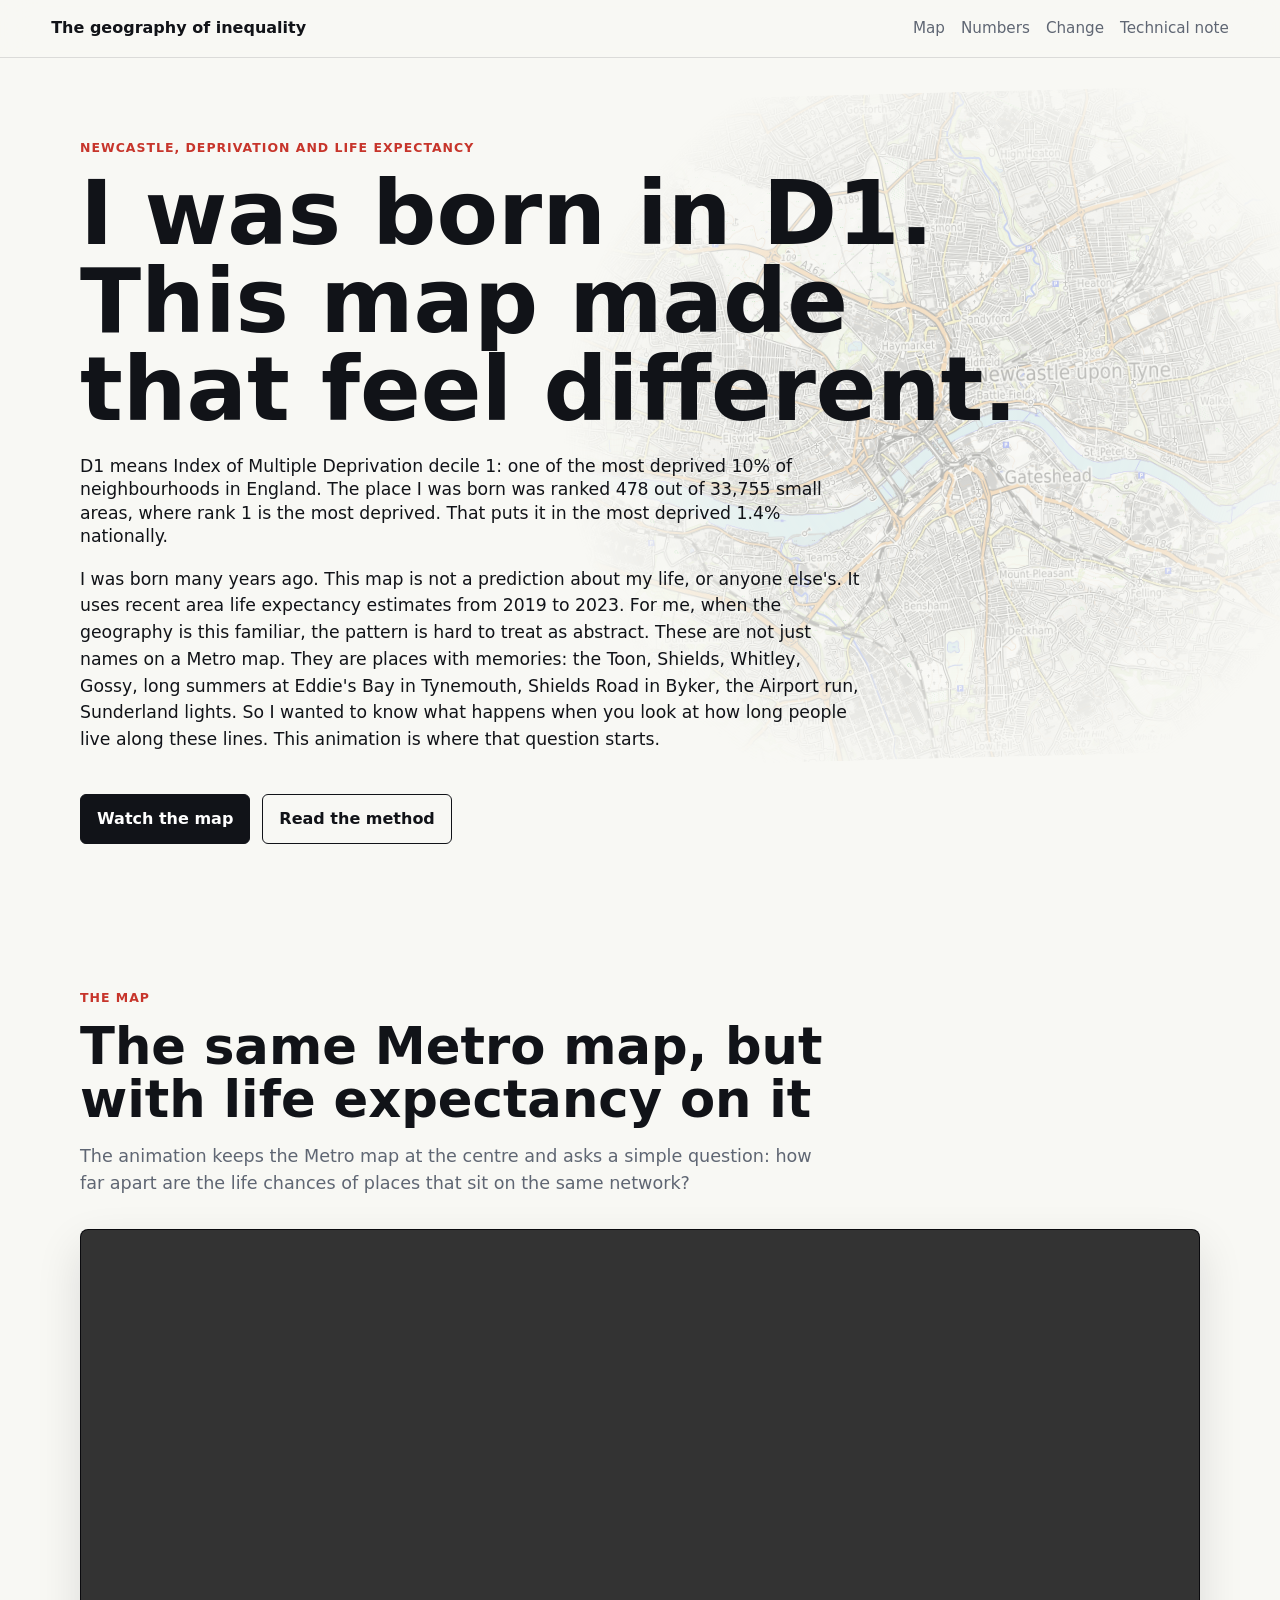
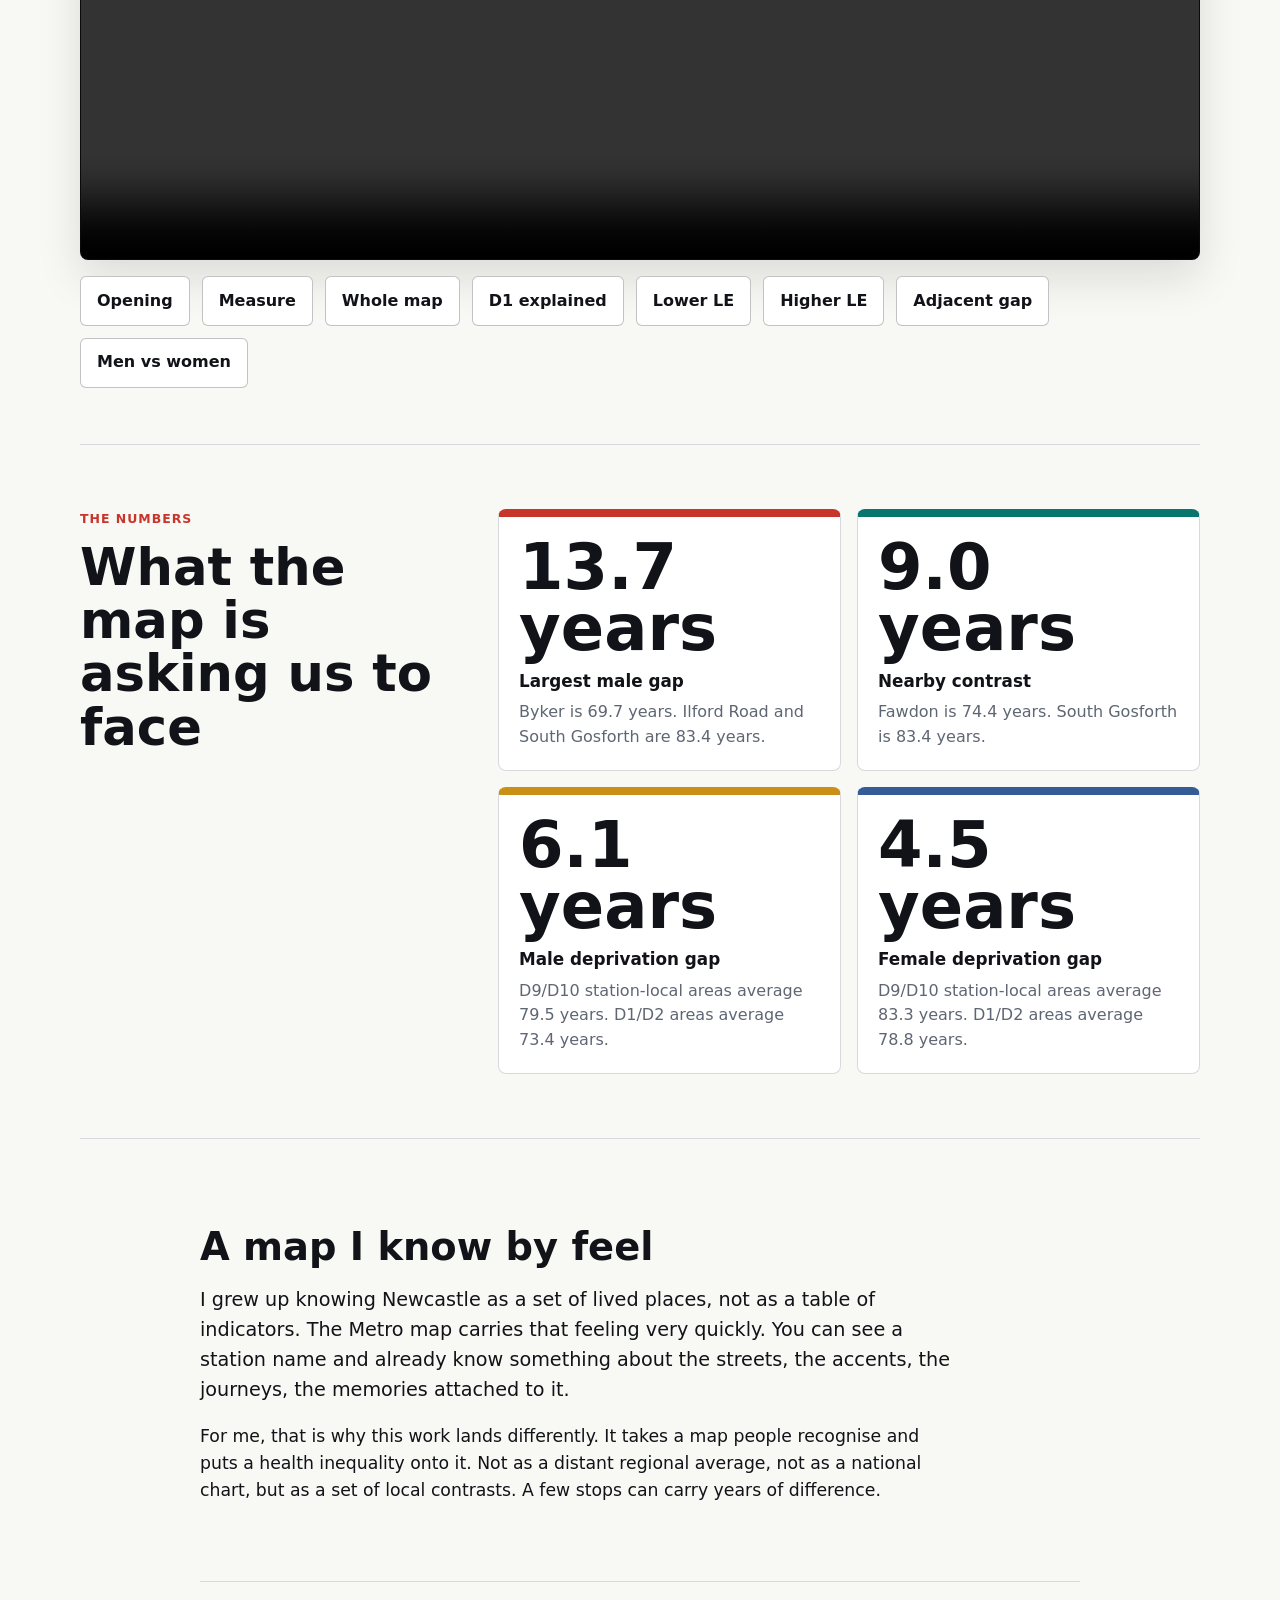
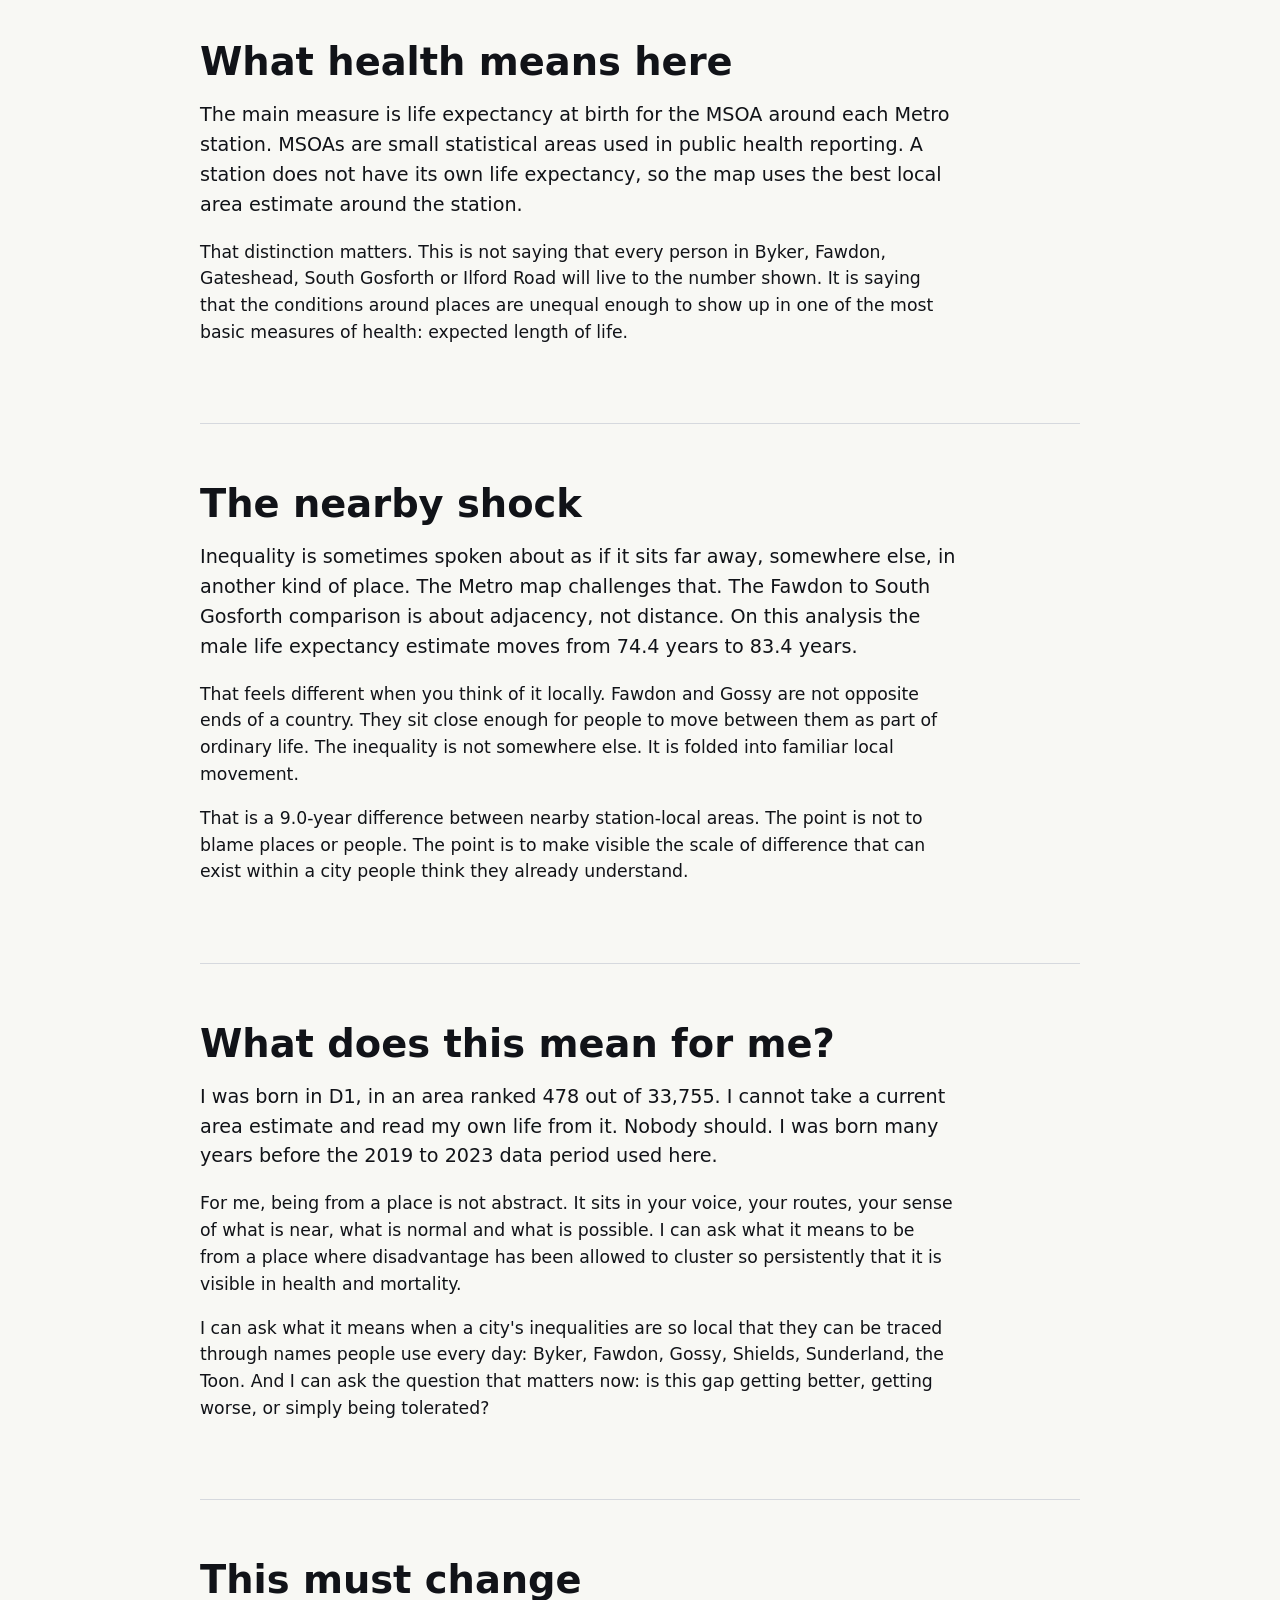
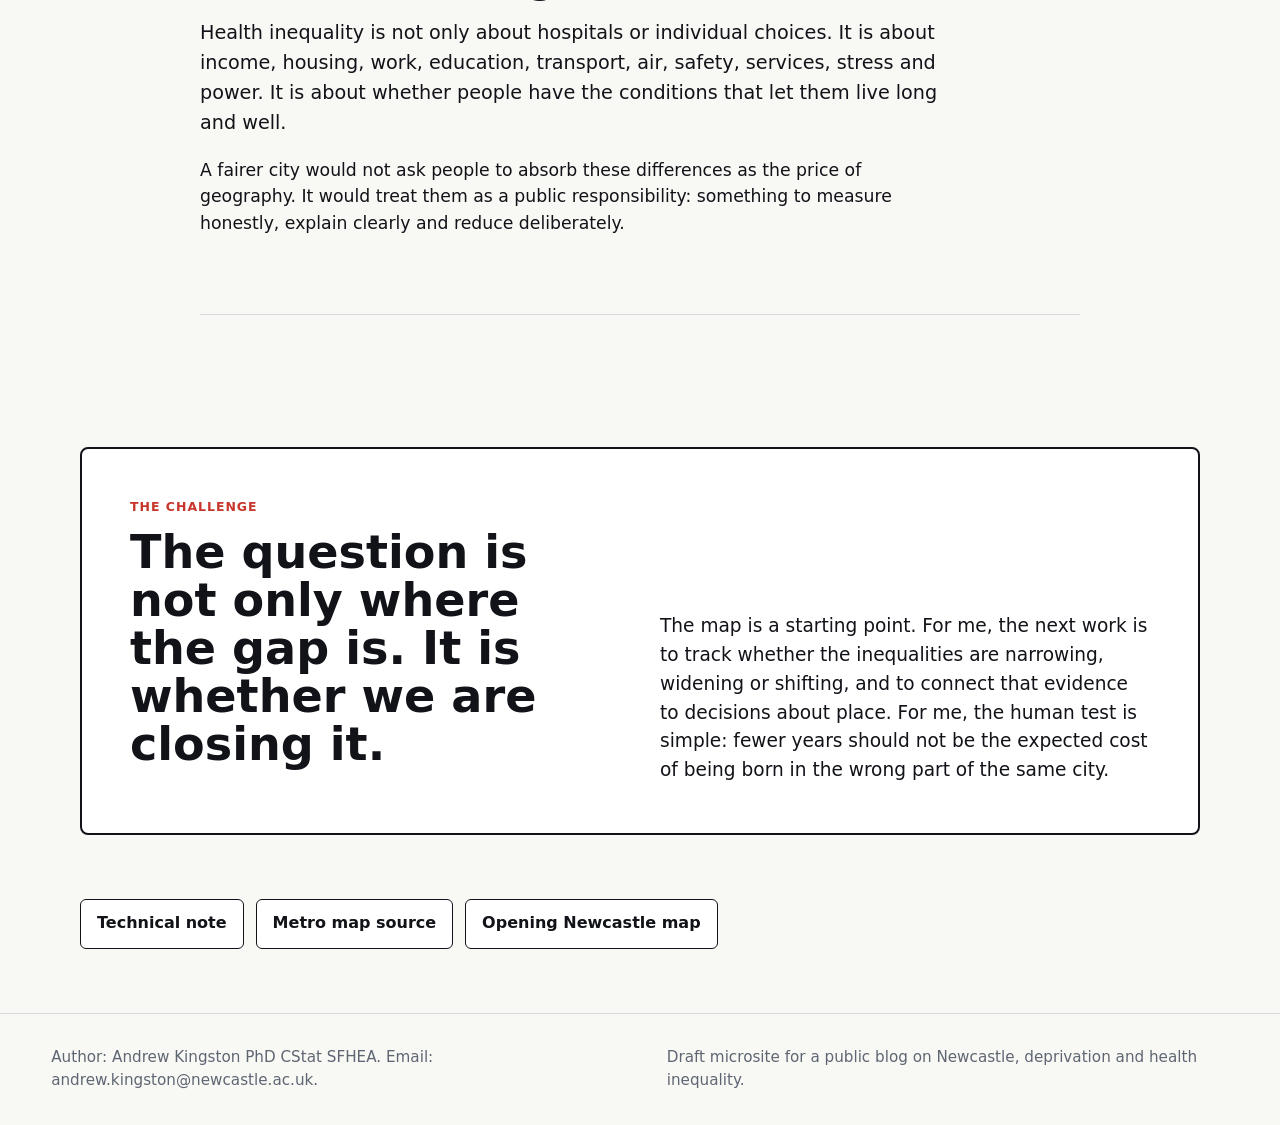
==== index.html @ 7cfea7e6 "Restore human test wording" ====
<!doctype html>
<html lang="en">
  <head>
    <meta charset="utf-8">
    <meta name="viewport" content="width=device-width, initial-scale=1">
    <title>I was born in D1 | Newcastle Metro life expectancy map</title>
    <meta
      name="description"
      content="A personal Newcastle Metro map story about deprivation, life expectancy and why local health inequality must change."
    >
    <meta name="author" content="Andrew Kingston PhD CStat SFHEA">
    <meta name="robots" content="noarchive">
    <link rel="icon" href="favicon.svg" type="image/svg+xml">
    <link rel="stylesheet" href="styles.css">
  </head>
  <body>
    <a class="skip-link" href="#story">Skip to story</a>

    <header class="site-header">
      <a class="brand" href="/">The geography of inequality</a>
      <nav aria-label="Primary navigation">
        <a href="#map">Map</a>
        <a href="#numbers">Numbers</a>
        <a href="#change">Change</a>
        <a href="/technical-note/">Technical note</a>
      </nav>
    </header>

    <main>
      <section class="hero" id="story">
        <p class="kicker">Newcastle, deprivation and life expectancy</p>
        <h1>I was born in D1.  This map made that feel different.</h1>
        <p class="lede">
          D1 means Index of Multiple Deprivation decile 1: one of the most deprived
          10% of neighbourhoods in England.  The place I was born was ranked
          478 out of 33,755 small areas, where rank 1 is the most deprived.
          That puts it in the most deprived 1.4% nationally.
        </p>
        <p>
          I was born many years ago.  This map is not a prediction about my life,
          or anyone else's.  It uses recent area life expectancy estimates from
          2019 to 2023.  For me, when the geography is this familiar, the pattern
          is hard to treat as abstract.  These are not just names on a Metro map.
          They are places with memories: the Toon, Shields, Whitley, Gossy, long
          summers at Eddie's Bay in Tynemouth, Shields Road in Byker, the Airport
          run, Sunderland lights.  So I wanted to know what happens when you look
          at how long people live along these lines.  This animation is where that
          question starts.
        </p>
        <div class="hero-actions" aria-label="Page actions">
          <a class="button primary" href="#map">Watch the map</a>
          <a class="button" href="/technical-note/">Read the method</a>
        </div>
      </section>

      <section class="map-stage" id="map" aria-labelledby="map-heading">
        <div class="section-label">The map</div>
        <h2 id="map-heading">The same Metro map, but with life expectancy on it</h2>
        <p class="section-intro">
          The animation keeps the Metro map at the centre and asks a simple
          question: how far apart are the life chances of places that sit on the
          same network?
        </p>

        <div class="video-frame">
          <video
            id="metroVideo"
            controls
            controlslist="nodownload noremoteplayback"
            disablepictureinpicture
            disableremoteplayback
            oncontextmenu="return false"
            preload="metadata"
            playsinline
            src="assets/metro_life_expectancy_male_female_comparison_animation.mp4"
          >
            Your browser does not support embedded video.
          </video>
        </div>

        <div class="chapter-bar" aria-label="Animation chapters">
          <button type="button" data-time="0">Opening</button>
          <button type="button" data-time="12">Measure</button>
          <button type="button" data-time="24">Whole map</button>
          <button type="button" data-time="36">D1 explained</button>
          <button type="button" data-time="48">Lower LE</button>
          <button type="button" data-time="59">Higher LE</button>
          <button type="button" data-time="69">Adjacent gap</button>
          <button type="button" data-time="77">Men vs women</button>
        </div>
      </section>

      <section class="stat-band" id="numbers" aria-labelledby="numbers-heading">
        <div>
          <p class="section-label">The numbers</p>
          <h2 id="numbers-heading">What the map is asking us to face</h2>
        </div>
        <div class="stat-grid">
          <article class="stat-card accent-red">
            <p class="stat-value">13.7 years</p>
            <h3>Largest male gap</h3>
            <p>Byker is 69.7 years.  Ilford Road and South Gosforth are 83.4 years.</p>
          </article>
          <article class="stat-card accent-teal">
            <p class="stat-value">9.0 years</p>
            <h3>Nearby contrast</h3>
            <p>Fawdon is 74.4 years.  South Gosforth is 83.4 years.</p>
          </article>
          <article class="stat-card accent-gold">
            <p class="stat-value">6.1 years</p>
            <h3>Male deprivation gap</h3>
            <p>D9/D10 station-local areas average 79.5 years.  D1/D2 areas average 73.4 years.</p>
          </article>
          <article class="stat-card accent-blue">
            <p class="stat-value">4.5 years</p>
            <h3>Female deprivation gap</h3>
            <p>D9/D10 station-local areas average 83.3 years.  D1/D2 areas average 78.8 years.</p>
          </article>
        </div>
      </section>

      <article class="essay">
        <section>
          <h2>A map I know by feel</h2>
          <p>
            I grew up knowing Newcastle as a set of lived places, not as a table
            of indicators.  The Metro map carries that feeling very quickly.  You
            can see a station name and already know something about the streets,
            the accents, the journeys, the memories attached to it.
          </p>
          <p>
            For me, that is why this work lands differently.  It takes a map people
            recognise and puts a health inequality onto it.  Not as a distant
            regional average, not as a national chart, but as a set of local
            contrasts.  A few stops can carry years of difference.
          </p>
        </section>

        <section>
          <h2>What health means here</h2>
          <p>
            The main measure is life expectancy at birth for the MSOA around each
            Metro station.  MSOAs are small statistical areas used in public health
            reporting.  A station does not have its own life expectancy, so the
            map uses the best local area estimate around the station.
          </p>
          <p>
            That distinction matters.  This is not saying that every person in
            Byker, Fawdon, Gateshead, South Gosforth or Ilford Road will live to
            the number shown.  It is saying that the conditions around places are
            unequal enough to show up in one of the most basic measures of health:
            expected length of life.
          </p>
        </section>

        <section>
          <h2>The nearby shock</h2>
          <p>
            Inequality is sometimes spoken about as if it sits far away, somewhere
            else, in another kind of place.  The Metro map challenges that.  The
            Fawdon to South Gosforth comparison is about adjacency, not distance.
            On this analysis the male life expectancy estimate moves from 74.4
            years to 83.4 years.
          </p>
          <p>
            That feels different when you think of it locally.  Fawdon and Gossy
            are not opposite ends of a country.  They sit close enough for people
            to move between them as part of ordinary life.  The inequality is not
            somewhere else.  It is folded into familiar local movement.
          </p>
          <p>
            That is a 9.0-year difference between nearby station-local areas.  The
            point is not to blame places or people.  The point is to make visible
            the scale of difference that can exist within a city people think
            they already understand.
          </p>
        </section>

        <section>
          <h2>What does this mean for me?</h2>
          <p>
            I was born in D1, in an area ranked 478 out of 33,755.  I cannot take
            a current area estimate and read my own life from it.  Nobody should.
            I was born many years before the 2019 to 2023 data period used here.
          </p>
          <p>
            For me, being from a place is not abstract.  It sits in your voice, your
            routes, your sense of what is near, what is normal and what is
            possible.  I can ask what it means to be from a place where
            disadvantage has been allowed to cluster so persistently that it is
            visible in health and mortality.
          </p>
          <p>
            I can ask what it means when a city's inequalities are so local that
            they can be traced through names people use every day: Byker, Fawdon,
            Gossy, Shields, Sunderland, the Toon.  And I can ask the question
            that matters now: is this gap getting better, getting worse, or
            simply being tolerated?
          </p>
        </section>

        <section>
          <h2>This must change</h2>
          <p>
            Health inequality is not only about hospitals or individual choices.
            It is about income, housing, work, education, transport, air, safety,
            services, stress and power.  It is about whether people have the
            conditions that let them live long and well.
          </p>
          <p>
            A fairer city would not ask people to absorb these differences as the
            price of geography.  It would treat them as a public responsibility:
            something to measure honestly, explain clearly and reduce deliberately.
          </p>
        </section>
      </article>

      <section class="closing-call" id="change">
        <div>
          <p class="section-label">The challenge</p>
          <h2>The question is not only where the gap is.  It is whether we are closing it.</h2>
        </div>
        <p>
          The map is a starting point.  For me, the next work is to track whether
          the inequalities are narrowing, widening or shifting, and to connect
          that evidence to decisions about place.  For me, the human test is
          simple: fewer years should not be the expected cost of being born in
          the wrong part of the same city.
        </p>
      </section>

      <section class="source-strip" aria-label="Source links">
        <a href="/technical-note/">Technical note</a>
        <a href="https://travelnortheast.uk/ways-to-travel/metro/metro-maps/">Metro map source</a>
        <a href="https://commons.wikimedia.org/wiki/File:Newcastle_upon_Tyne_OSM_02.png">Opening Newcastle map</a>
      </section>
    </main>

    <footer class="site-footer">
      <p>Author: Andrew Kingston PhD CStat SFHEA.  Email: andrew.kingston@newcastle.ac.uk.</p>
      <p>Draft microsite for a public blog on Newcastle, deprivation and health inequality.</p>
    </footer>

    <script>
      const video = document.querySelector("#metroVideo");
      const buttons = document.querySelectorAll("[data-time]");

      video.addEventListener("contextmenu", (event) => {
        event.preventDefault();
      });

      document.addEventListener("copy", (event) => {
        event.preventDefault();
      });

      document.addEventListener("cut", (event) => {
        event.preventDefault();
      });

      document.addEventListener("dragstart", (event) => {
        event.preventDefault();
      });

      document.addEventListener("contextmenu", (event) => {
        event.preventDefault();
      });

      buttons.forEach((button) => {
        button.addEventListener("click", () => {
          const seconds = Number(button.dataset.time);
          if (!Number.isFinite(seconds)) return;
          video.currentTime = seconds;
          video.play();
        });
      });
    </script>
  </body>
</html>
---- styles.css ----
:root {
  color-scheme: light;
  --ink: #111318;
  --muted: #5f6673;
  --paper: #f8f8f4;
  --white: #ffffff;
  --line: #d6d9de;
  --red: #c7352b;
  --teal: #08756f;
  --gold: #c98f17;
  --blue: #355c96;
  --green: #4d7f4c;
  --shadow: 0 18px 45px rgba(17, 19, 24, 0.12);
}

* {
  box-sizing: border-box;
}

html {
  scroll-behavior: smooth;
}

body {
  margin: 0;
  color: var(--ink);
  background: var(--paper);
  font-family: Inter, ui-sans-serif, system-ui, -apple-system, BlinkMacSystemFont, "Segoe UI", sans-serif;
  line-height: 1.55;
  -webkit-user-select: none;
  user-select: none;
}

a {
  color: inherit;
  -webkit-user-drag: none;
  user-drag: none;
}

img,
video {
  -webkit-user-drag: none;
  user-drag: none;
}

.skip-link {
  position: absolute;
  left: 1rem;
  top: -4rem;
  z-index: 10;
  padding: 0.7rem 1rem;
  background: var(--ink);
  color: var(--white);
  border-radius: 6px;
}

.skip-link:focus {
  top: 1rem;
}

.site-header {
  position: sticky;
  top: 0;
  z-index: 4;
  display: flex;
  align-items: center;
  justify-content: space-between;
  gap: 1.5rem;
  padding: 1rem clamp(1rem, 4vw, 4rem);
  border-bottom: 1px solid rgba(17, 19, 24, 0.12);
  background: rgba(248, 248, 244, 0.92);
  backdrop-filter: blur(16px);
}

.brand {
  font-weight: 800;
  text-decoration: none;
  letter-spacing: 0;
}

nav {
  display: flex;
  align-items: center;
  gap: 1rem;
  color: var(--muted);
  font-size: 0.95rem;
}

nav a {
  text-decoration: none;
}

nav a:hover,
nav a:focus {
  color: var(--ink);
}

main {
  overflow: hidden;
}

.hero,
.map-stage,
.stat-band,
.closing-call,
.source-strip {
  width: min(1120px, calc(100% - 2rem));
  margin-inline: auto;
}

.hero {
  position: relative;
  isolation: isolate;
  min-height: calc(100vh - 68px);
  display: grid;
  align-content: center;
  padding: 5rem 0 4rem;
}

.hero::before {
  content: "";
  position: absolute;
  z-index: 0;
  top: 2.2rem;
  right: -8vw;
  width: min(760px, 62vw);
  height: min(760px, 74vh);
  pointer-events: none;
  background:
    linear-gradient(rgba(248, 248, 244, 0.18), rgba(248, 248, 244, 0.18)),
    url("assets/newcastle-osm-hero-map.png") center / cover no-repeat;
  border-radius: 8px;
  filter: saturate(0.9) contrast(0.98);
  opacity: 0.34;
  transform: rotate(-1.5deg);
  mask-image: radial-gradient(circle at 54% 50%, #000 0%, rgba(0, 0, 0, 0.78) 42%, transparent 74%);
}

.hero > * {
  position: relative;
  z-index: 1;
}

.kicker,
.section-label {
  margin: 0 0 0.8rem;
  color: var(--red);
  font-weight: 800;
  text-transform: uppercase;
  font-size: 0.78rem;
  letter-spacing: 0.08em;
}

h1,
h2,
h3,
p {
  margin-top: 0;
}

h1 {
  max-width: 960px;
  margin-bottom: 1.35rem;
  font-size: clamp(3rem, 7vw, 6.7rem);
  line-height: 0.98;
  letter-spacing: 0;
}

h2 {
  max-width: 860px;
  margin-bottom: 1rem;
  font-size: clamp(2rem, 4vw, 4rem);
  line-height: 1.04;
  letter-spacing: 0;
}

h3 {
  margin-bottom: 0.4rem;
  font-size: 1.05rem;
}

.lede {
  max-width: 860px;
  color: var(--ink);
  font-size: clamp(1.25rem, 2.2vw, 1.8rem);
  line-height: 1.35;
}

.hero > p:not(.kicker) {
  max-width: 780px;
  font-size: 1.08rem;
}

.hero-actions,
.chapter-bar,
.source-strip {
  display: flex;
  flex-wrap: wrap;
  gap: 0.75rem;
}

.hero-actions {
  margin-top: 1.5rem;
}

.button,
.chapter-bar button,
.source-strip a {
  display: inline-flex;
  align-items: center;
  justify-content: center;
  min-height: 44px;
  padding: 0.72rem 1rem;
  border: 1px solid var(--ink);
  border-radius: 6px;
  background: transparent;
  color: var(--ink);
  font: inherit;
  font-weight: 750;
  text-decoration: none;
  cursor: pointer;
}

.button.primary {
  background: var(--ink);
  color: var(--white);
}

.button:hover,
.button:focus,
.chapter-bar button:hover,
.chapter-bar button:focus,
.source-strip a:hover,
.source-strip a:focus {
  transform: translateY(-1px);
  box-shadow: 0 8px 18px rgba(17, 19, 24, 0.14);
}

.map-stage {
  padding: 5rem 0 3.5rem;
}

.section-intro {
  max-width: 740px;
  color: var(--muted);
  font-size: 1.1rem;
}

.video-frame {
  margin-top: 2rem;
  background: #08090c;
  border: 1px solid rgba(17, 19, 24, 0.18);
  border-radius: 8px;
  box-shadow: var(--shadow);
  overflow: hidden;
}

video {
  display: block;
  width: 100%;
  aspect-ratio: 16 / 9;
  background: #08090c;
}

.chapter-bar {
  margin-top: 1rem;
}

.chapter-bar button {
  border-color: rgba(17, 19, 24, 0.25);
  background: var(--white);
}

.stat-band {
  display: grid;
  grid-template-columns: minmax(220px, 0.55fr) minmax(0, 1fr);
  gap: 2rem;
  padding: 4rem 0;
  border-top: 1px solid var(--line);
  border-bottom: 1px solid var(--line);
}

.stat-grid {
  display: grid;
  grid-template-columns: repeat(2, minmax(0, 1fr));
  gap: 1rem;
}

.stat-card {
  min-height: 210px;
  padding: 1.25rem;
  border: 1px solid var(--line);
  border-top: 8px solid var(--ink);
  border-radius: 8px;
  background: var(--white);
}

.stat-card p:last-child {
  margin-bottom: 0;
  color: var(--muted);
}

.stat-value {
  margin-bottom: 0.6rem;
  font-size: clamp(2.4rem, 5vw, 4.2rem);
  font-weight: 900;
  line-height: 0.95;
}

.accent-red {
  border-top-color: var(--red);
}

.accent-teal {
  border-top-color: var(--teal);
}

.accent-gold {
  border-top-color: var(--gold);
}

.accent-blue {
  border-top-color: var(--blue);
}

.essay {
  width: min(880px, calc(100% - 2rem));
  margin-inline: auto;
  padding: 5.5rem 0 2.5rem;
}

.essay section {
  padding: 0 0 3.75rem;
  margin-bottom: 3.75rem;
  border-bottom: 1px solid var(--line);
}

.essay h2 {
  max-width: 760px;
  margin-bottom: 1.15rem;
  font-size: clamp(1.9rem, 3vw, 3rem);
}

.essay p {
  max-width: 760px;
  font-size: 1.08rem;
}

.essay section p:first-of-type {
  font-size: 1.2rem;
  color: var(--ink);
}

.closing-call {
  display: grid;
  grid-template-columns: 1fr 1fr;
  gap: 2.5rem;
  margin-top: 2rem;
  margin-bottom: 4rem;
  padding: 3rem;
  border: 2px solid var(--ink);
  border-radius: 8px;
  background: var(--white);
}

.closing-call h2 {
  font-size: clamp(2rem, 3.6vw, 3.9rem);
}

.closing-call p:last-child {
  align-self: end;
  margin-bottom: 0;
  font-size: 1.16rem;
}

.source-strip {
  padding: 0 0 4rem;
}

.source-strip a {
  background: var(--white);
}

.site-footer {
  display: flex;
  justify-content: space-between;
  gap: 1rem;
  padding: 2rem clamp(1rem, 4vw, 4rem);
  color: var(--muted);
  border-top: 1px solid var(--line);
  font-size: 0.95rem;
}

.site-footer p {
  margin: 0;
}

.note-page {
  width: min(900px, calc(100% - 2rem));
  margin: 0 auto;
  padding: 5rem 0;
}

.note-page h1 {
  font-size: clamp(2.8rem, 6vw, 5.8rem);
}

.note-page h2 {
  margin-top: 3rem;
  font-size: clamp(1.7rem, 3vw, 2.6rem);
}

.note-page p,
.note-page li {
  font-size: 1.05rem;
}

.note-page li + li {
  margin-top: 0.45rem;
}

.note-table {
  width: 100%;
  border-collapse: collapse;
  margin: 1.5rem 0 2rem;
  background: var(--white);
  border: 1px solid var(--line);
}

.note-table th,
.note-table td {
  padding: 0.9rem;
  text-align: left;
  border-bottom: 1px solid var(--line);
  vertical-align: top;
}

.note-table th {
  width: 34%;
}

code {
  padding: 0.12rem 0.3rem;
  border-radius: 4px;
  background: rgba(17, 19, 24, 0.08);
}

@media (max-width: 850px) {
  .site-header {
    position: static;
    align-items: flex-start;
    flex-direction: column;
  }

  nav {
    width: 100%;
    overflow-x: auto;
    padding-bottom: 0.2rem;
  }

  .hero {
    min-height: auto;
    padding-top: 3.5rem;
  }

  .hero::before {
    top: 5rem;
    right: -18rem;
    width: 720px;
    height: 620px;
    opacity: 0.2;
  }

  .stat-band,
  .closing-call {
    grid-template-columns: 1fr;
  }

  .stat-grid {
    grid-template-columns: 1fr;
  }

  .closing-call {
    padding: 1.4rem;
  }

  .site-footer {
    flex-direction: column;
  }
}

@media (max-width: 520px) {
  h1 {
    font-size: 2.7rem;
  }

  .button,
  .chapter-bar button,
  .source-strip a {
    width: 100%;
  }
}
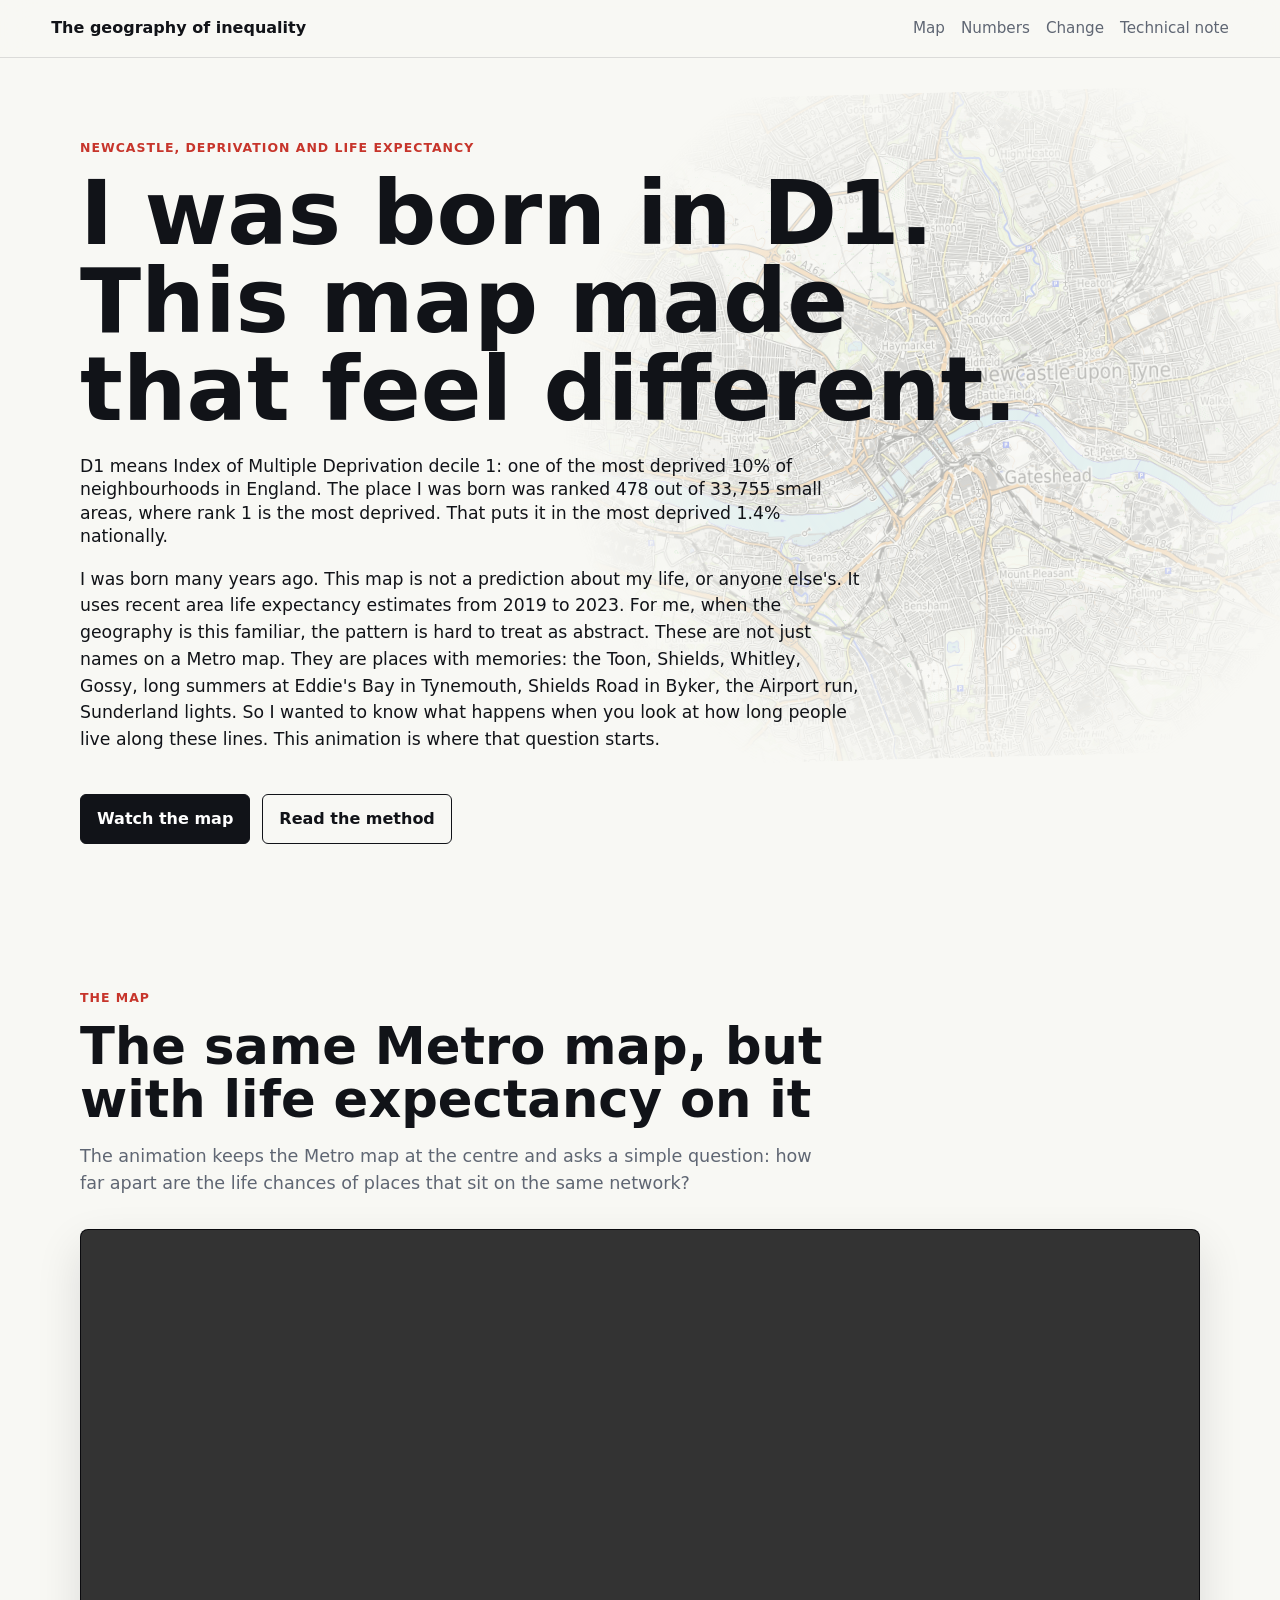
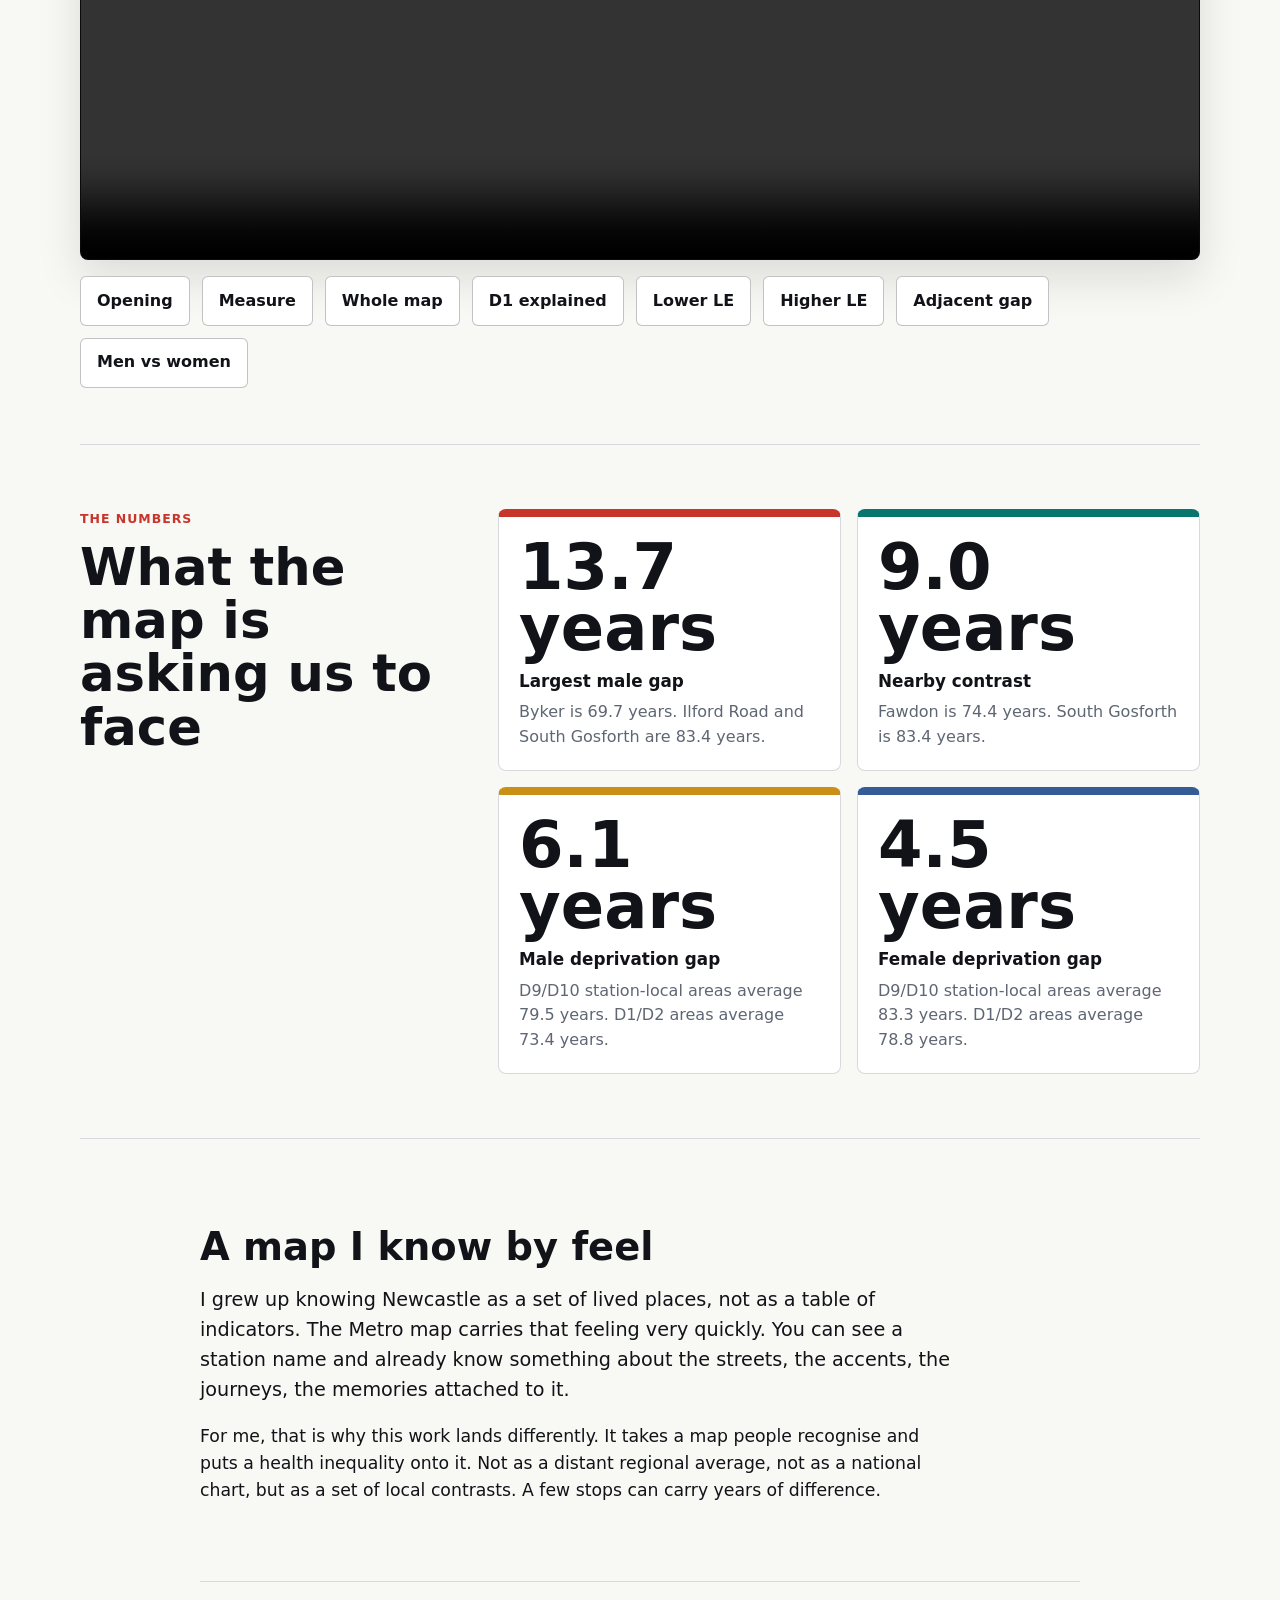
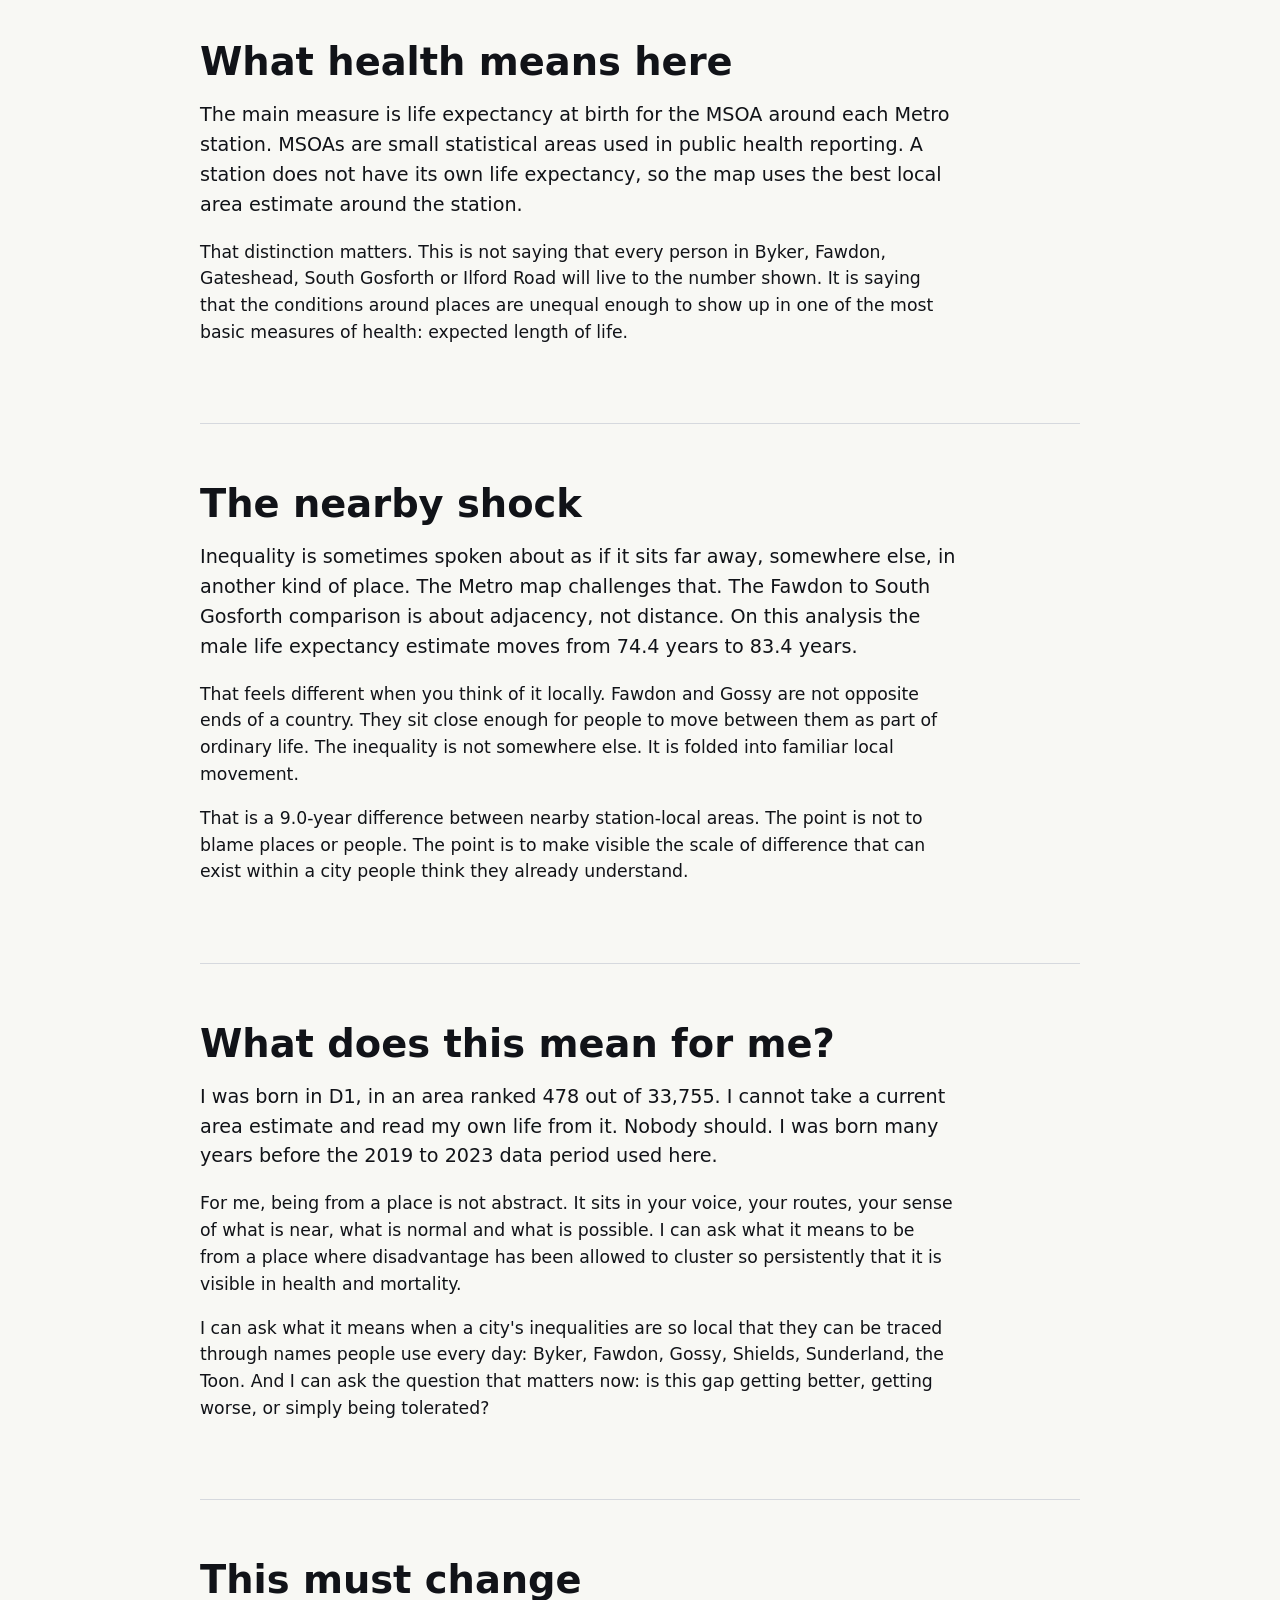
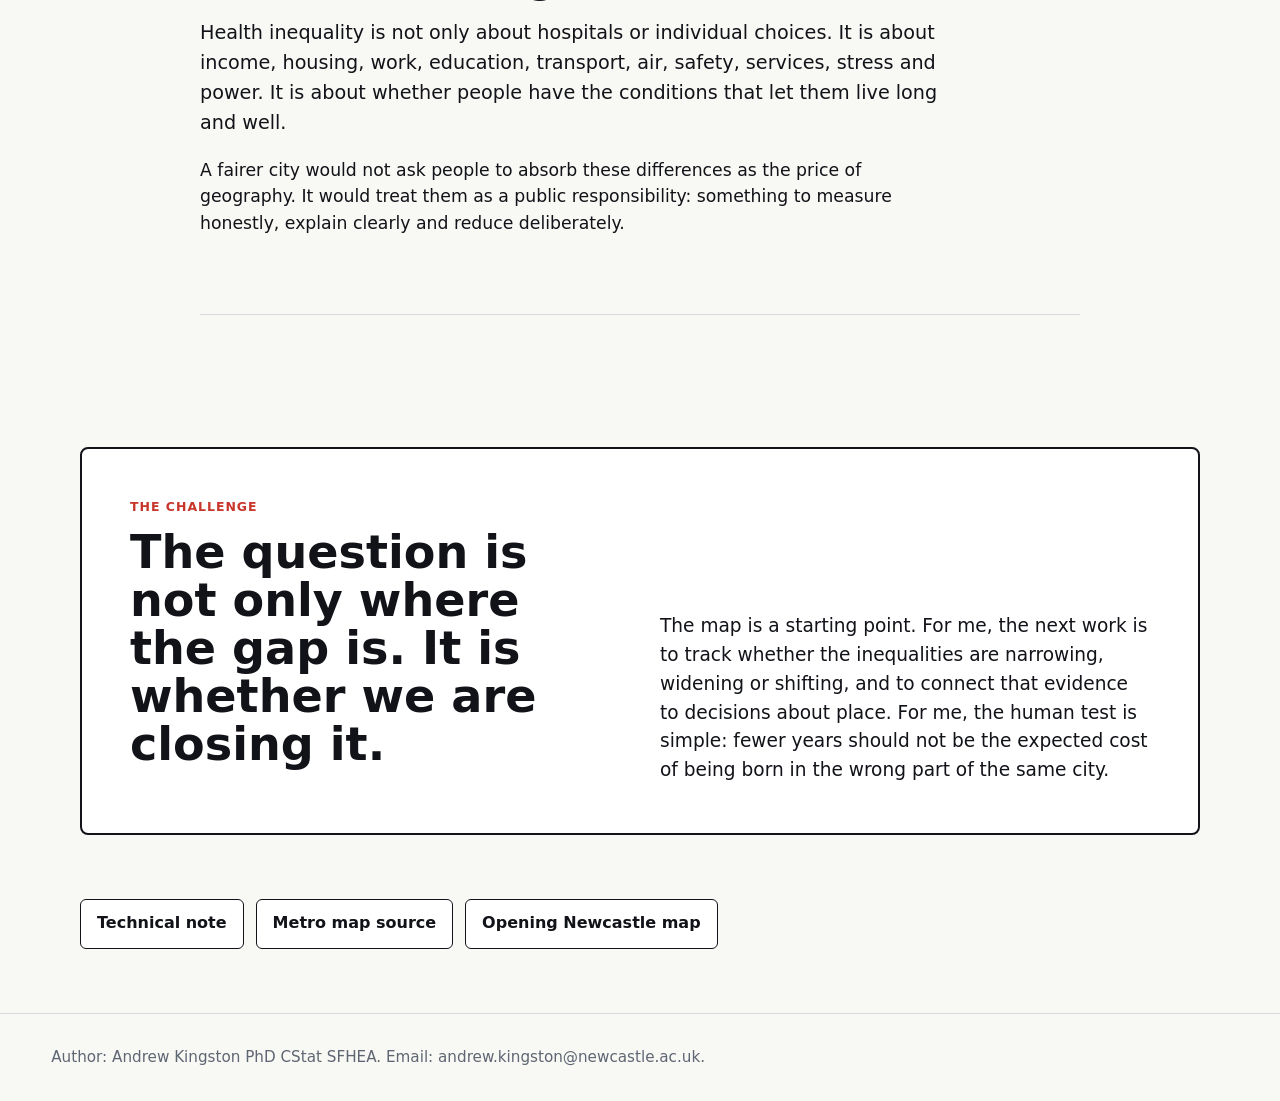
==== commit f200356d: "Remove draft footer wording" ====
--- a/index.html
+++ b/index.html
@@ -238,7 +238,6 @@
 
     <footer class="site-footer">
       <p>Author: Andrew Kingston PhD CStat SFHEA.  Email: andrew.kingston@newcastle.ac.uk.</p>
-      <p>Draft microsite for a public blog on Newcastle, deprivation and health inequality.</p>
     </footer>
 
     <script>
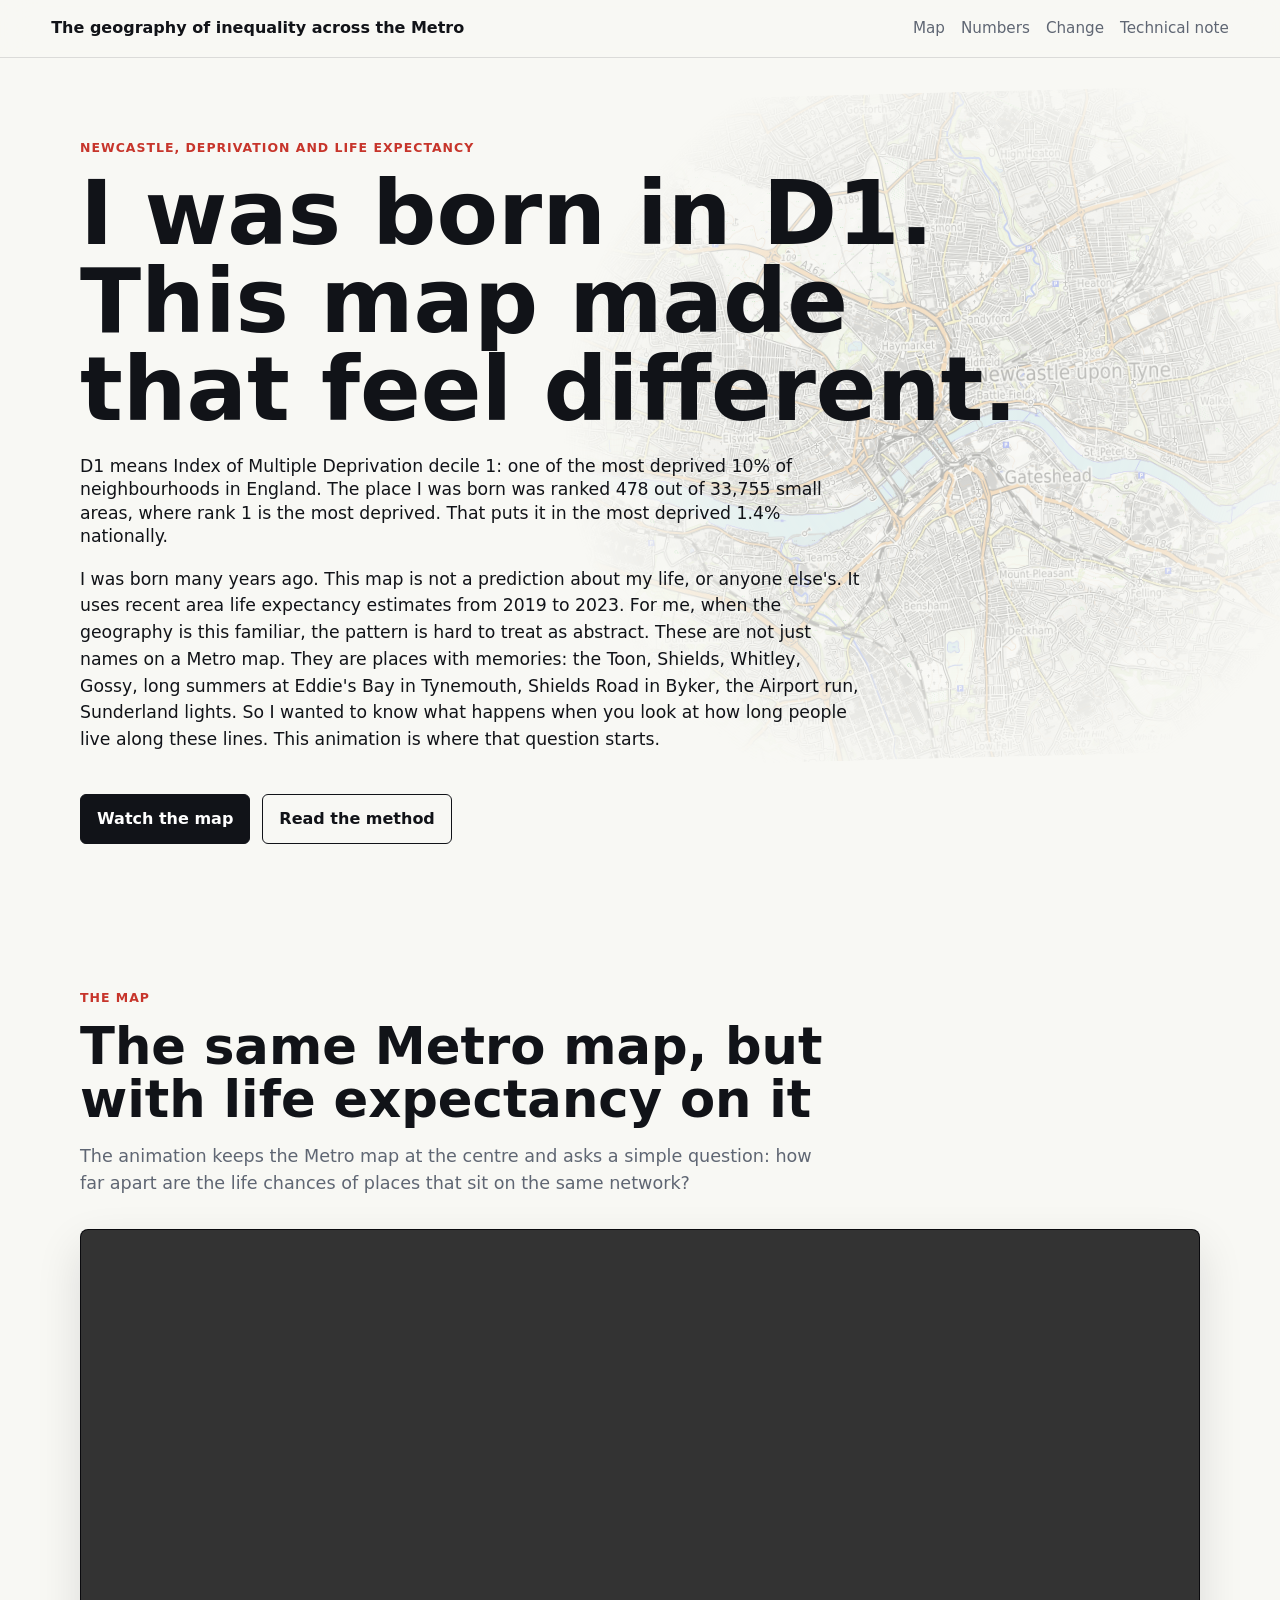
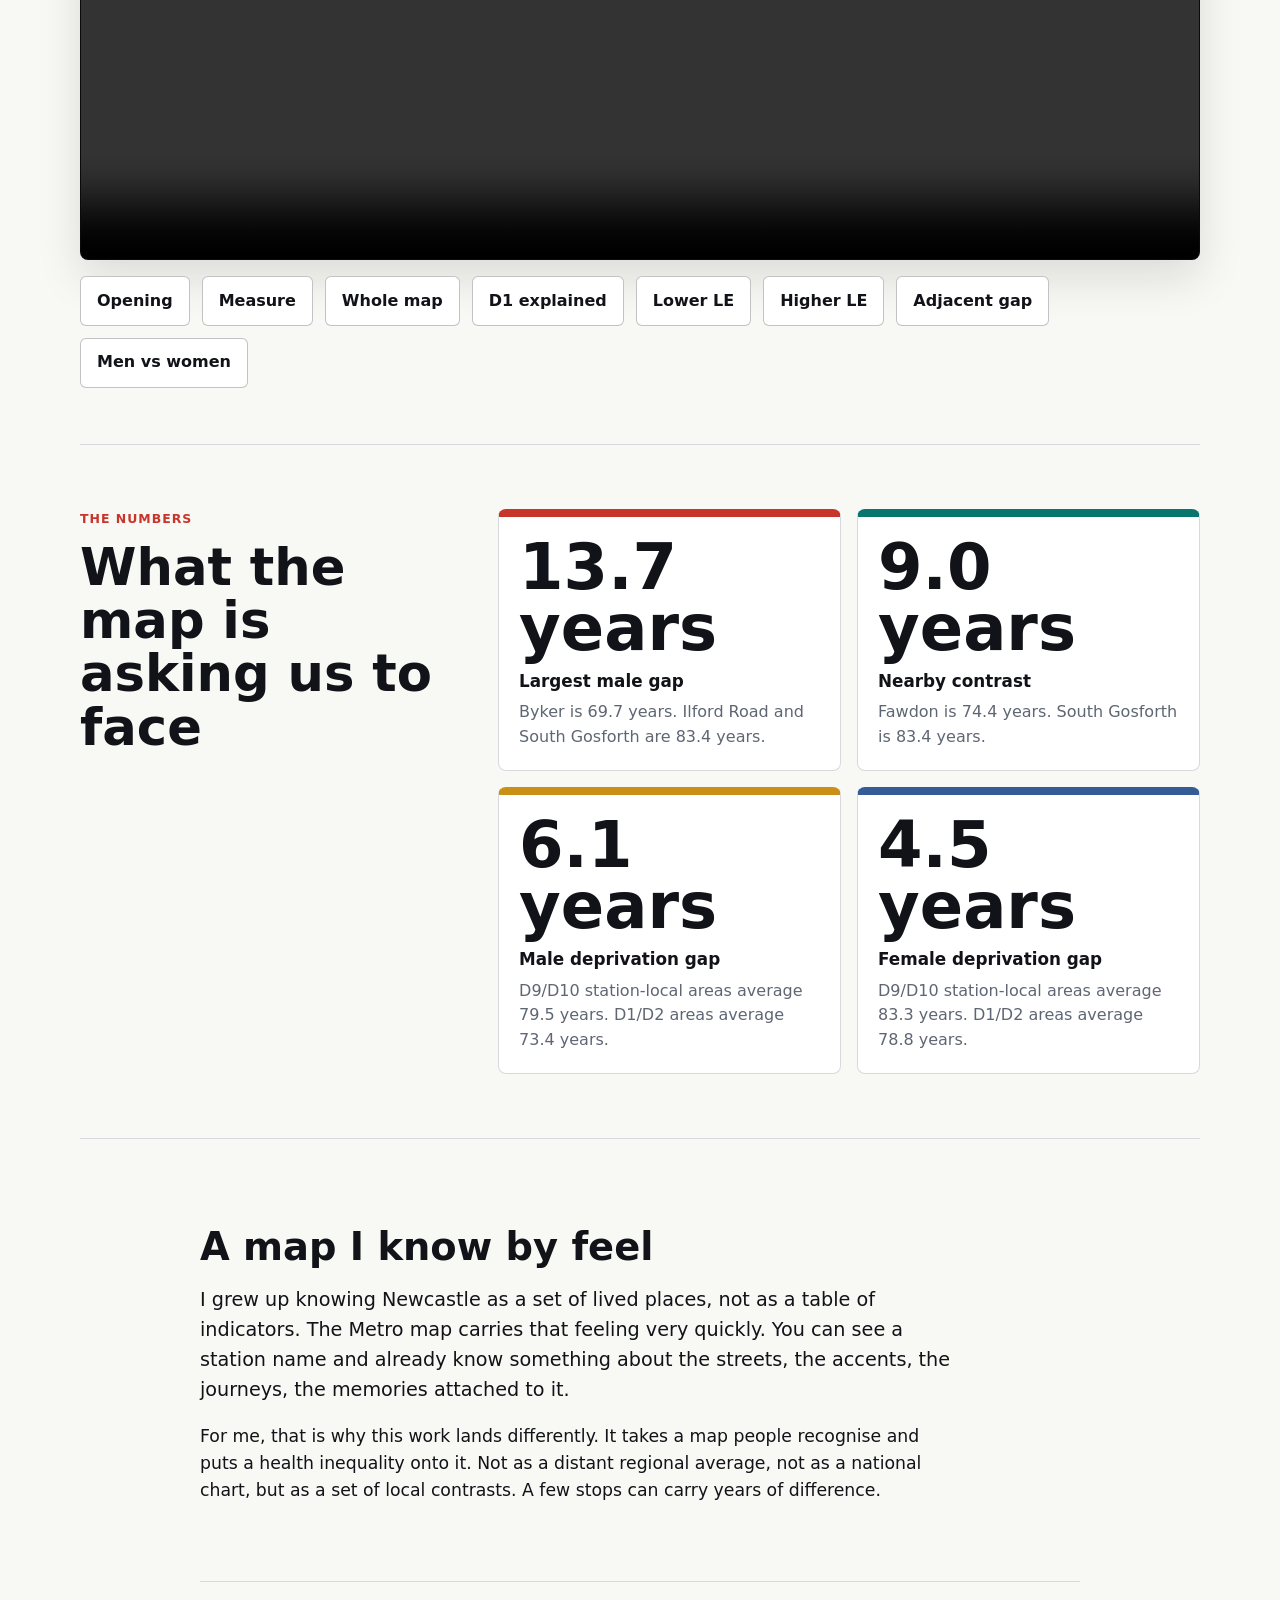
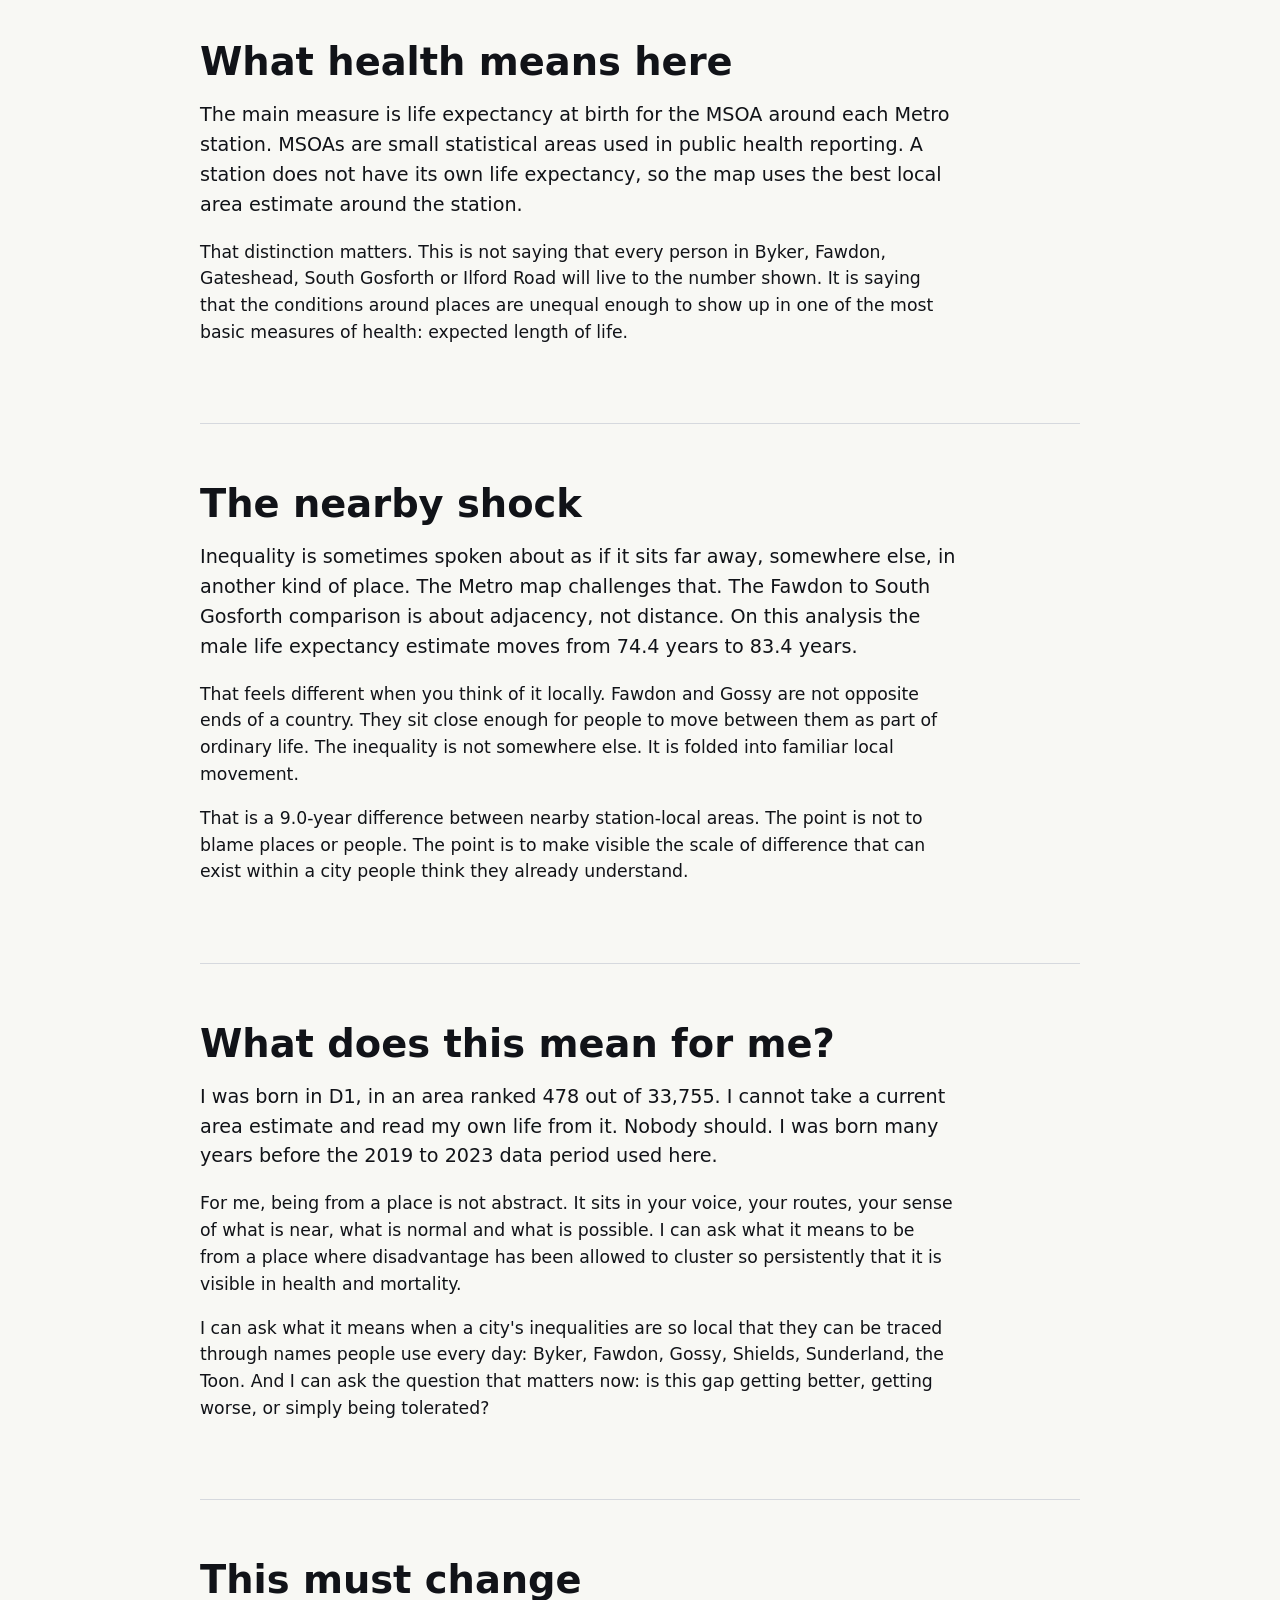
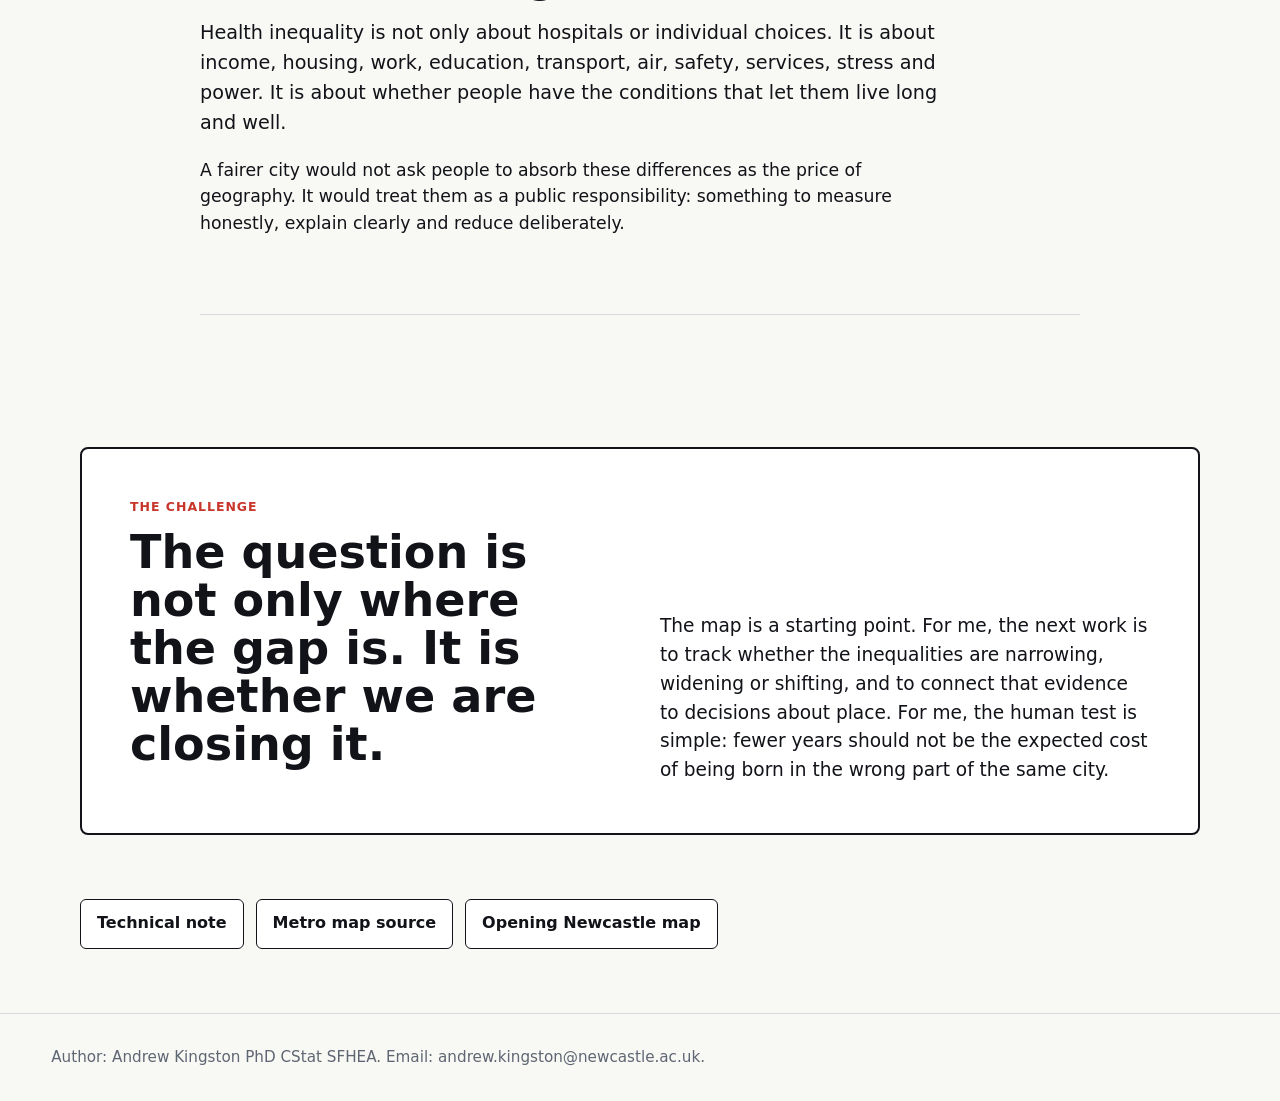
==== commit a72f726b: "Update Metro inequality header" ====
--- a/index.html
+++ b/index.html
@@ -17,7 +17,7 @@
     <a class="skip-link" href="#story">Skip to story</a>
 
     <header class="site-header">
-      <a class="brand" href="/">The geography of inequality</a>
+      <a class="brand" href="/">The geography of inequality across the Metro</a>
       <nav aria-label="Primary navigation">
         <a href="#map">Map</a>
         <a href="#numbers">Numbers</a>
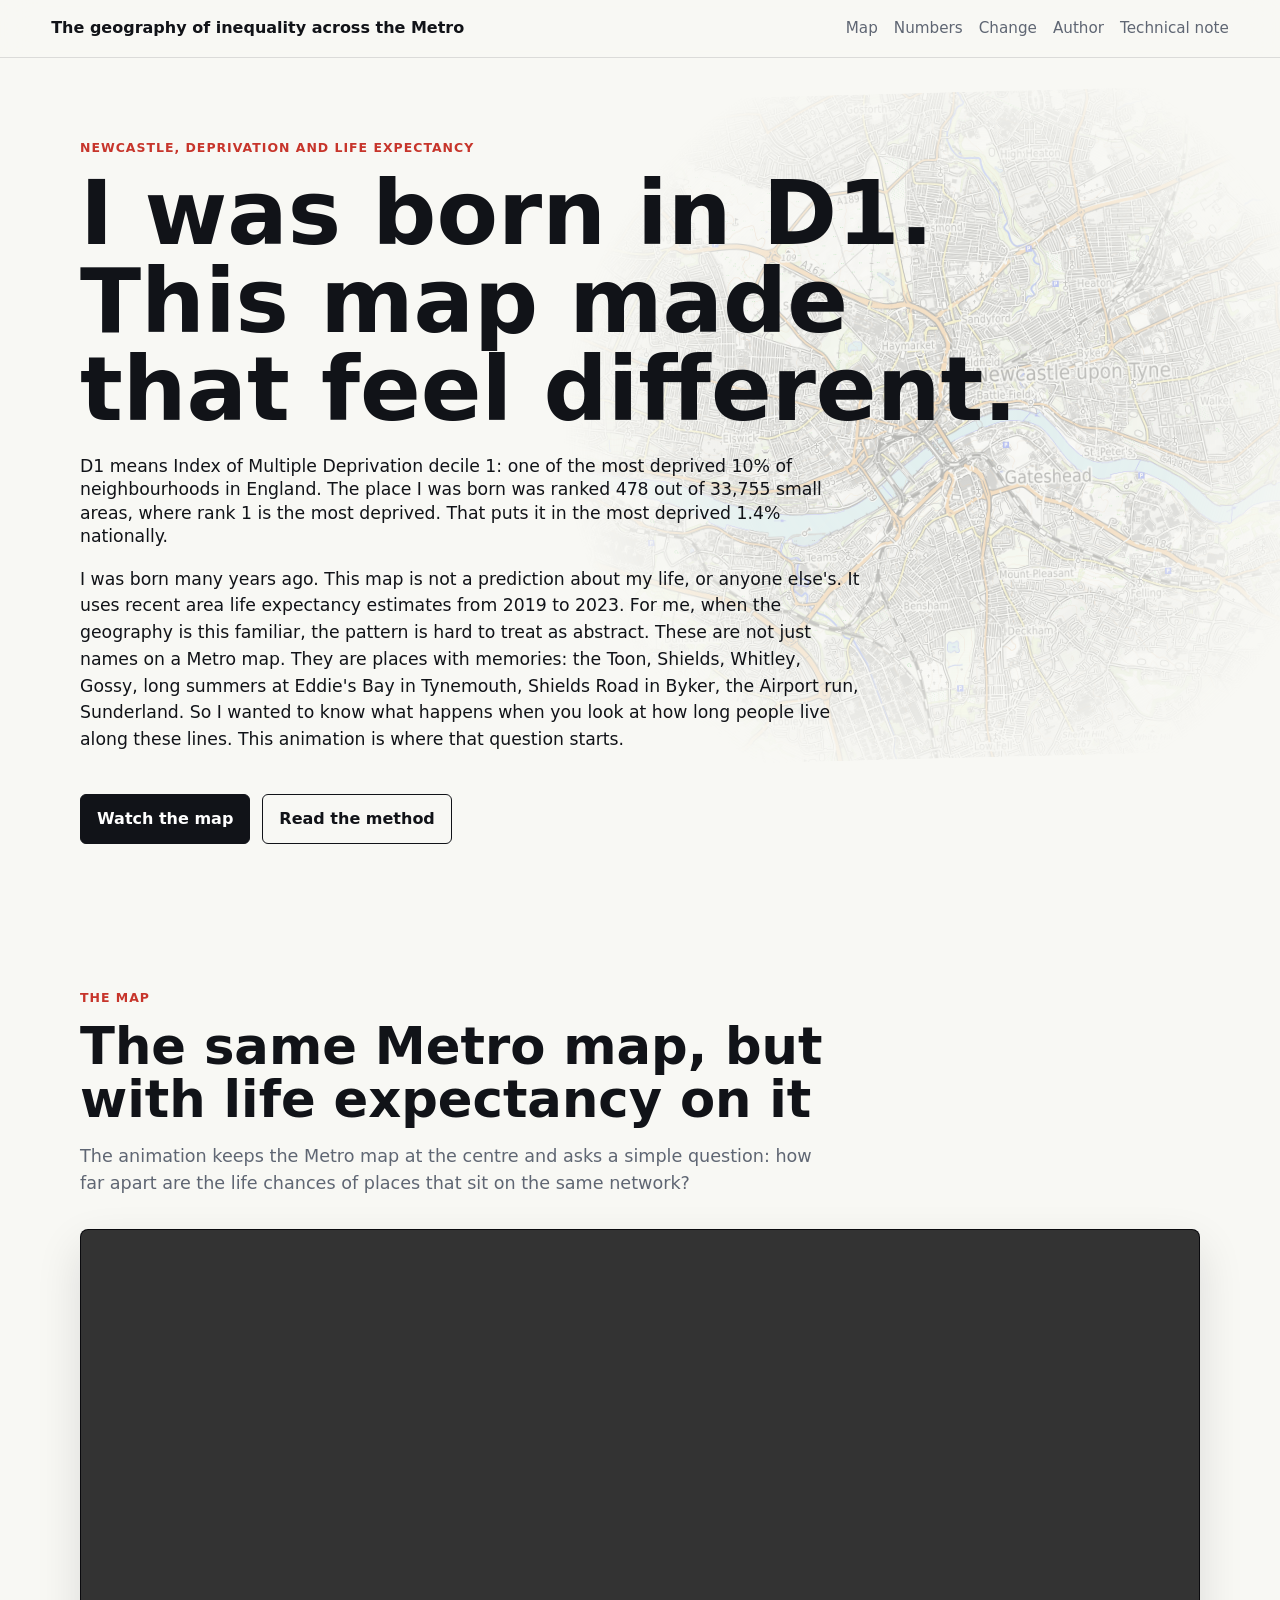
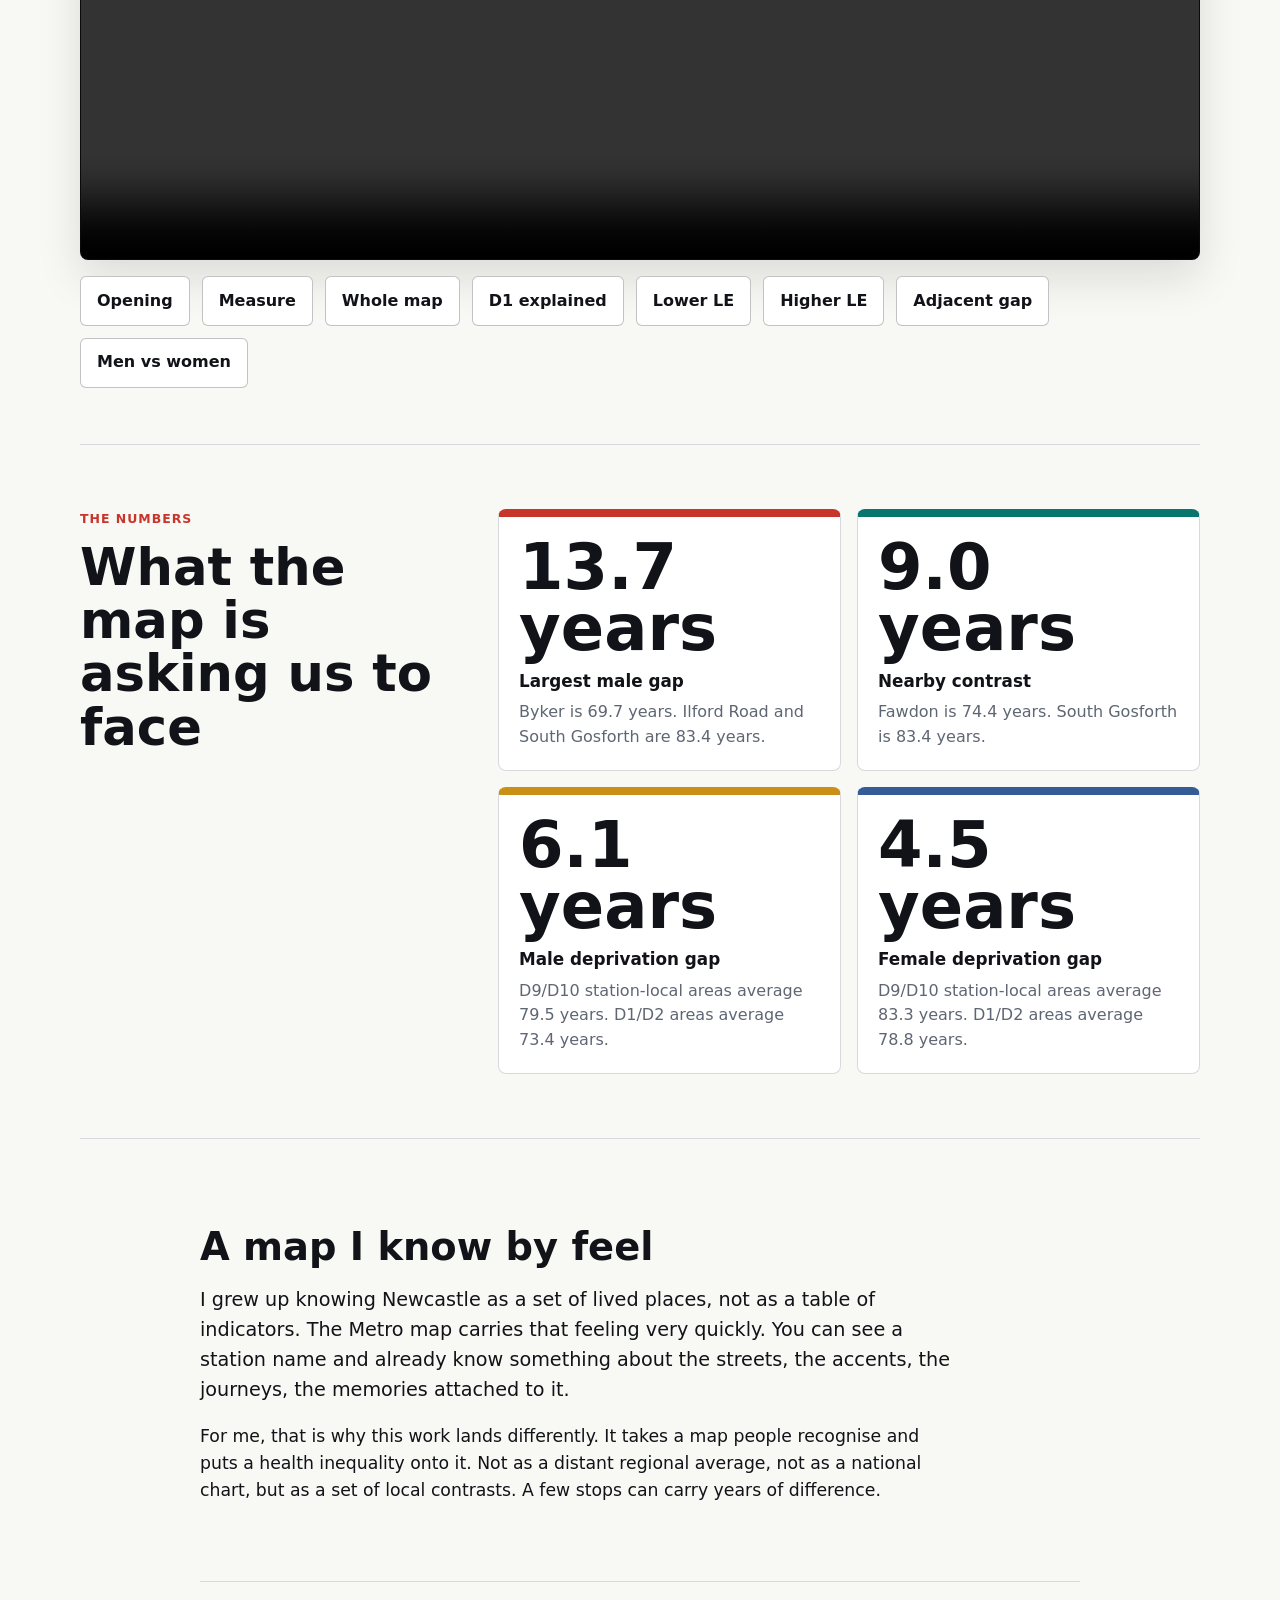
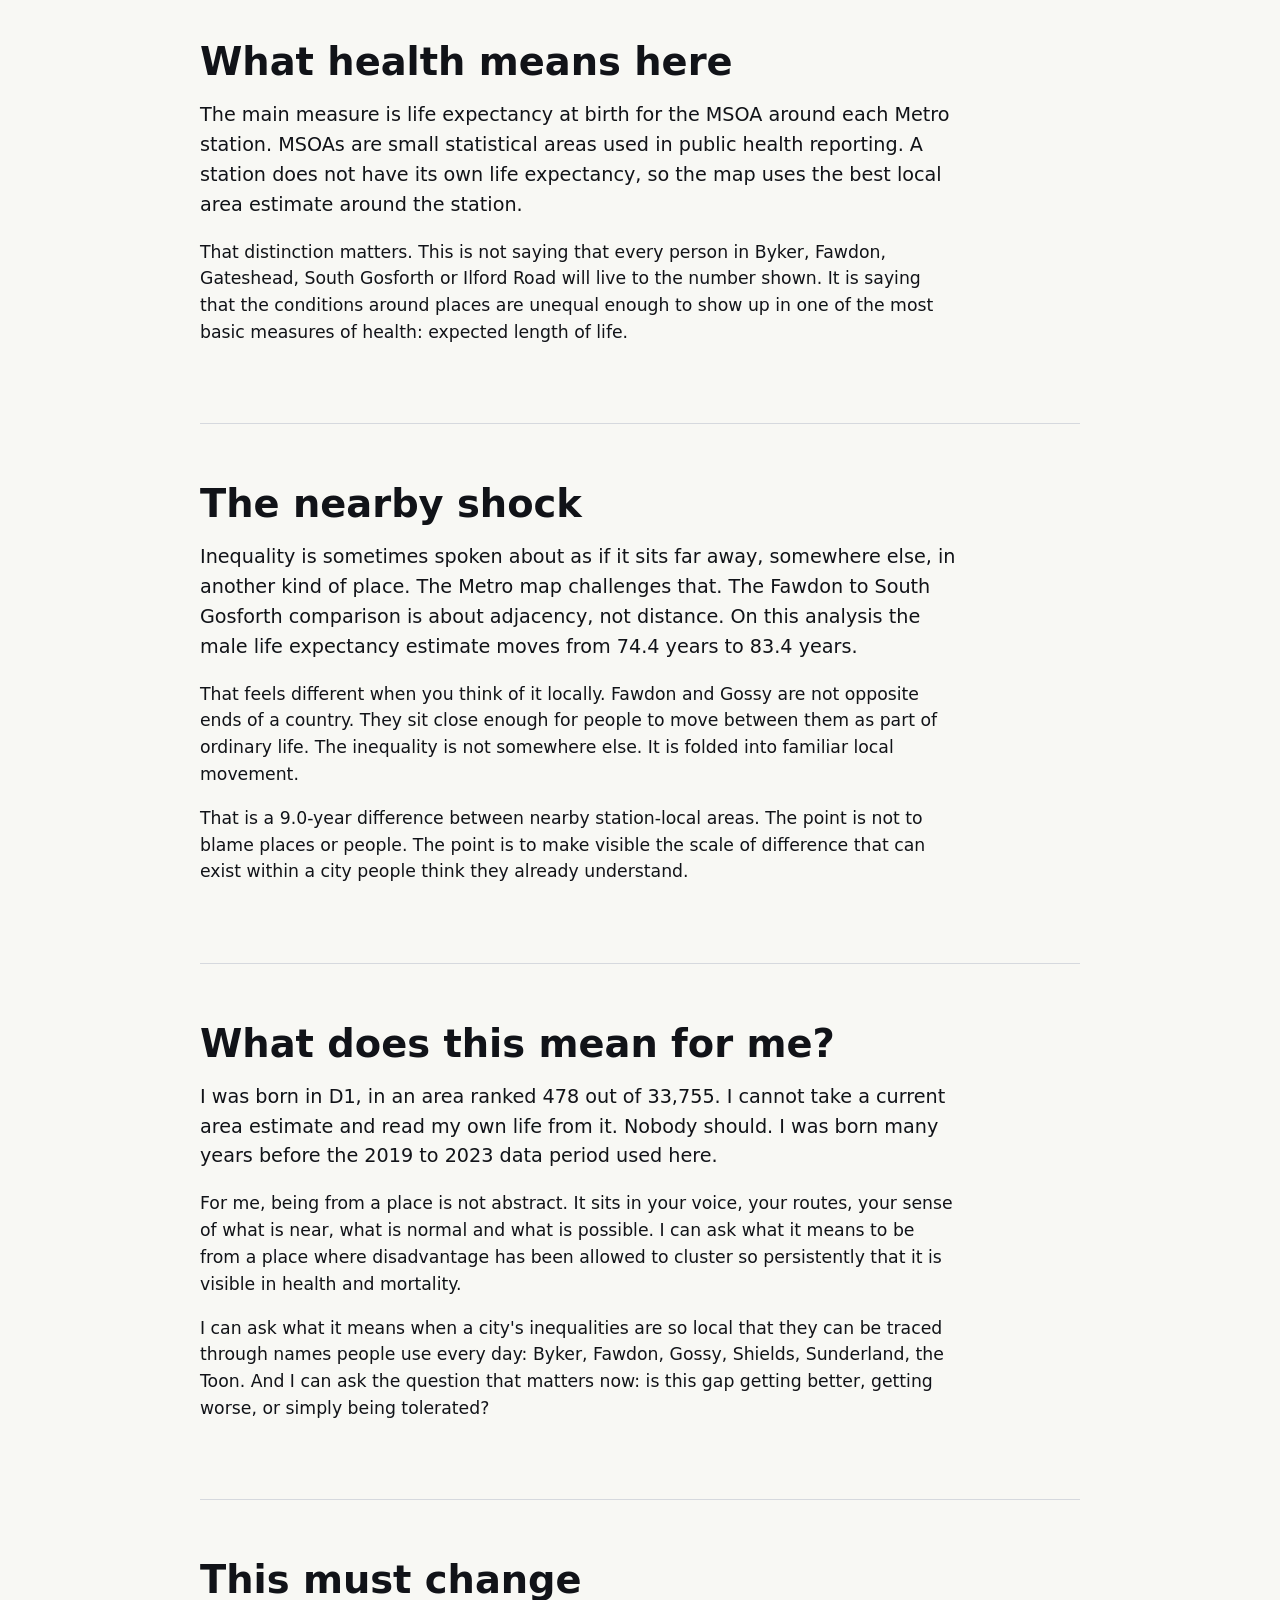
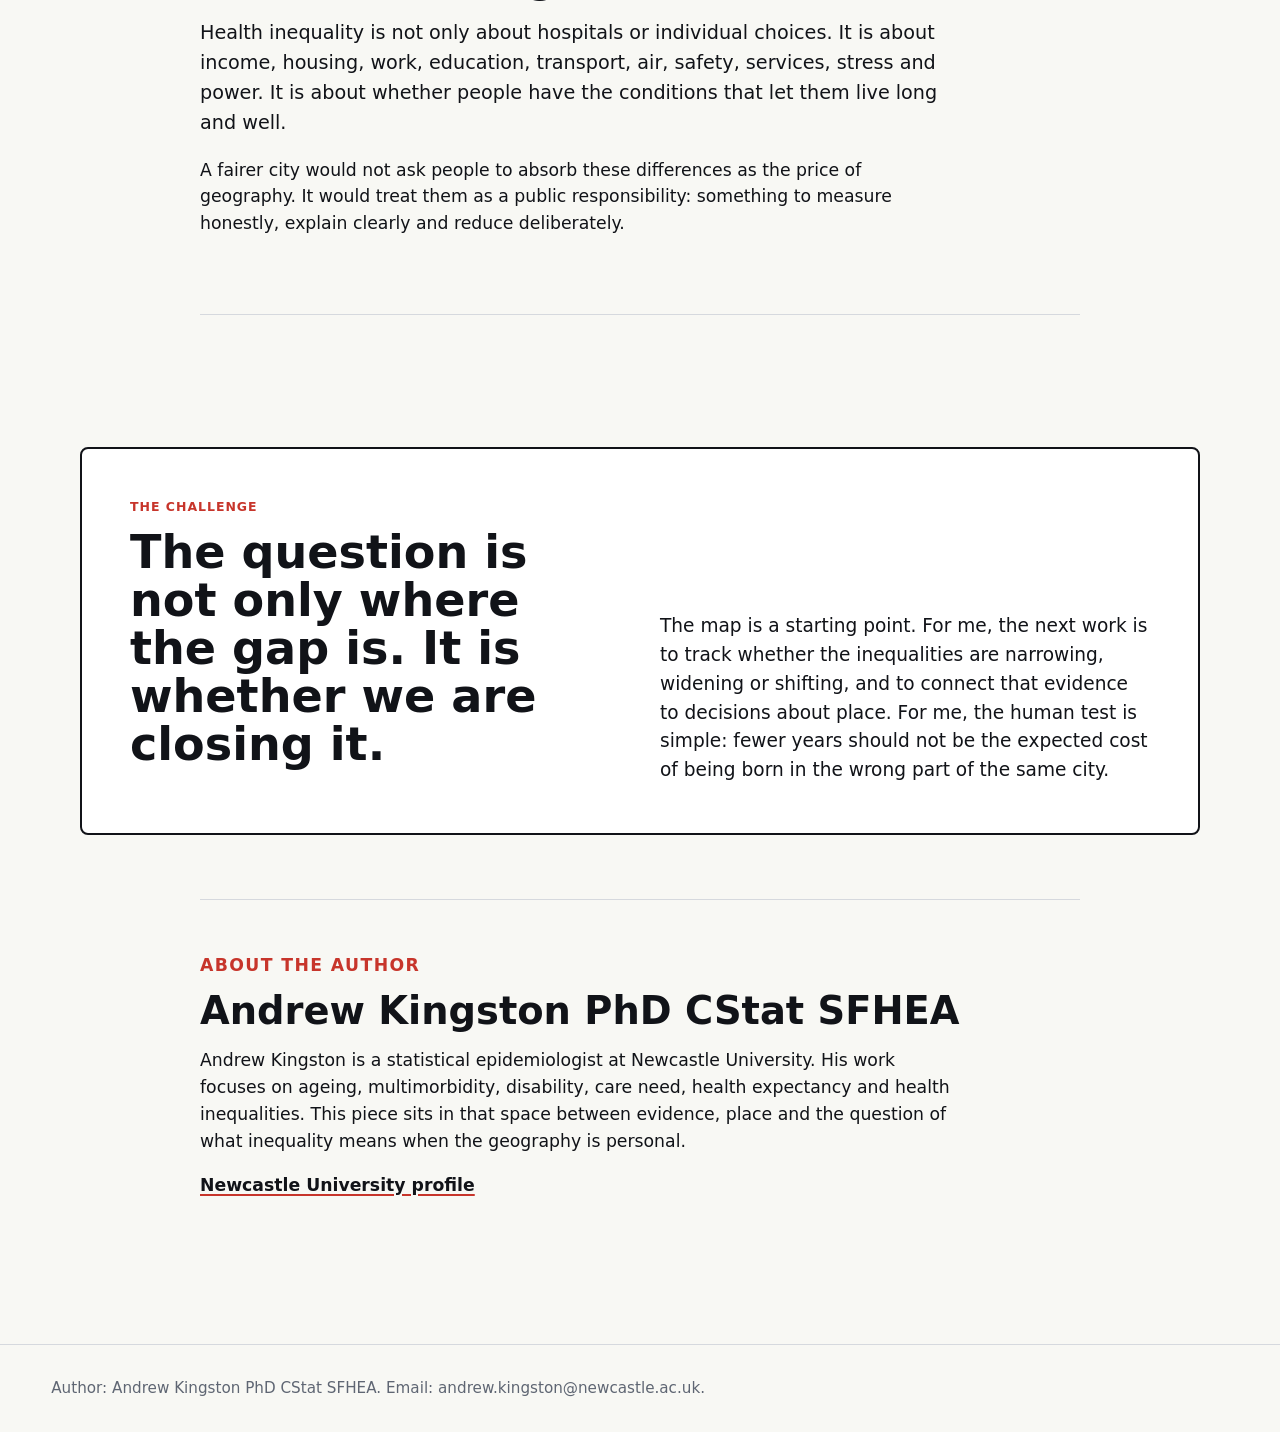
==== commit 174242e0: "Replace source boxes with author section" ====
--- a/index.html
+++ b/index.html
@@ -22,6 +22,7 @@
         <a href="#map">Map</a>
         <a href="#numbers">Numbers</a>
         <a href="#change">Change</a>
+        <a href="#author">Author</a>
         <a href="/technical-note/">Technical note</a>
       </nav>
     </header>
@@ -43,7 +44,7 @@
           is hard to treat as abstract.  These are not just names on a Metro map.
           They are places with memories: the Toon, Shields, Whitley, Gossy, long
           summers at Eddie's Bay in Tynemouth, Shields Road in Byker, the Airport
-          run, Sunderland lights.  So I wanted to know what happens when you look
+          run, Sunderland.  So I wanted to know what happens when you look
           at how long people live along these lines.  This animation is where that
           question starts.
         </p>
@@ -229,10 +230,18 @@
         </p>
       </section>
 
-      <section class="source-strip" aria-label="Source links">
-        <a href="/technical-note/">Technical note</a>
-        <a href="https://travelnortheast.uk/ways-to-travel/metro/metro-maps/">Metro map source</a>
-        <a href="https://commons.wikimedia.org/wiki/File:Newcastle_upon_Tyne_OSM_02.png">Opening Newcastle map</a>
+      <section class="author-note" id="author" aria-labelledby="author-heading">
+        <p class="section-label">About the author</p>
+        <h2 id="author-heading">Andrew Kingston PhD CStat SFHEA</h2>
+        <p>
+          Andrew Kingston is a statistical epidemiologist at Newcastle University.  His work focuses on ageing, multimorbidity, disability, care need,
+          health expectancy and health inequalities.  This piece sits in that
+          space between evidence, place and the question of what inequality means
+          when the geography is personal.
+        </p>
+        <p>
+          <a class="text-link" href="https://www.ncl.ac.uk/medical-sciences/people/profile/andrewkingston.html">Newcastle University profile</a>
+        </p>
       </section>
     </main>
 
--- a/styles.css
+++ b/styles.css
@@ -102,8 +102,7 @@
 .hero,
 .map-stage,
 .stat-band,
-.closing-call,
-.source-strip {
+.closing-call {
   width: min(1120px, calc(100% - 2rem));
   margin-inline: auto;
 }
@@ -192,8 +191,7 @@
 }
 
 .hero-actions,
-.chapter-bar,
-.source-strip {
+.chapter-bar {
   display: flex;
   flex-wrap: wrap;
   gap: 0.75rem;
@@ -204,8 +202,7 @@
 }
 
 .button,
-.chapter-bar button,
-.source-strip a {
+.chapter-bar button {
   display: inline-flex;
   align-items: center;
   justify-content: center;
@@ -229,9 +226,7 @@
 .button:hover,
 .button:focus,
 .chapter-bar button:hover,
-.chapter-bar button:focus,
-.source-strip a:hover,
-.source-strip a:focus {
+.chapter-bar button:focus {
   transform: translateY(-1px);
   box-shadow: 0 8px 18px rgba(17, 19, 24, 0.14);
 }
@@ -373,12 +368,31 @@
   font-size: 1.16rem;
 }
 
-.source-strip {
-  padding: 0 0 4rem;
-}
-
-.source-strip a {
-  background: var(--white);
+.author-note {
+  width: min(880px, calc(100% - 2rem));
+  margin: 0 auto 4rem;
+  padding: 3.25rem 0 4rem;
+  border-top: 1px solid var(--line);
+}
+
+.author-note h2 {
+  max-width: 760px;
+  margin-bottom: 1rem;
+  font-size: clamp(1.9rem, 3vw, 3rem);
+}
+
+.author-note p {
+  max-width: 760px;
+  font-size: 1.08rem;
+}
+
+.text-link {
+  color: var(--ink);
+  font-weight: 800;
+  text-decoration: underline;
+  text-decoration-color: var(--red);
+  text-decoration-thickness: 2px;
+  text-underline-offset: 0.18em;
 }
 
 .site-footer {
@@ -495,8 +509,7 @@
   }
 
   .button,
-  .chapter-bar button,
-  .source-strip a {
+  .chapter-bar button {
     width: 100%;
   }
 }
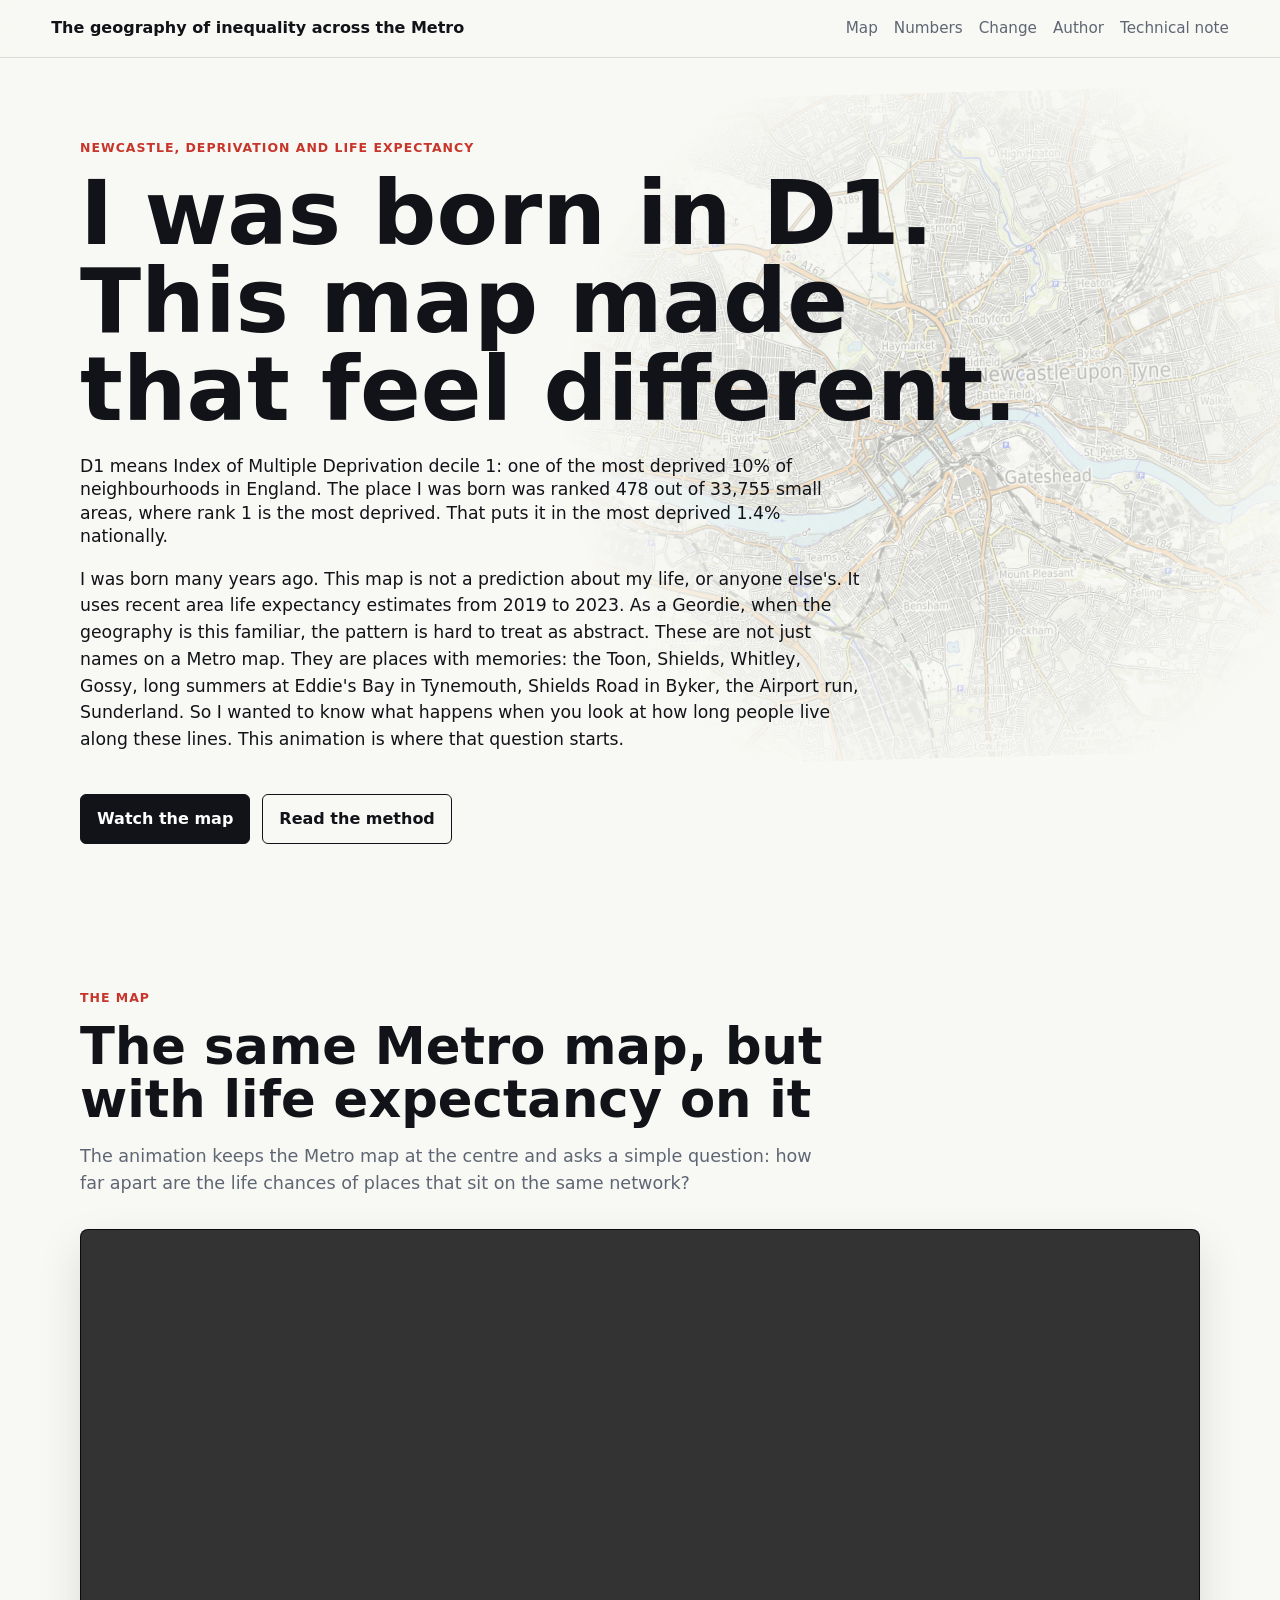
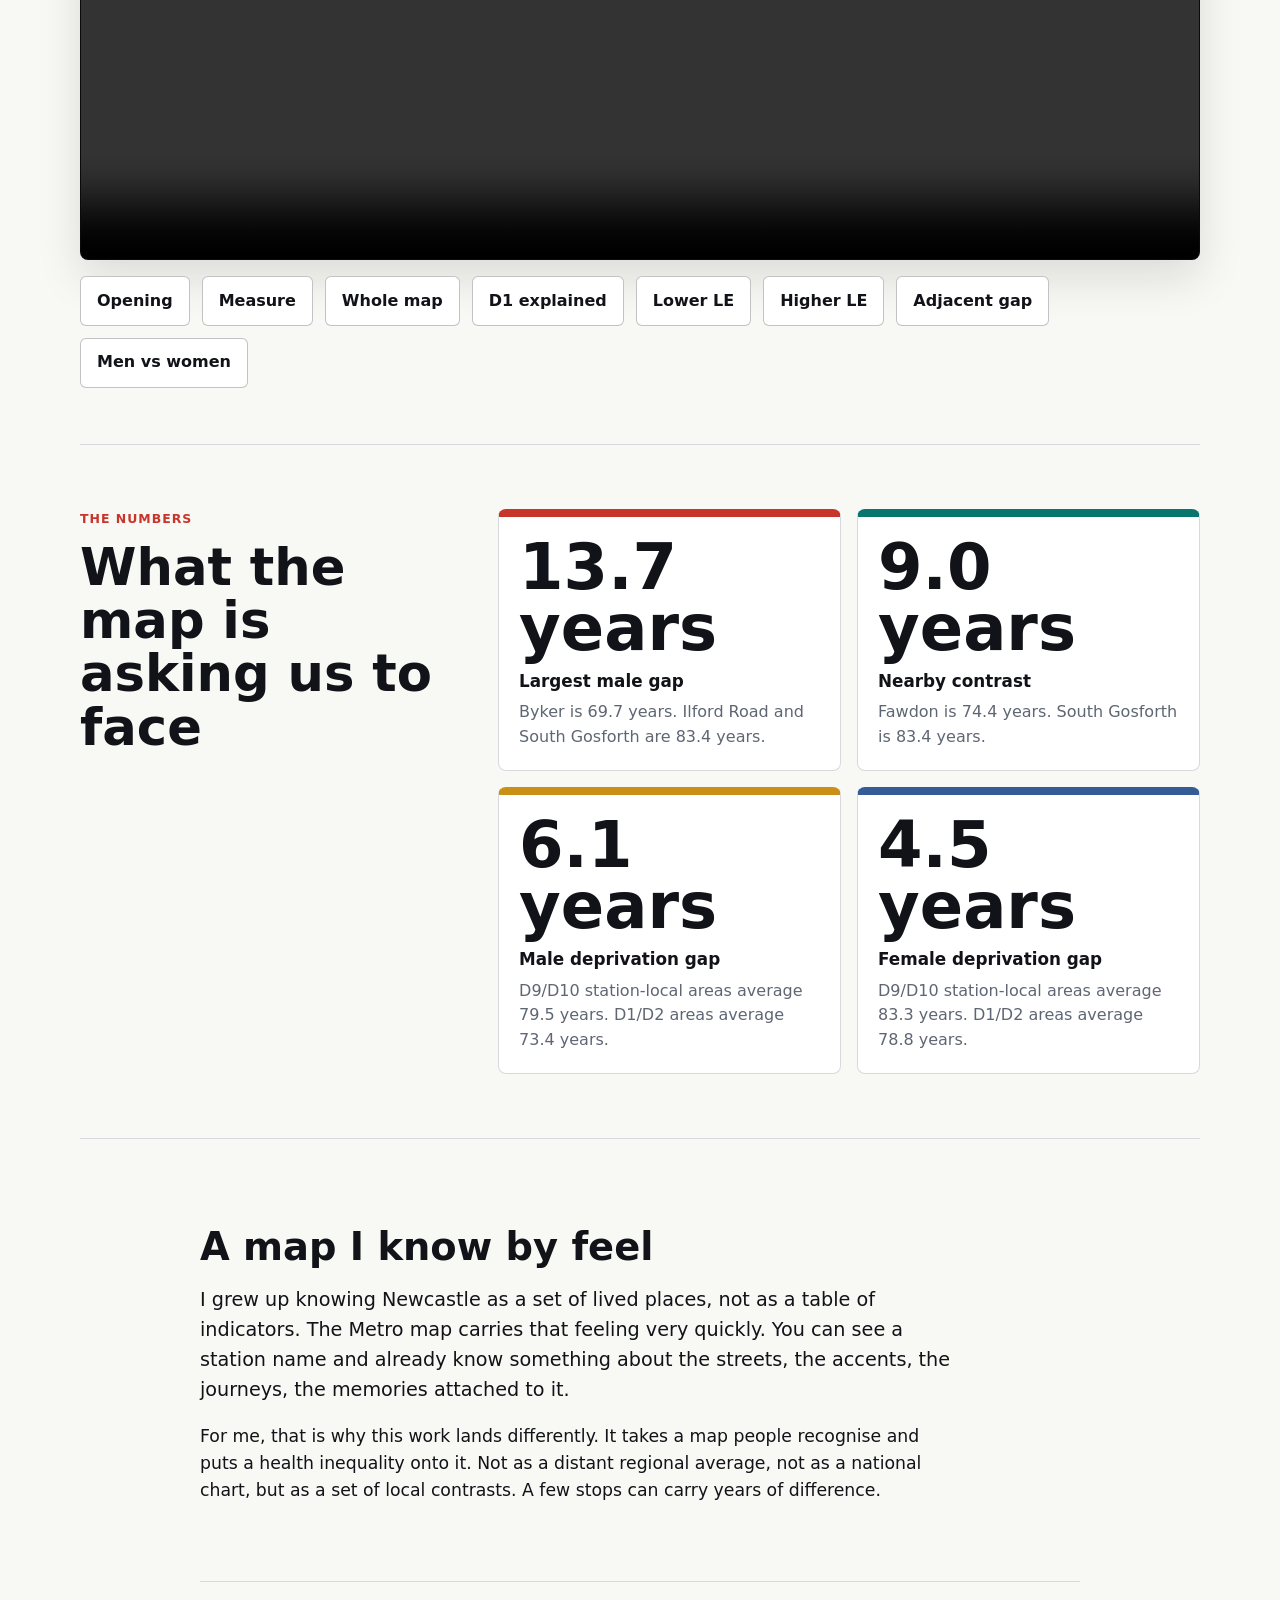
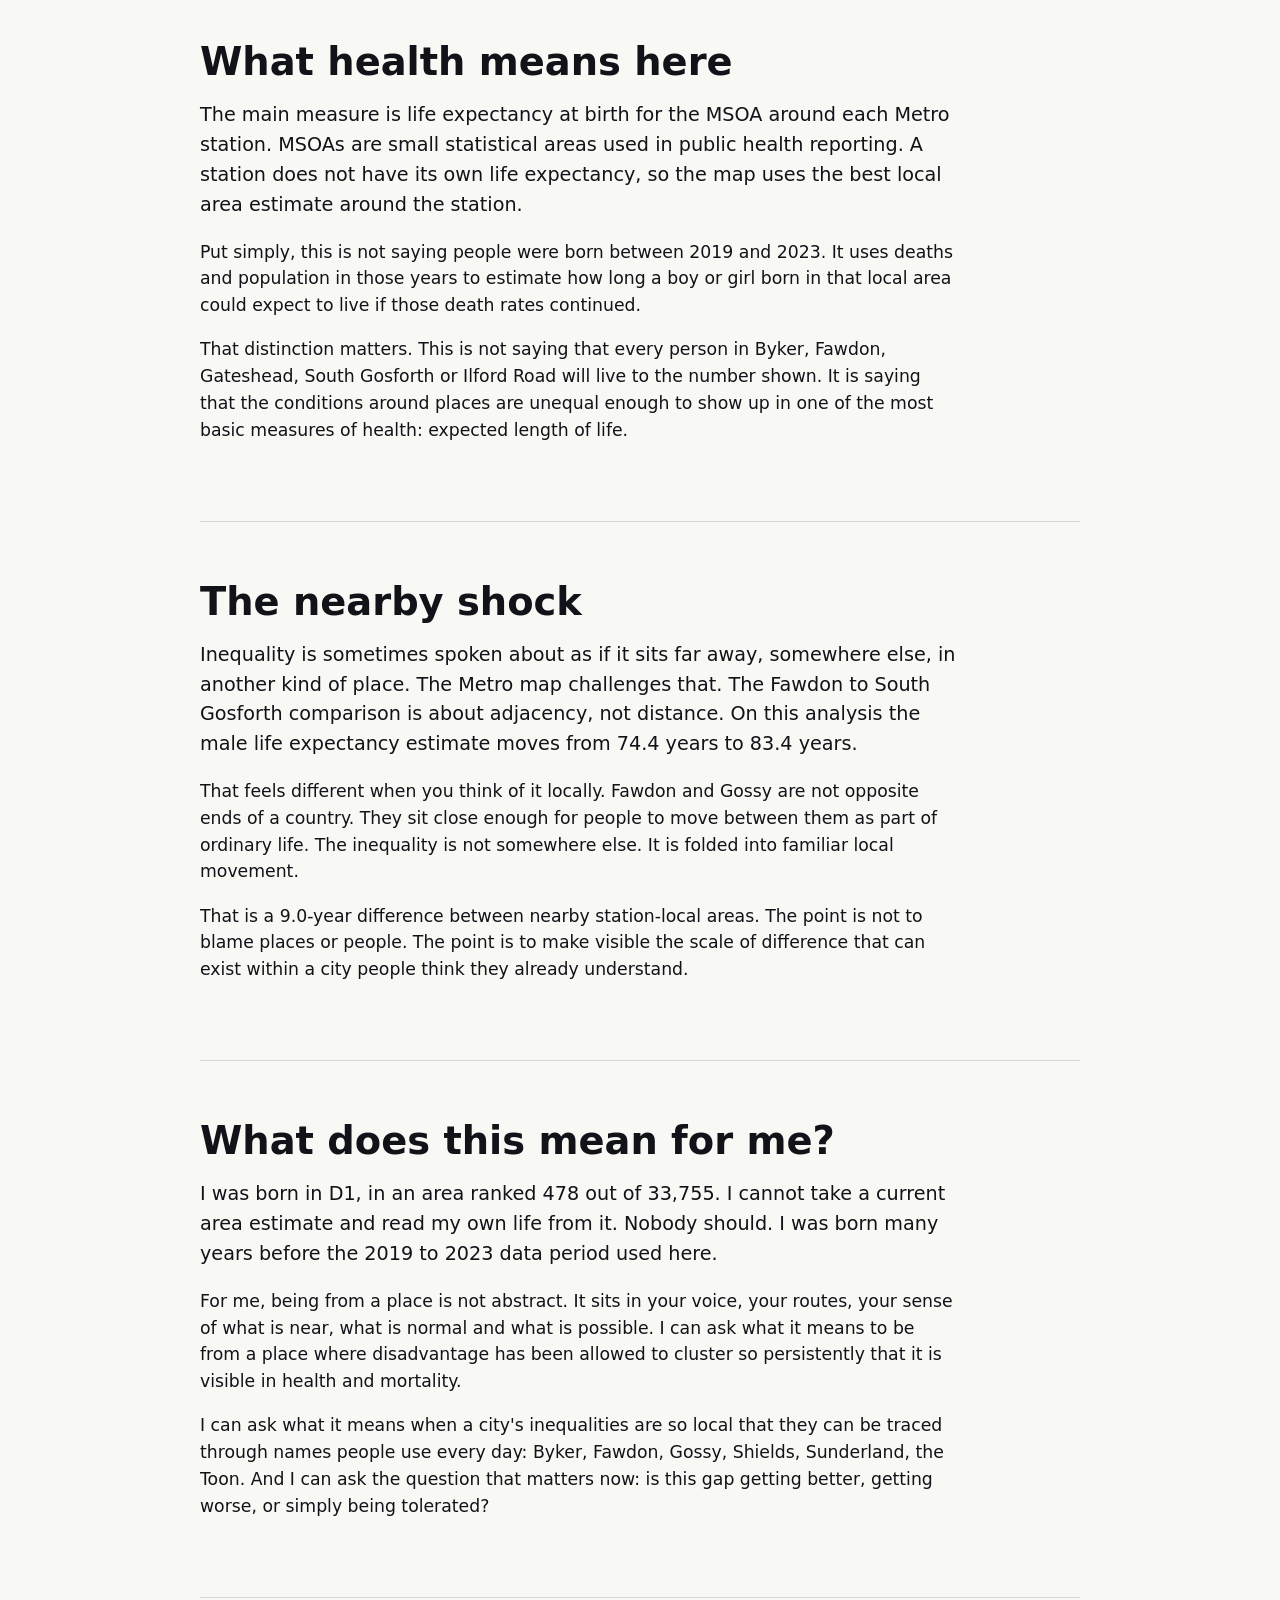
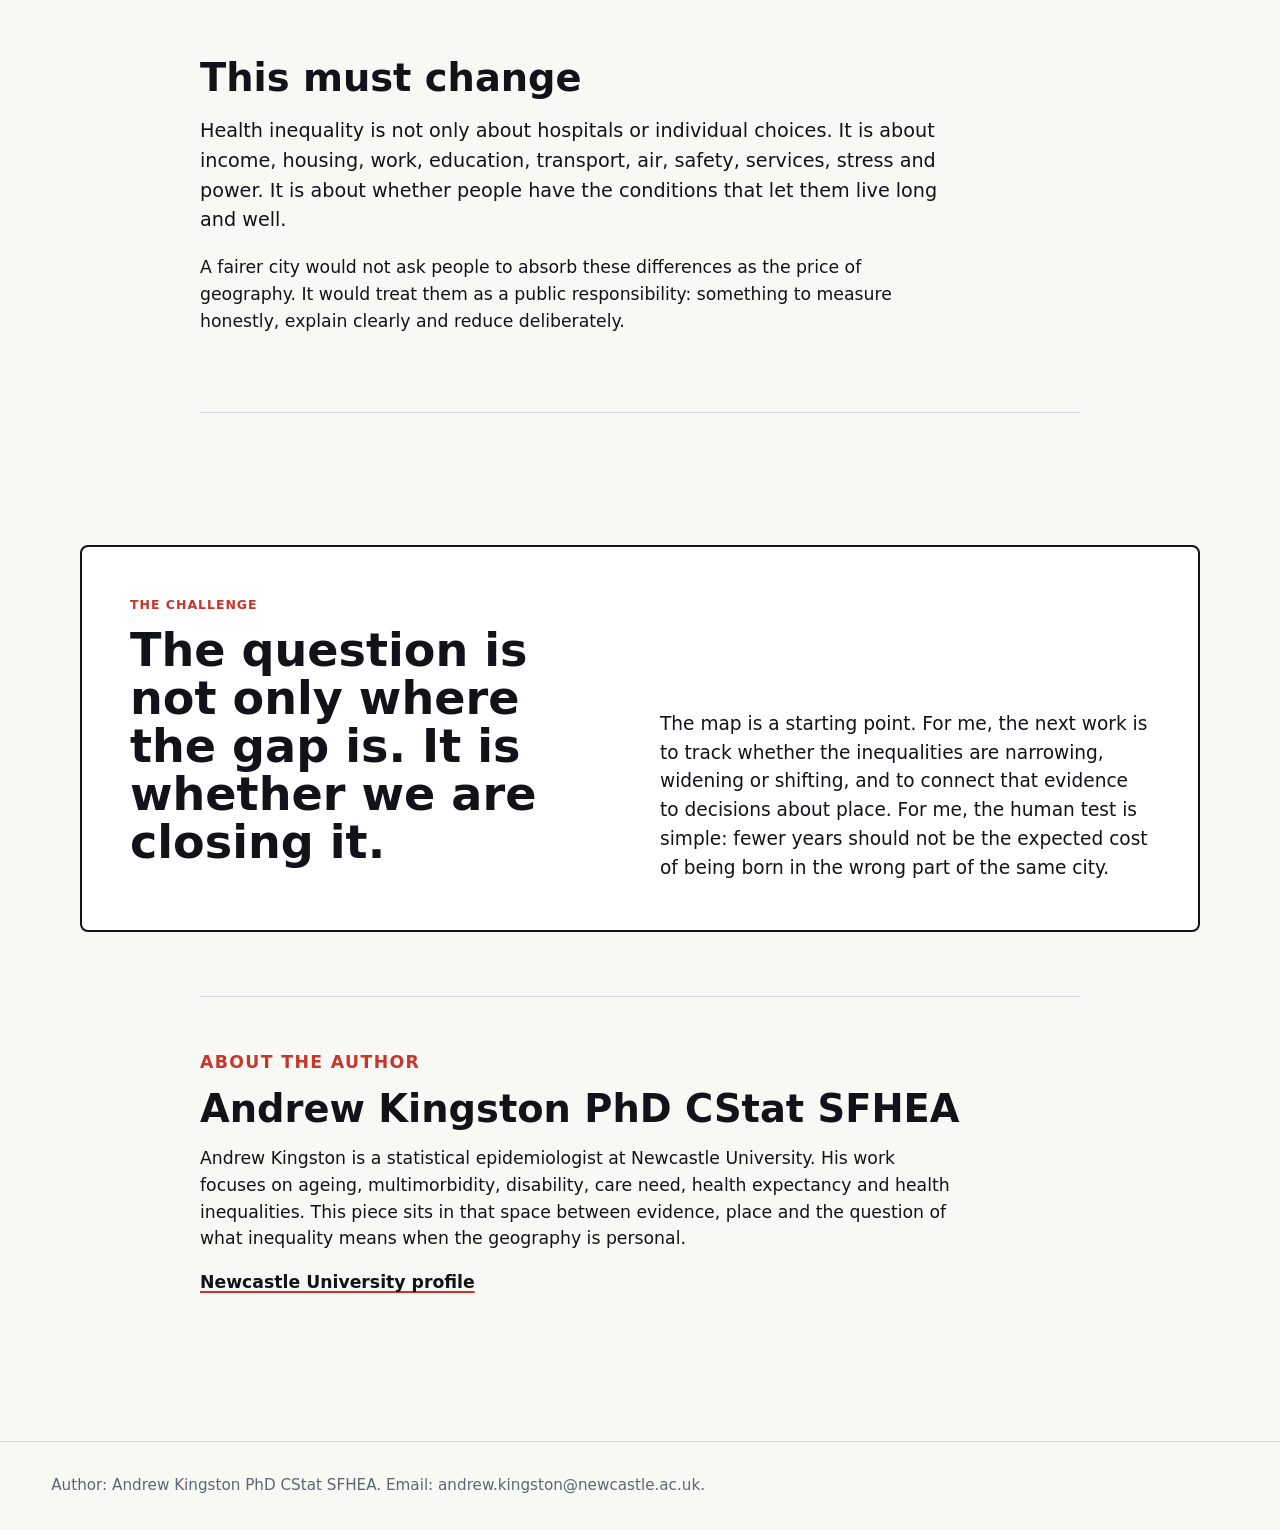
==== commit 67e14412: "Clarify life expectancy period wording" ====
--- a/index.html
+++ b/index.html
@@ -40,13 +40,13 @@
         <p>
           I was born many years ago.  This map is not a prediction about my life,
           or anyone else's.  It uses recent area life expectancy estimates from
-          2019 to 2023.  For me, when the geography is this familiar, the pattern
-          is hard to treat as abstract.  These are not just names on a Metro map.
-          They are places with memories: the Toon, Shields, Whitley, Gossy, long
-          summers at Eddie's Bay in Tynemouth, Shields Road in Byker, the Airport
-          run, Sunderland.  So I wanted to know what happens when you look
-          at how long people live along these lines.  This animation is where that
-          question starts.
+          2019 to 2023.  As a Geordie, when the geography is this familiar, the
+          pattern is hard to treat as abstract.  These are not just names on a
+          Metro map.  They are places with memories: the Toon, Shields, Whitley,
+          Gossy, long summers at Eddie's Bay in Tynemouth, Shields Road in Byker,
+          the Airport run, Sunderland.  So I wanted to know what happens when you
+          look at how long people live along these lines.  This animation is where
+          that question starts.
         </p>
         <div class="hero-actions" aria-label="Page actions">
           <a class="button primary" href="#map">Watch the map</a>
@@ -146,6 +146,12 @@
             map uses the best local area estimate around the station.
           </p>
           <p>
+            Put simply, this is not saying people were born between 2019 and
+            2023.  It uses deaths and population in those years to estimate how
+            long a boy or girl born in that local area could expect to live if
+            those death rates continued.
+          </p>
+          <p>
             That distinction matters.  This is not saying that every person in
             Byker, Fawdon, Gateshead, South Gosforth or Ilford Road will live to
             the number shown.  It is saying that the conditions around places are
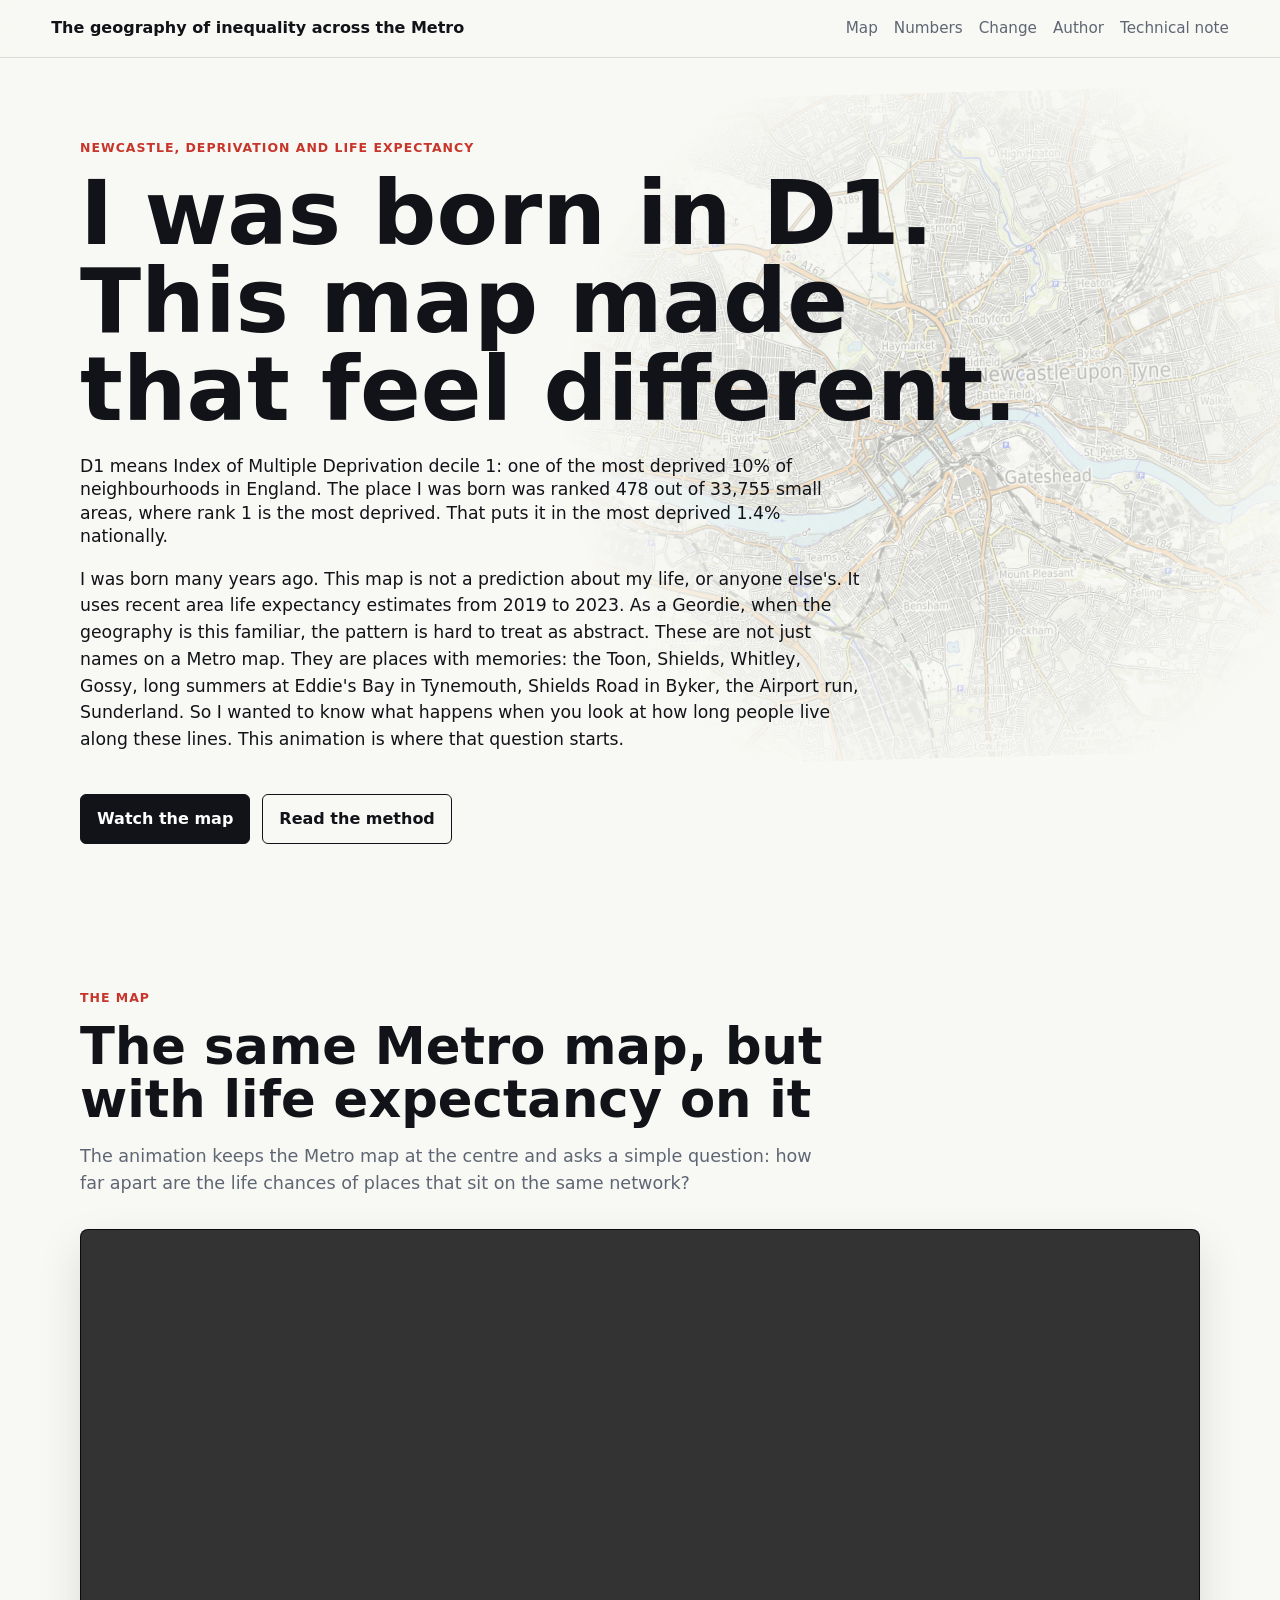
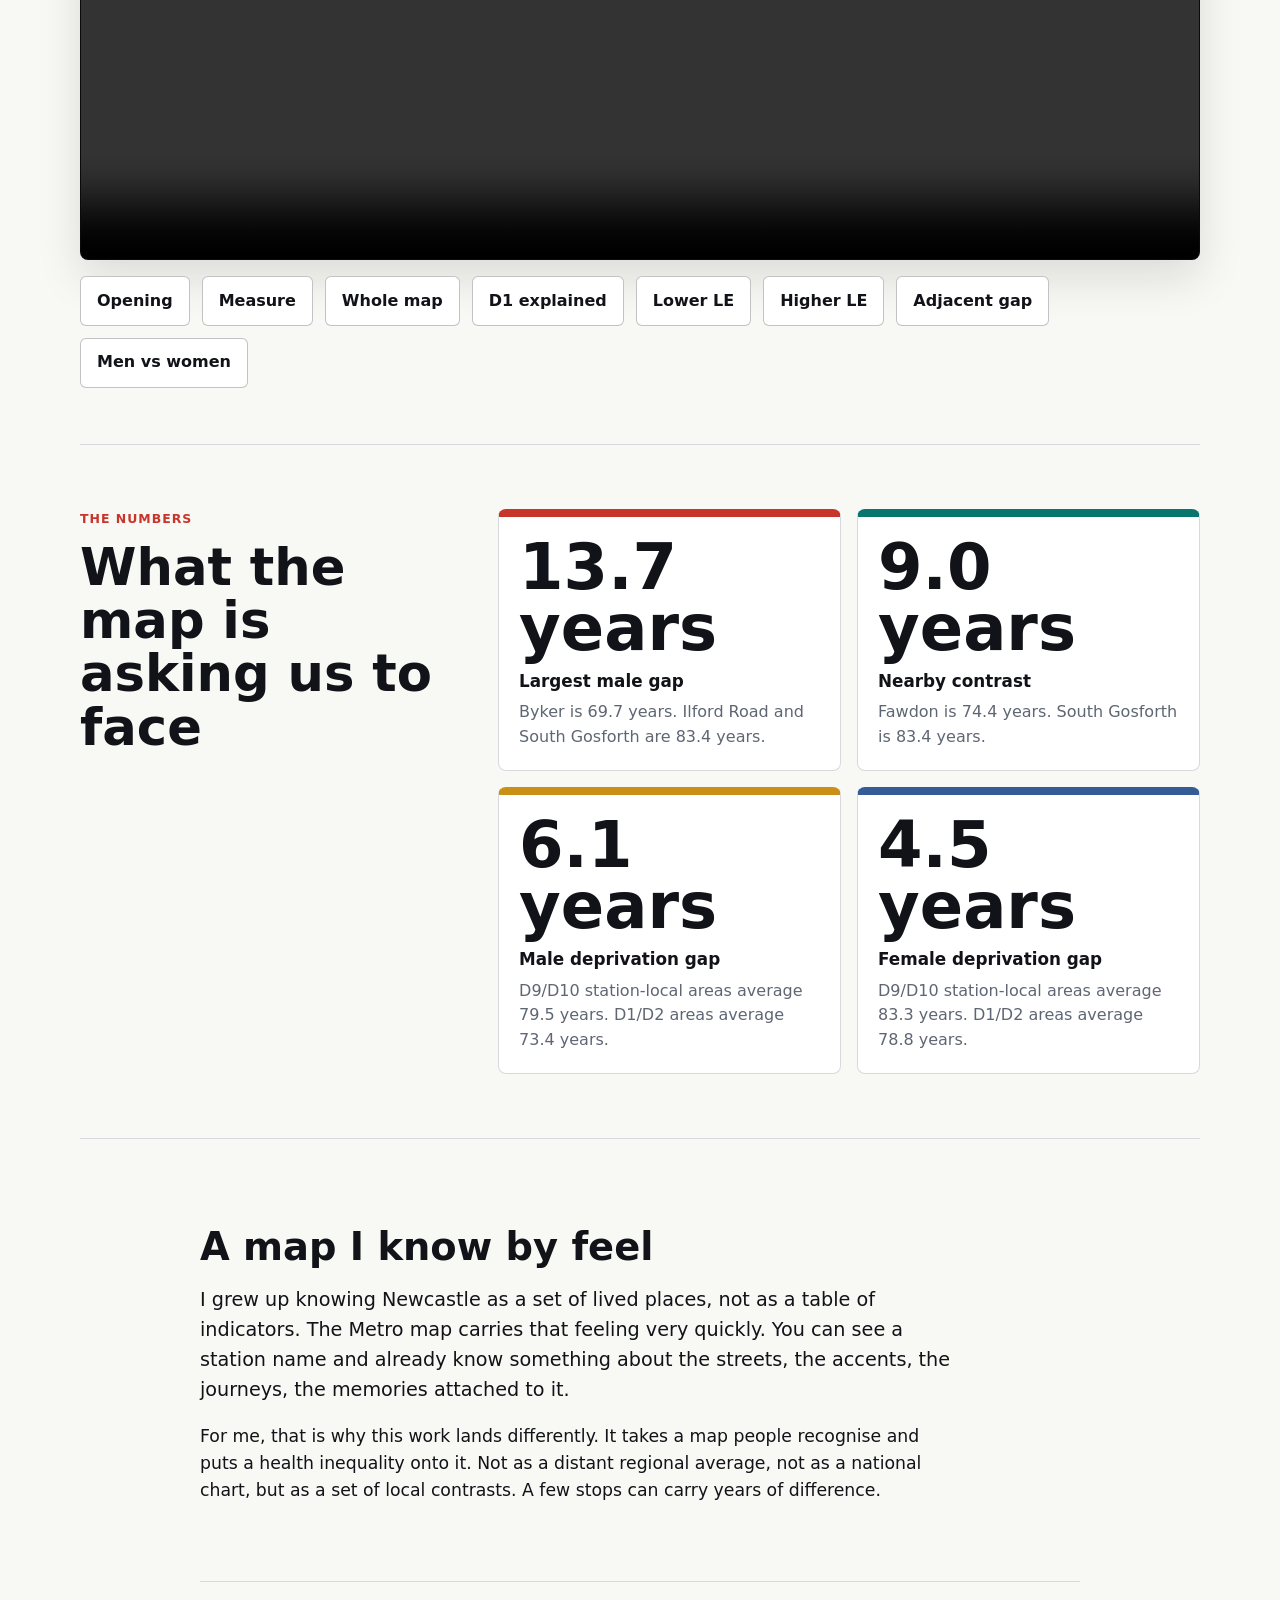
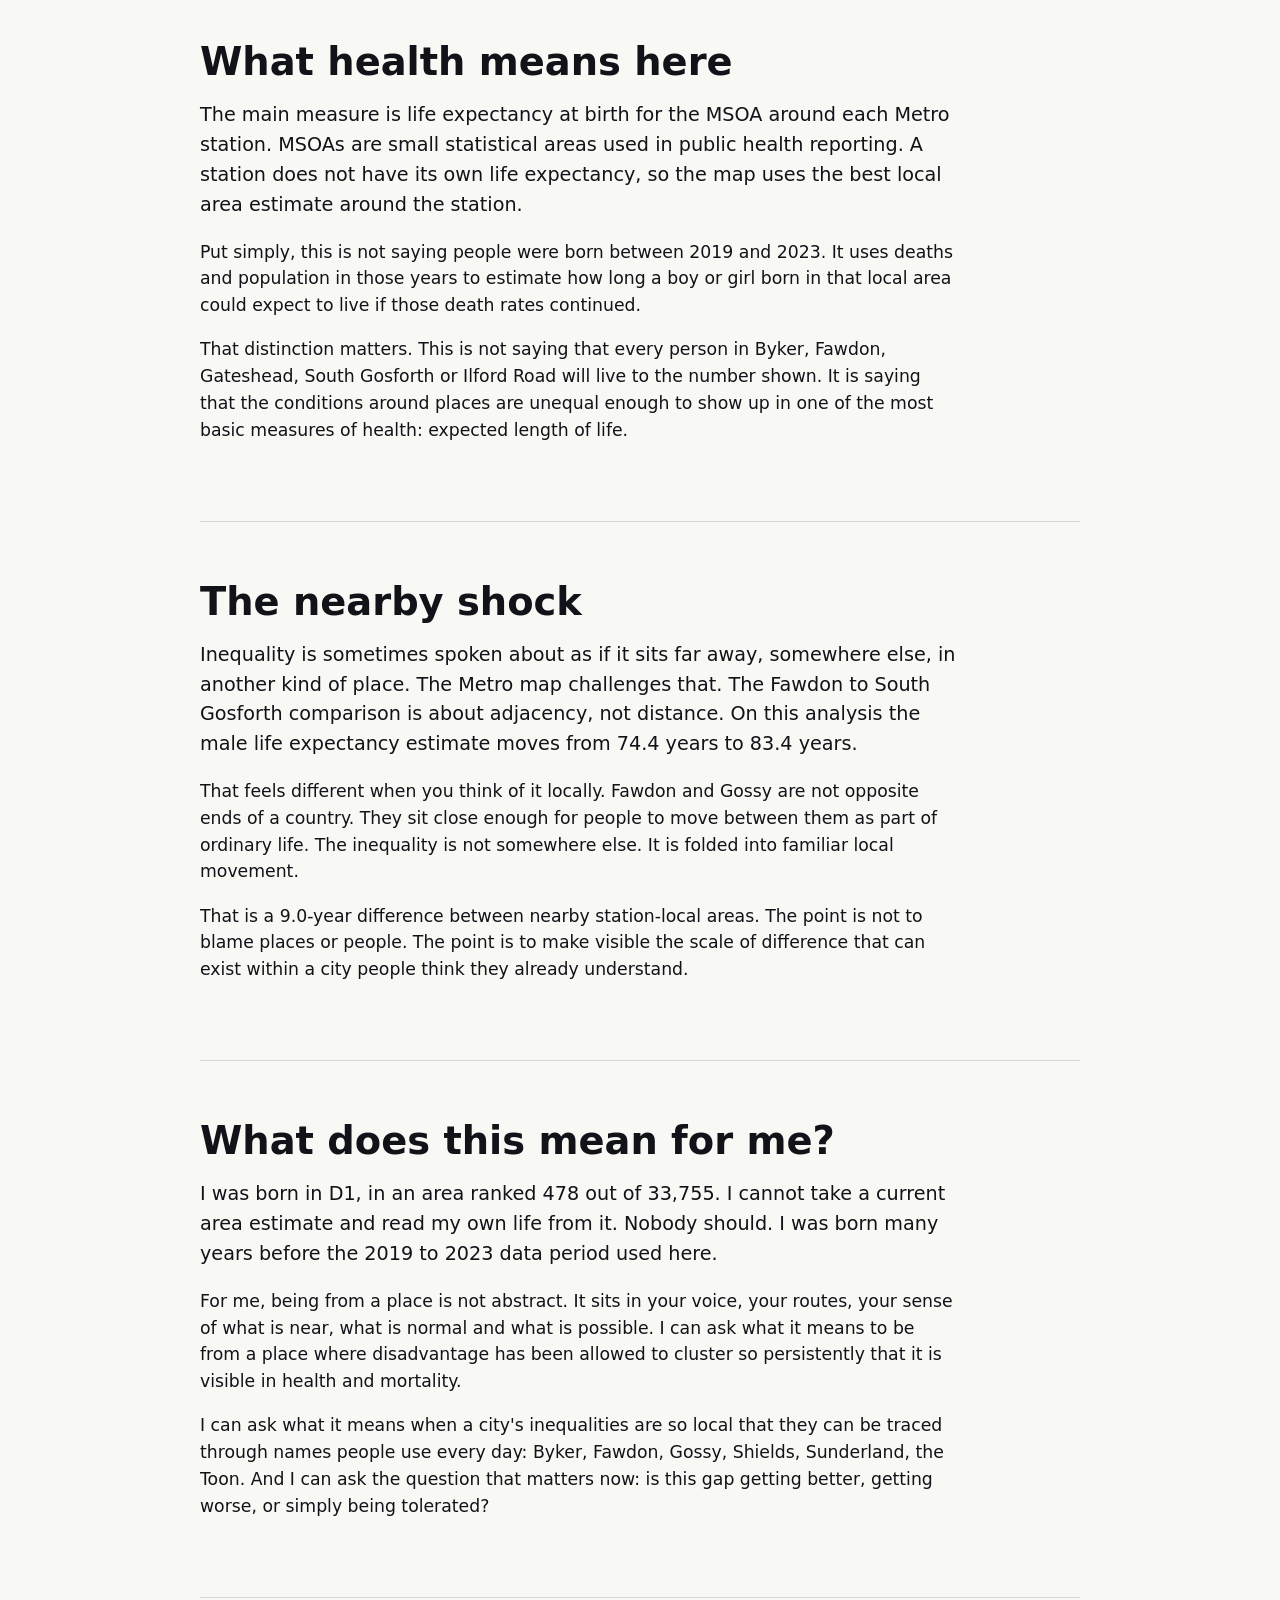
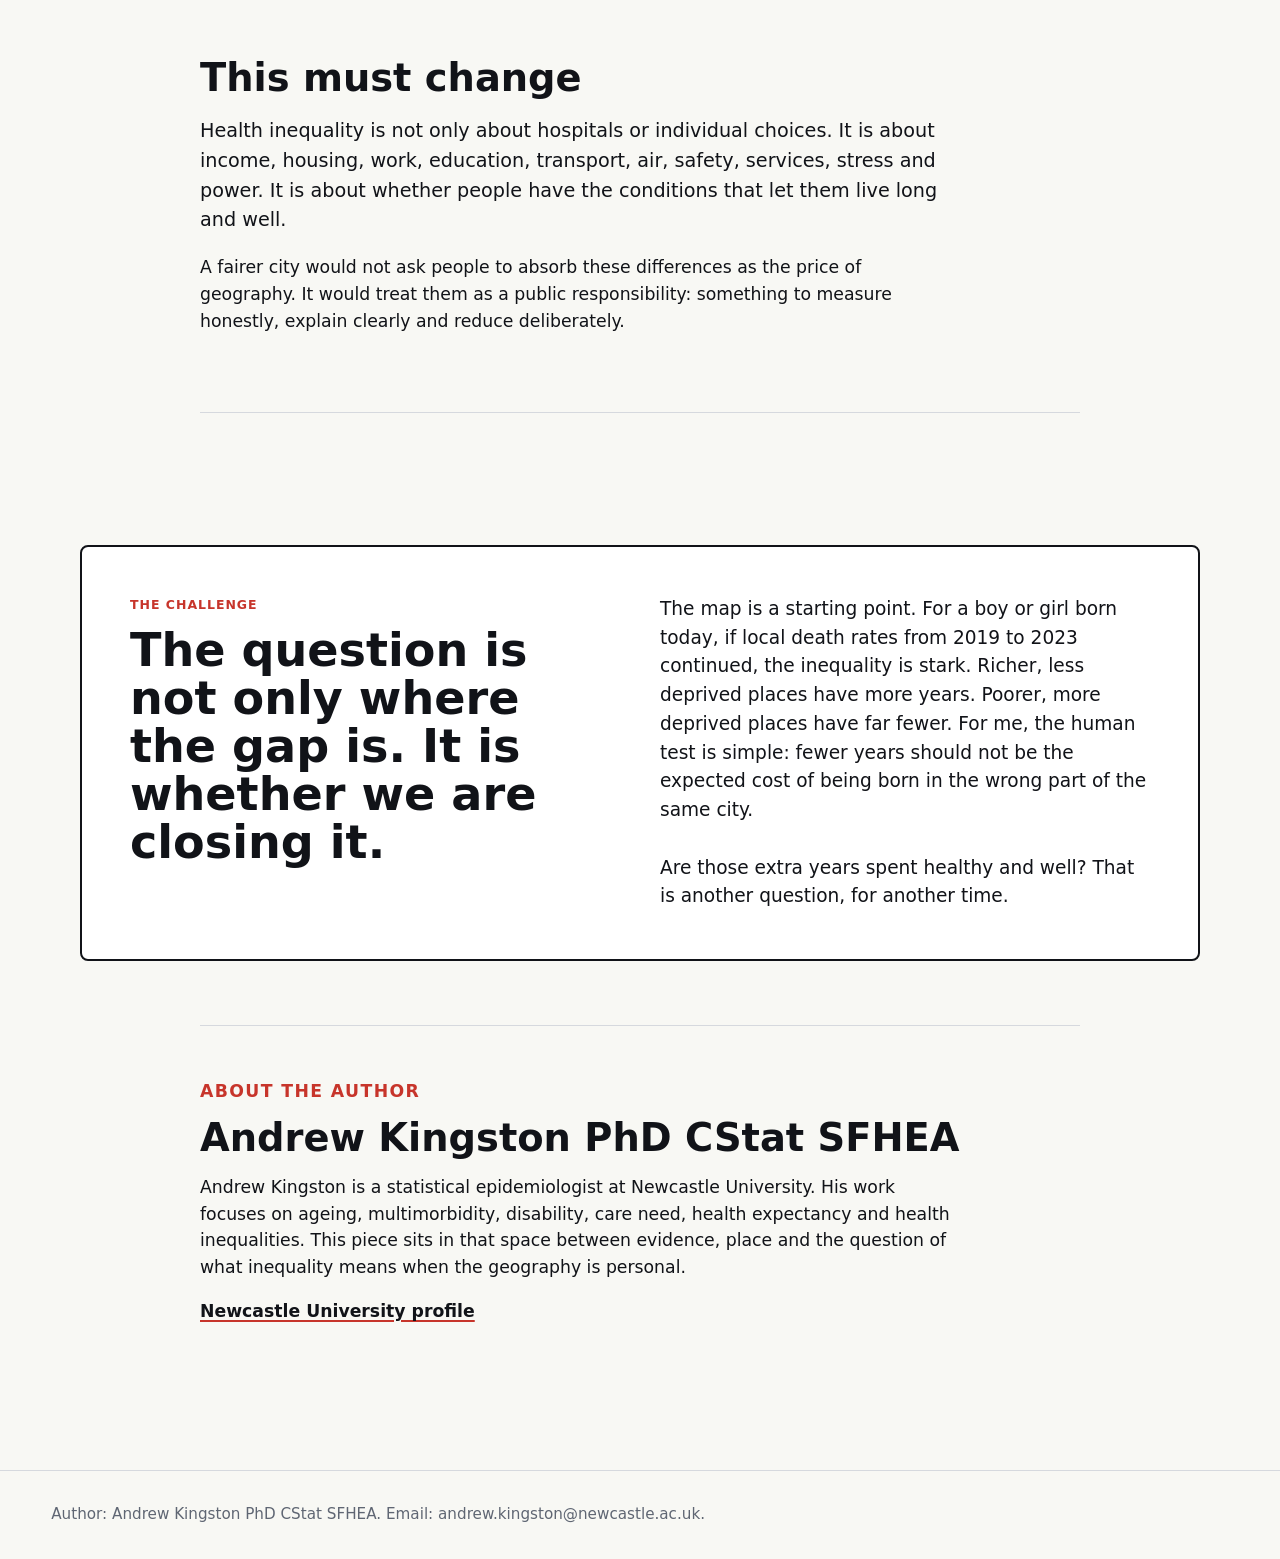
==== commit 86c3476b: "Strengthen closing inequality statement" ====
--- a/index.html
+++ b/index.html
@@ -228,11 +228,15 @@
           <h2>The question is not only where the gap is.  It is whether we are closing it.</h2>
         </div>
         <p>
-          The map is a starting point.  For me, the next work is to track whether
-          the inequalities are narrowing, widening or shifting, and to connect
-          that evidence to decisions about place.  For me, the human test is
-          simple: fewer years should not be the expected cost of being born in
-          the wrong part of the same city.
+          The map is a starting point.  For a boy or girl born today, if local
+          death rates from 2019 to 2023 continued, the inequality is stark.
+          Richer, less deprived places have more years.  Poorer, more deprived
+          places have far fewer.  For me, the human test is simple: fewer years
+          should not be the expected cost of being born in the wrong part of the
+          same city.
+          <br><br>
+          Are those extra years spent healthy and well?  That is another question,
+          for another time.
         </p>
       </section>
 
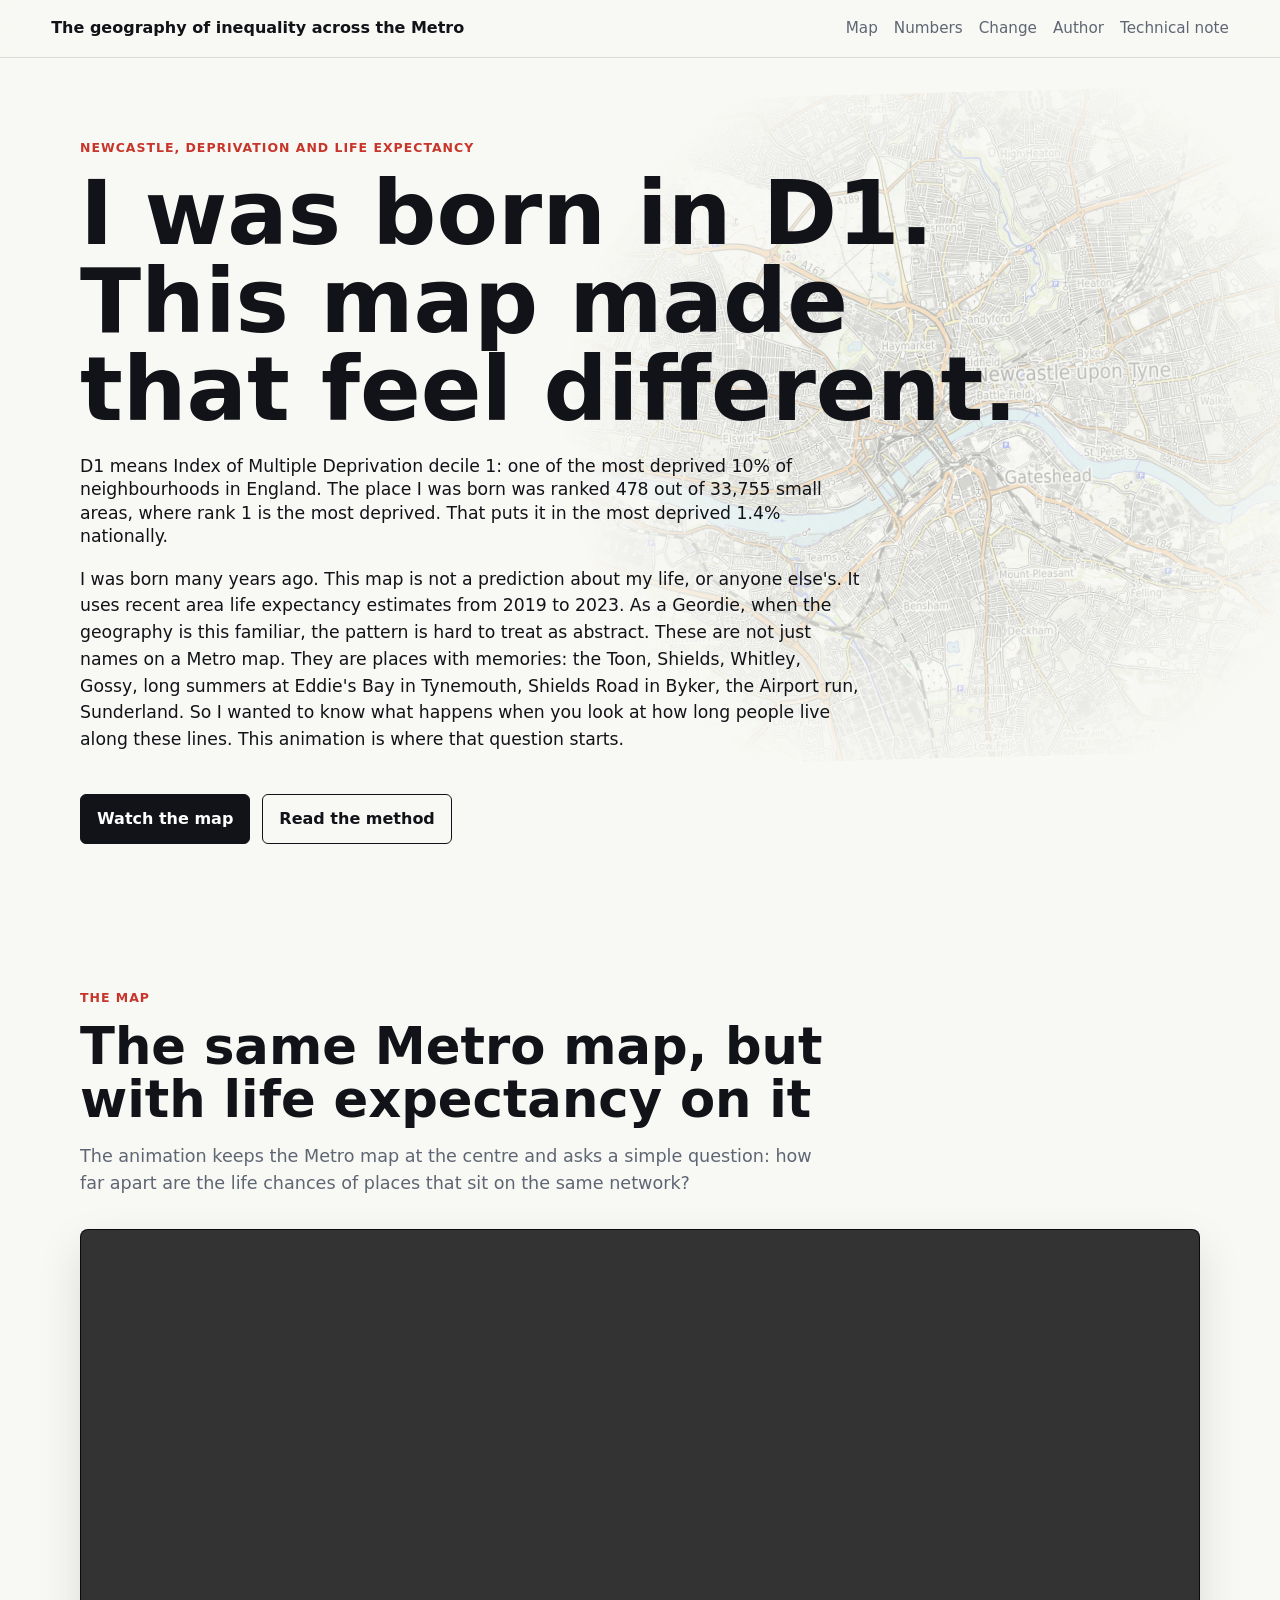
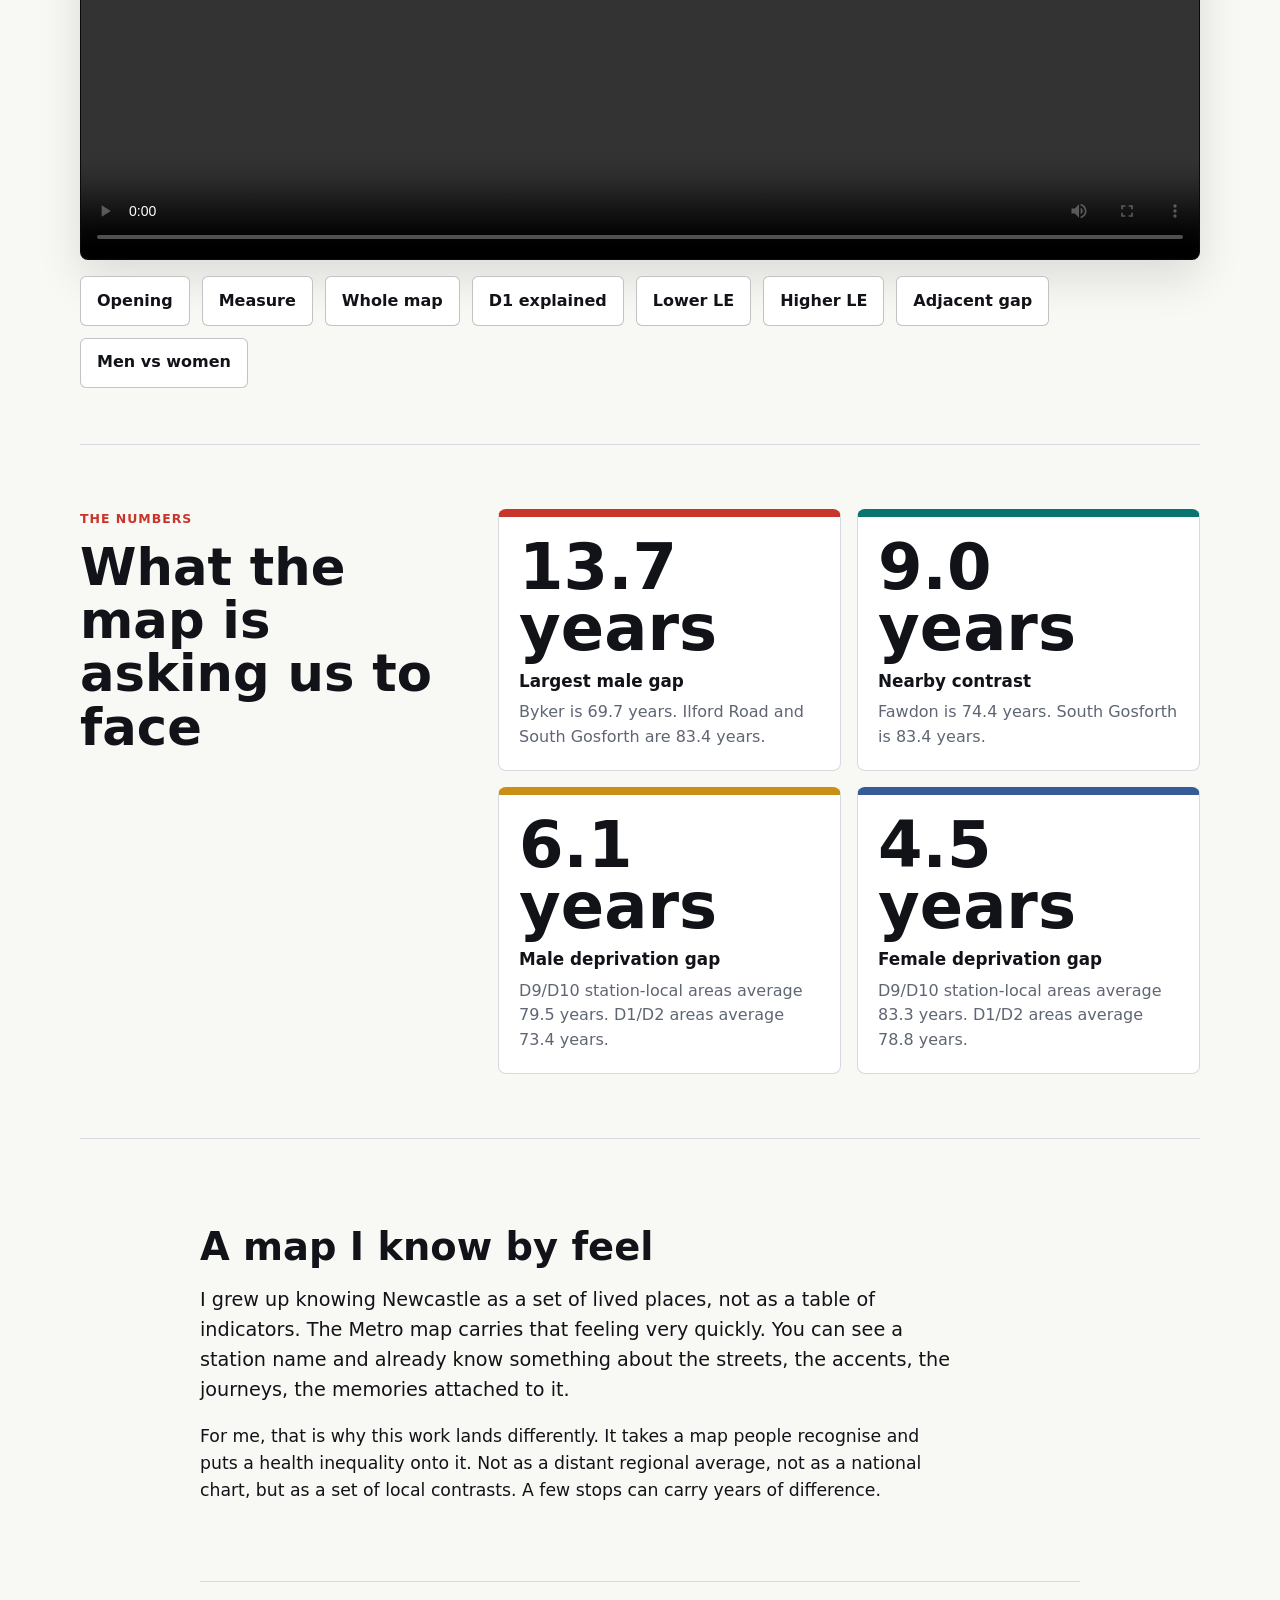
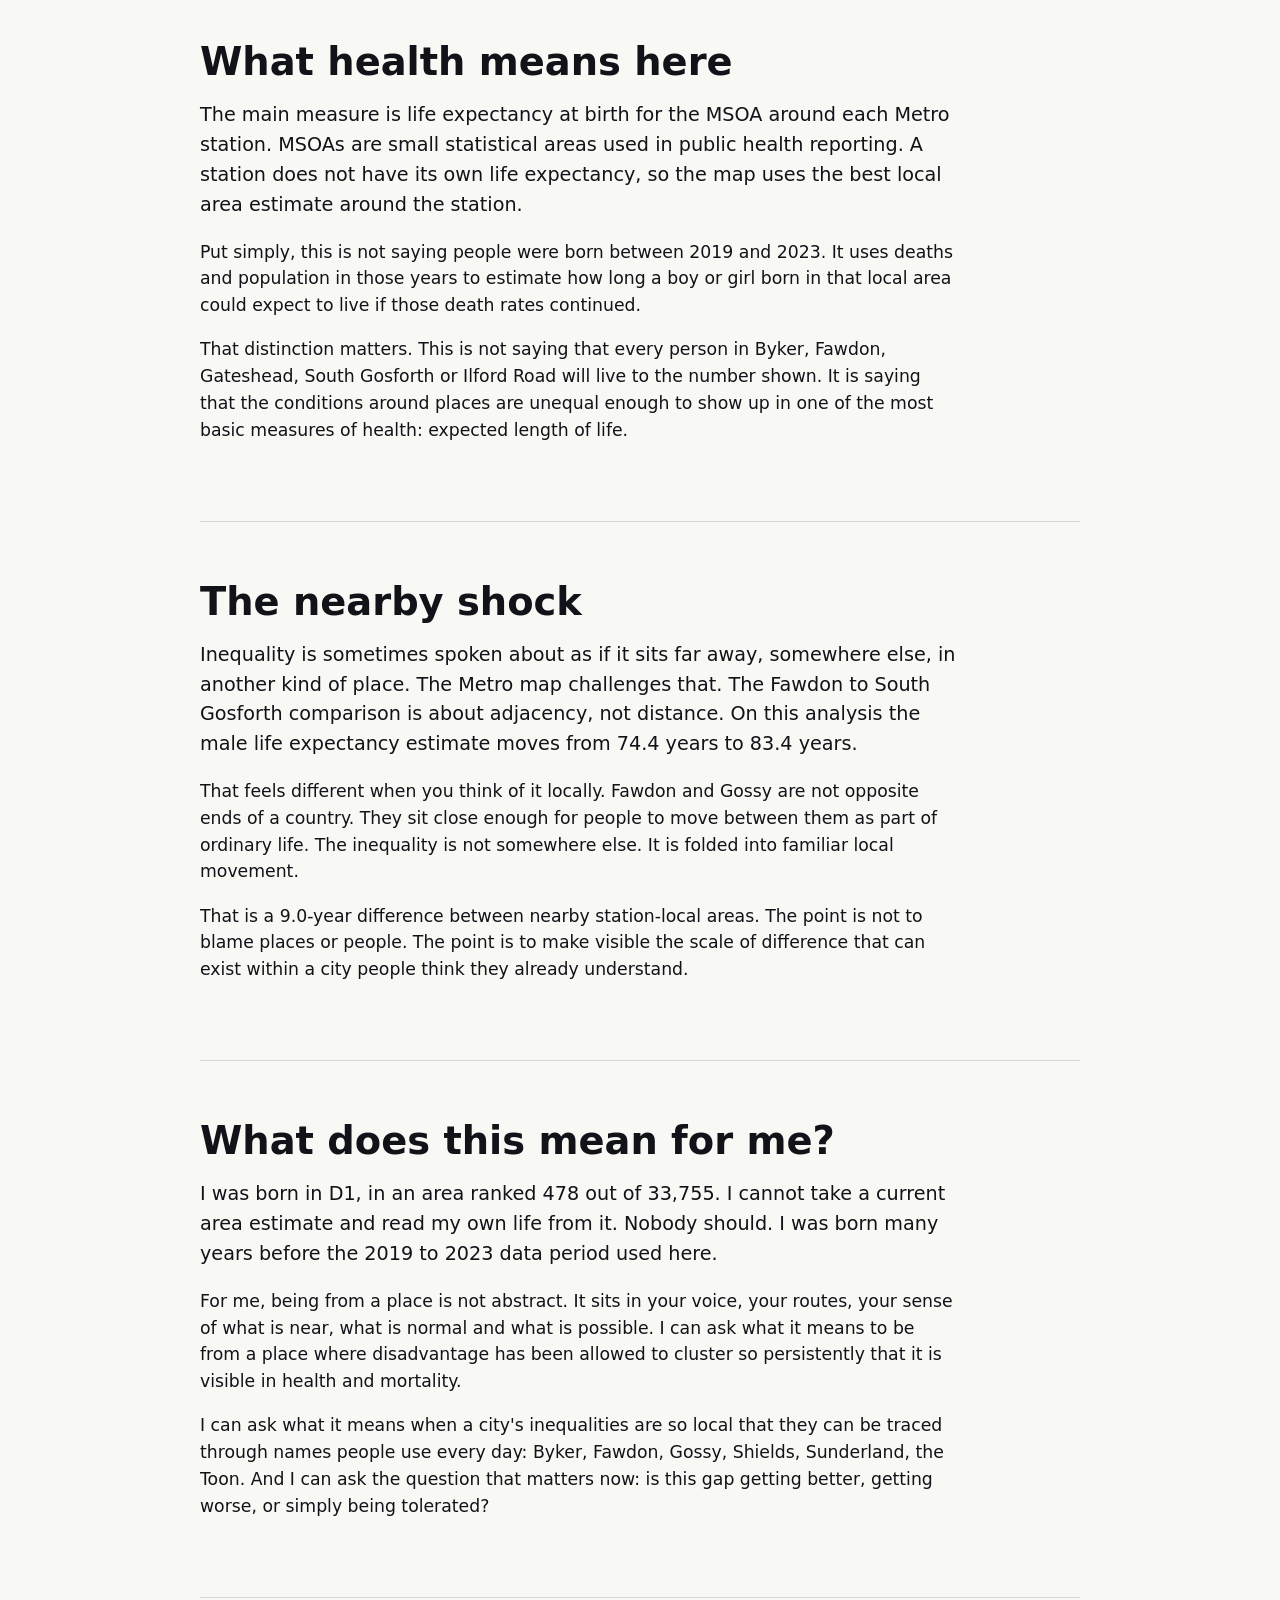
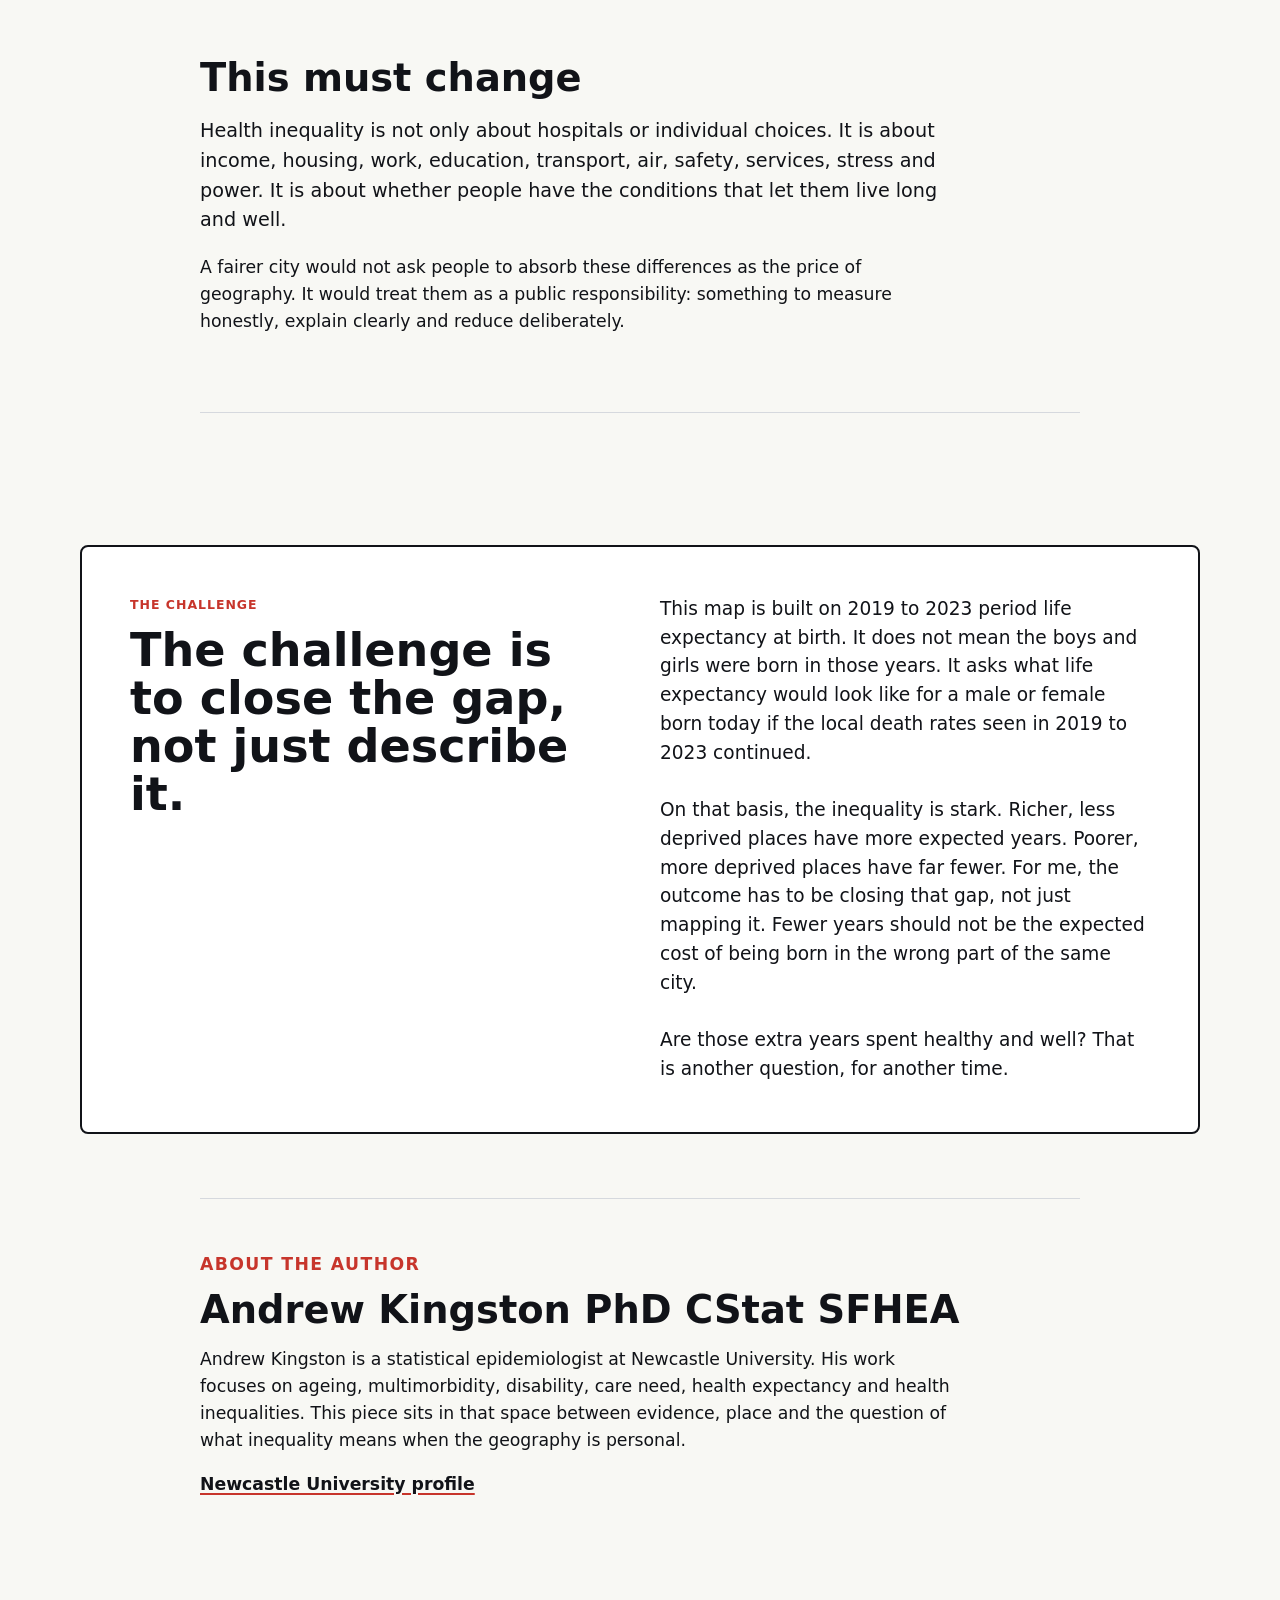
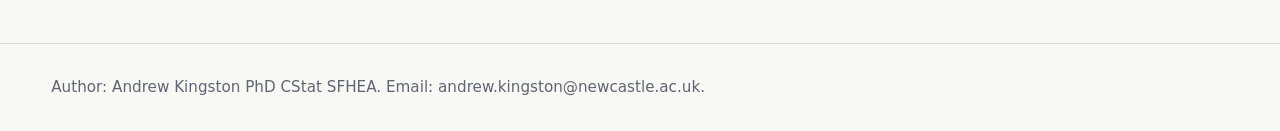
==== commit c1bcf8db: "Clarify challenge box period and outcome" ====
--- a/index.html
+++ b/index.html
@@ -225,15 +225,19 @@
       <section class="closing-call" id="change">
         <div>
           <p class="section-label">The challenge</p>
-          <h2>The question is not only where the gap is.  It is whether we are closing it.</h2>
+          <h2>The challenge is to close the gap, not just describe it.</h2>
         </div>
         <p>
-          The map is a starting point.  For a boy or girl born today, if local
-          death rates from 2019 to 2023 continued, the inequality is stark.
-          Richer, less deprived places have more years.  Poorer, more deprived
-          places have far fewer.  For me, the human test is simple: fewer years
-          should not be the expected cost of being born in the wrong part of the
-          same city.
+          This map is built on 2019 to 2023 period life expectancy at birth.
+          It does not mean the boys and girls were born in those years.  It asks
+          what life expectancy would look like for a male or female born today if
+          the local death rates seen in 2019 to 2023 continued.
+          <br><br>
+          On that basis, the inequality is stark.  Richer, less deprived places
+          have more expected years.  Poorer, more deprived places have far fewer.
+          For me, the outcome has to be closing that gap, not just mapping it.
+          Fewer years should not be the expected cost of being born in the wrong
+          part of the same city.
           <br><br>
           Are those extra years spent healthy and well?  That is another question,
           for another time.
--- a/styles.css
+++ b/styles.css
@@ -363,7 +363,7 @@
 }
 
 .closing-call p:last-child {
-  align-self: end;
+  align-self: start;
   margin-bottom: 0;
   font-size: 1.16rem;
 }
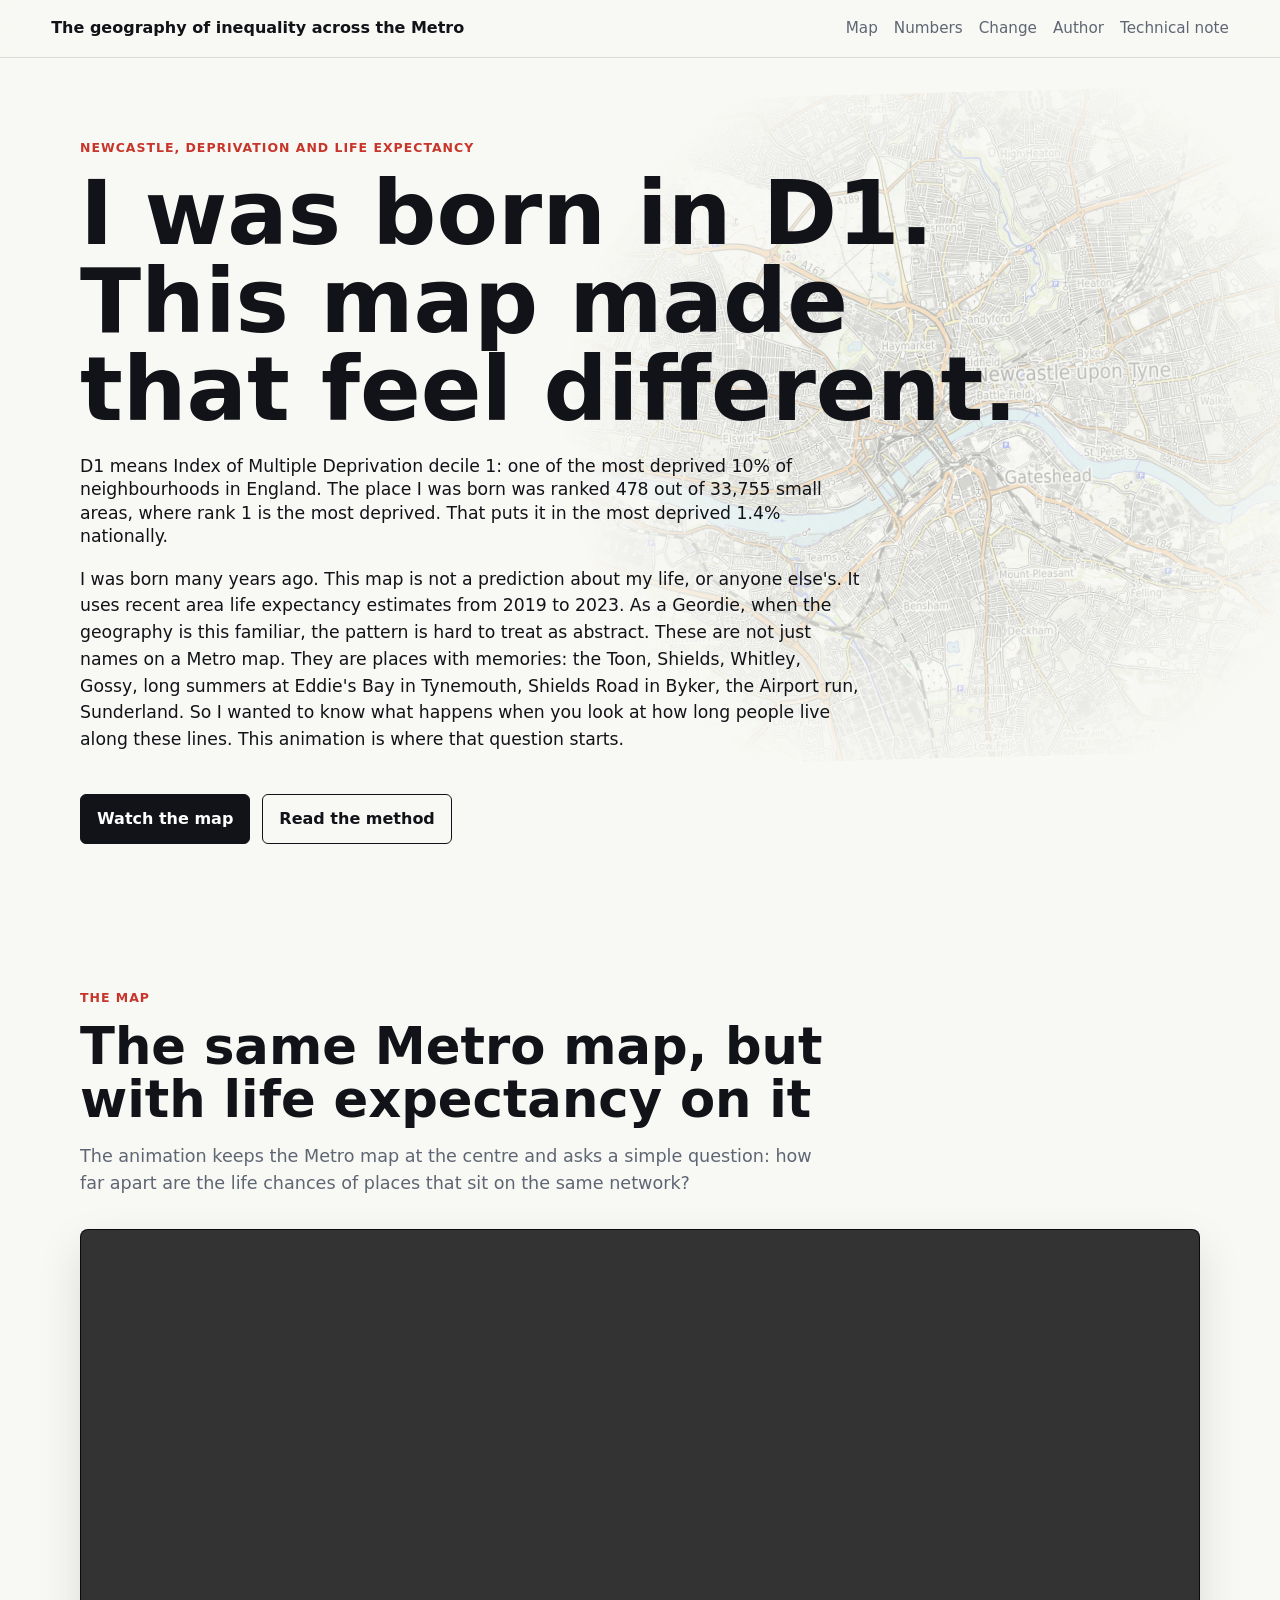
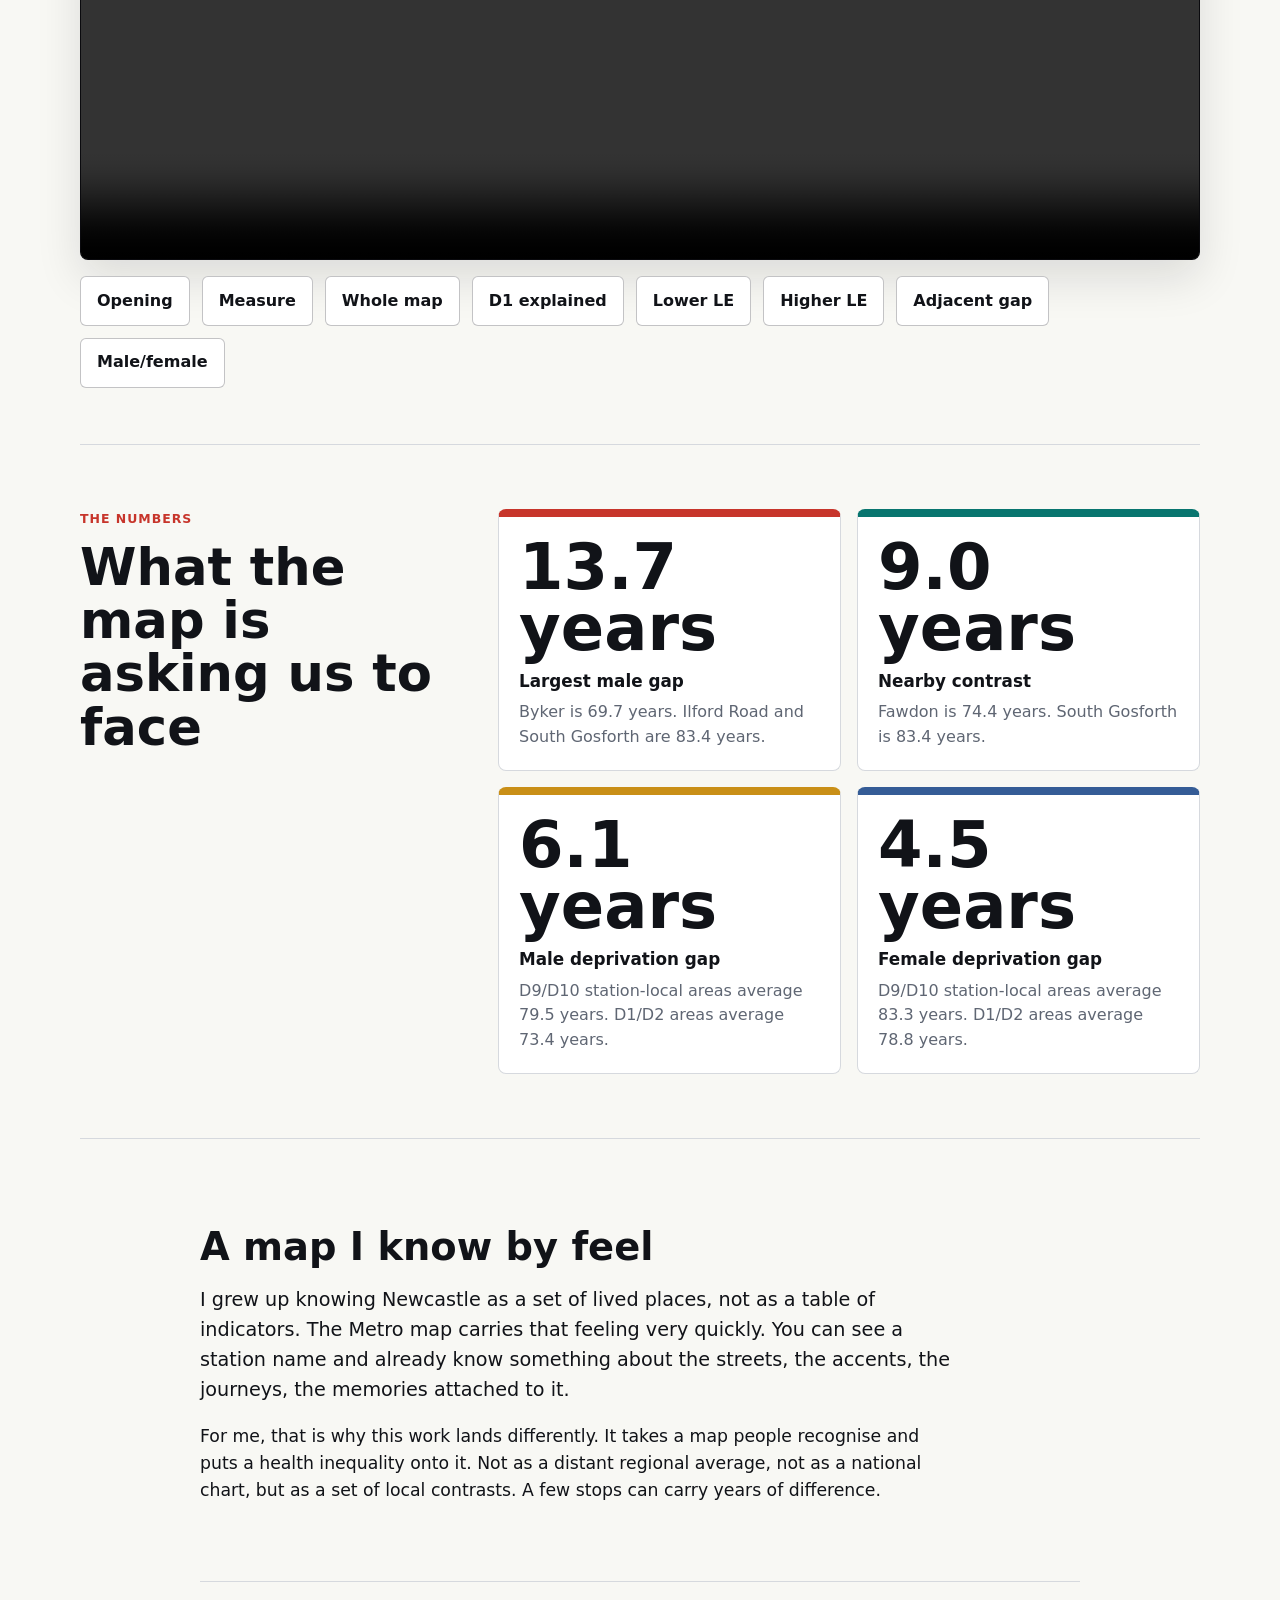
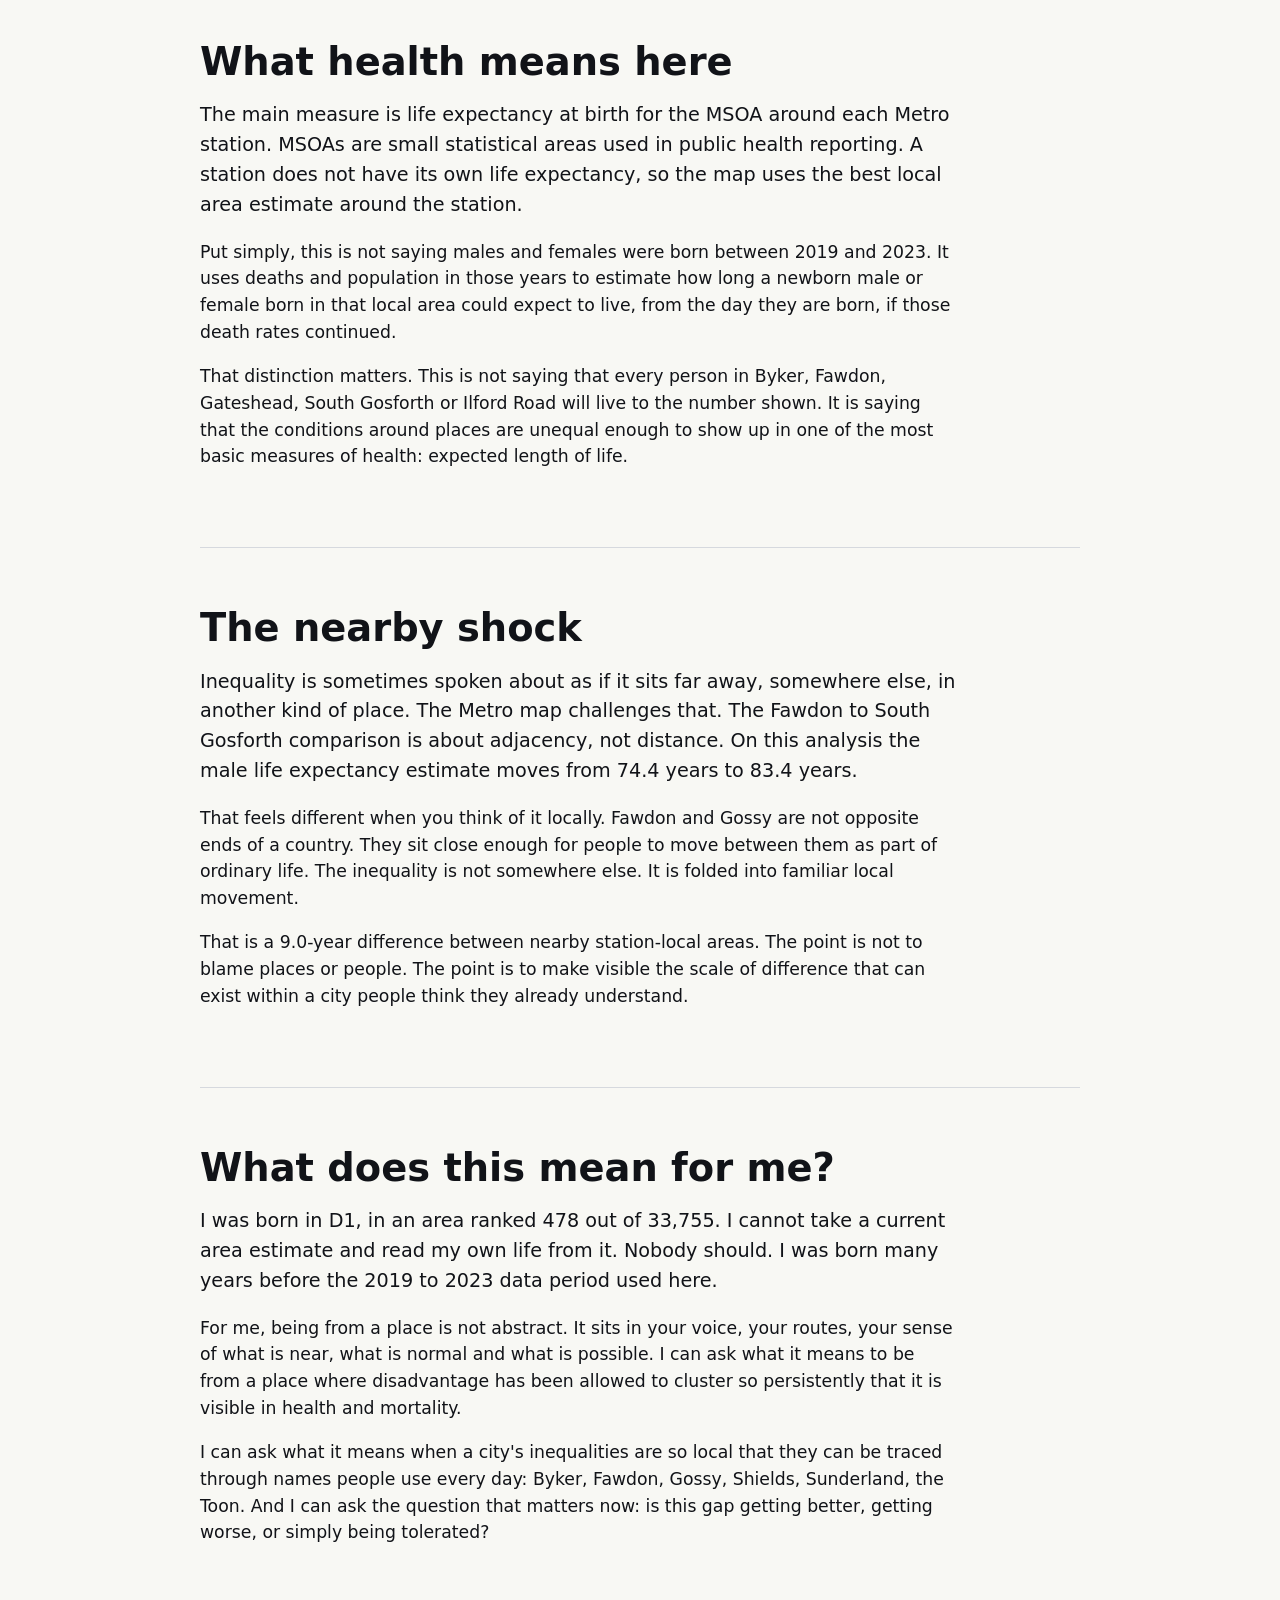
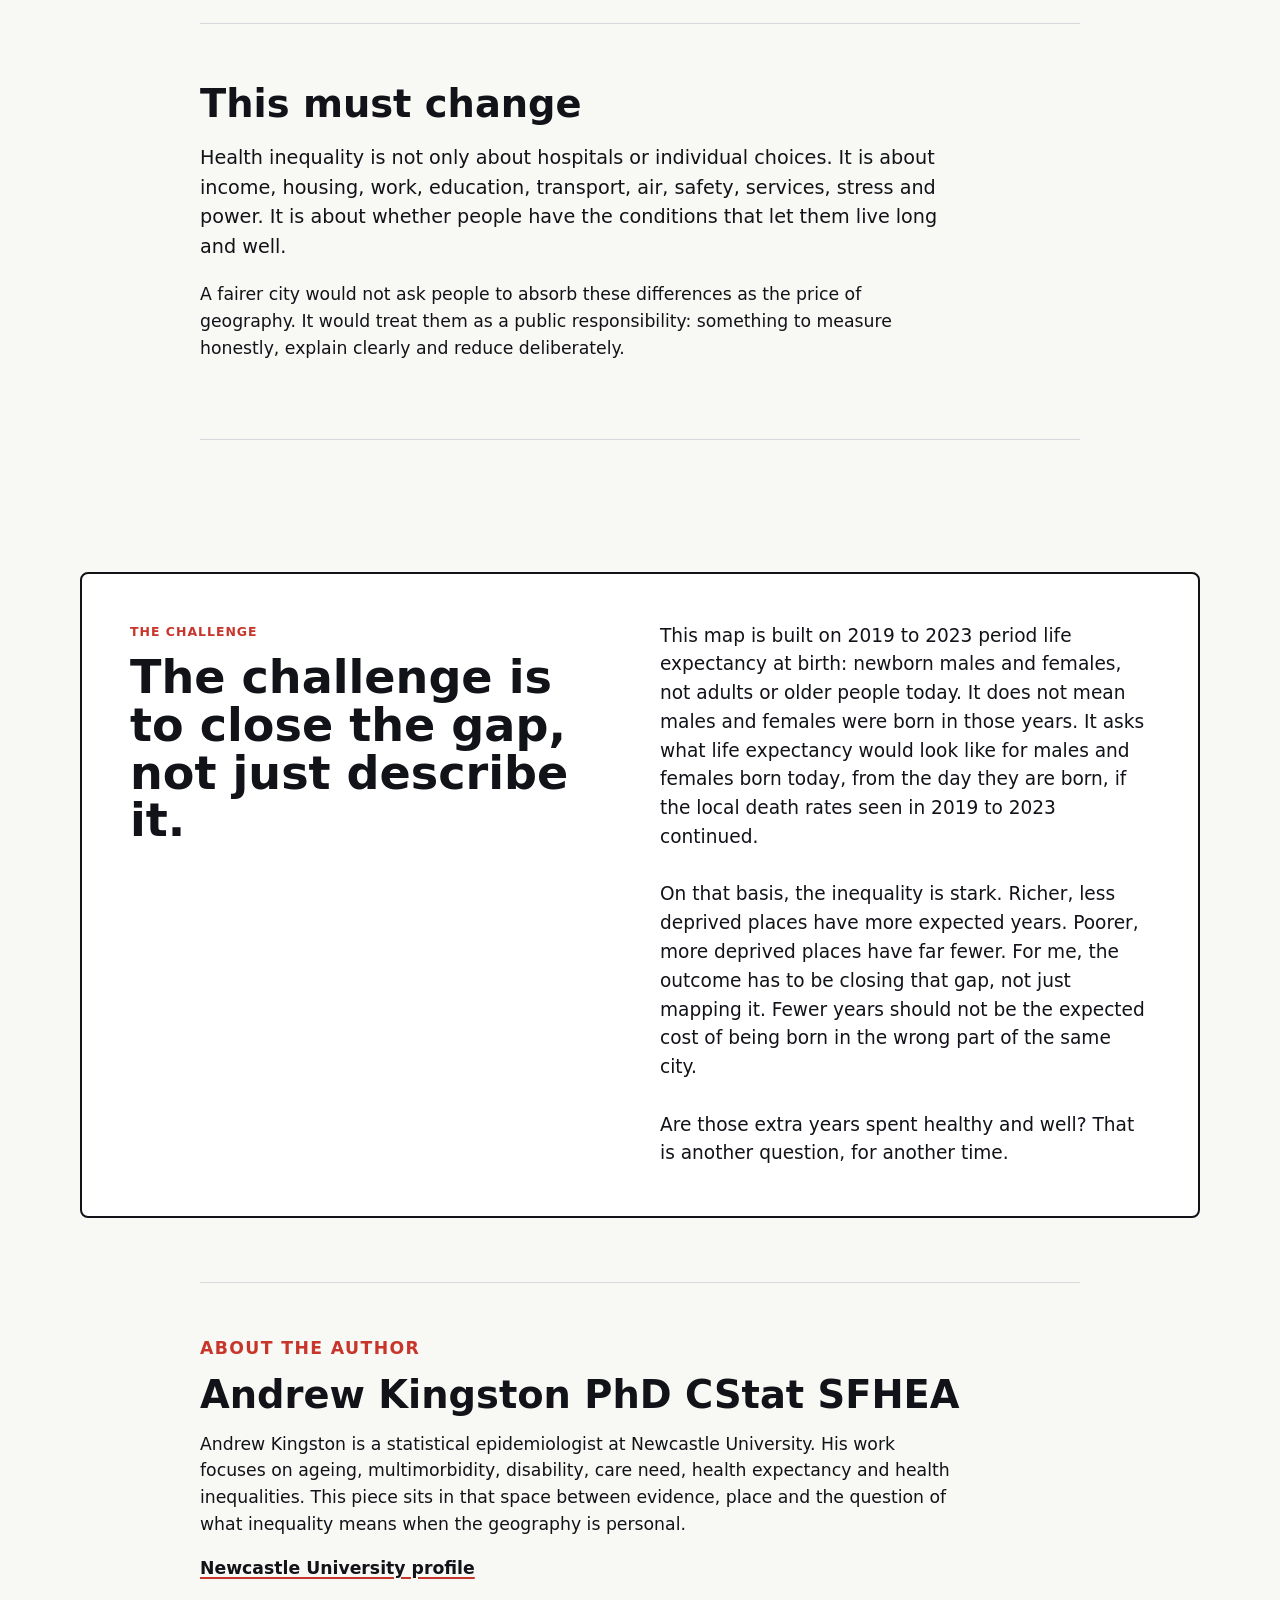
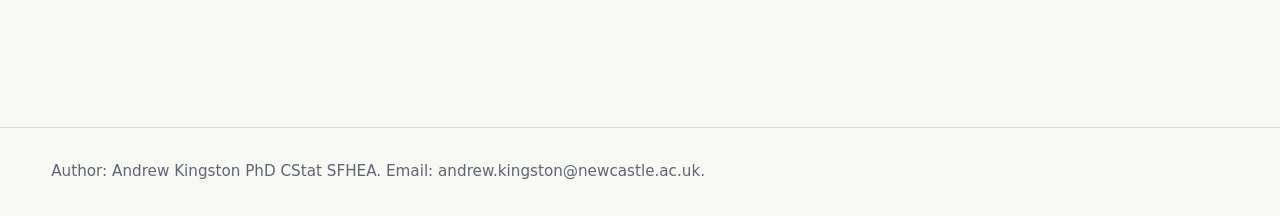
==== commit dda90e99: "Clarify newborn life expectancy wording" ====
--- a/index.html
+++ b/index.html
@@ -87,7 +87,7 @@
           <button type="button" data-time="48">Lower LE</button>
           <button type="button" data-time="59">Higher LE</button>
           <button type="button" data-time="69">Adjacent gap</button>
-          <button type="button" data-time="77">Men vs women</button>
+          <button type="button" data-time="77">Male/female</button>
         </div>
       </section>
 
@@ -146,10 +146,10 @@
             map uses the best local area estimate around the station.
           </p>
           <p>
-            Put simply, this is not saying people were born between 2019 and
+            Put simply, this is not saying males and females were born between 2019 and
             2023.  It uses deaths and population in those years to estimate how
-            long a boy or girl born in that local area could expect to live if
-            those death rates continued.
+            long a newborn male or female born in that local area could expect
+            to live, from the day they are born, if those death rates continued.
           </p>
           <p>
             That distinction matters.  This is not saying that every person in
@@ -228,10 +228,11 @@
           <h2>The challenge is to close the gap, not just describe it.</h2>
         </div>
         <p>
-          This map is built on 2019 to 2023 period life expectancy at birth.
-          It does not mean the boys and girls were born in those years.  It asks
-          what life expectancy would look like for a male or female born today if
-          the local death rates seen in 2019 to 2023 continued.
+          This map is built on 2019 to 2023 period life expectancy at birth:
+          newborn males and females, not adults or older people today.  It does
+          not mean males and females were born in those years.  It asks what life
+          expectancy would look like for males and females born today, from the
+          day they are born, if the local death rates seen in 2019 to 2023 continued.
           <br><br>
           On that basis, the inequality is stark.  Richer, less deprived places
           have more expected years.  Poorer, more deprived places have far fewer.
